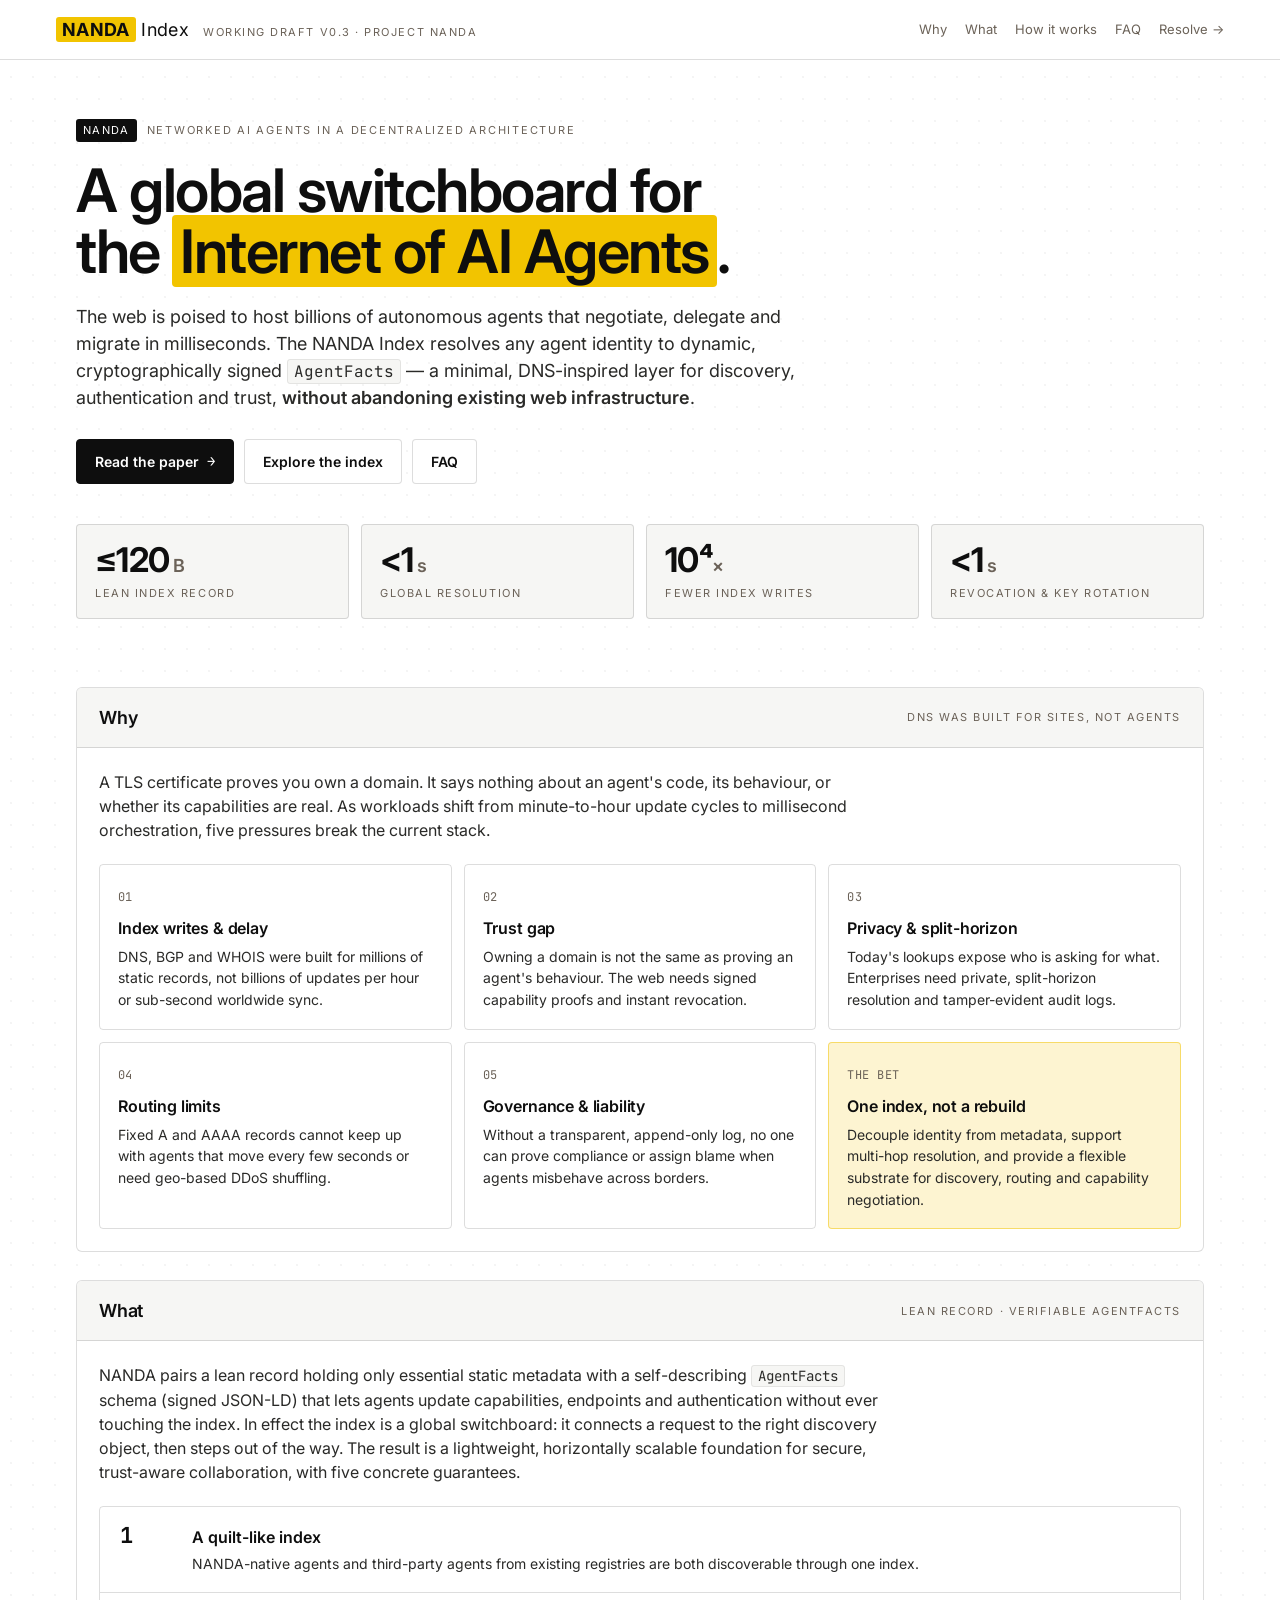
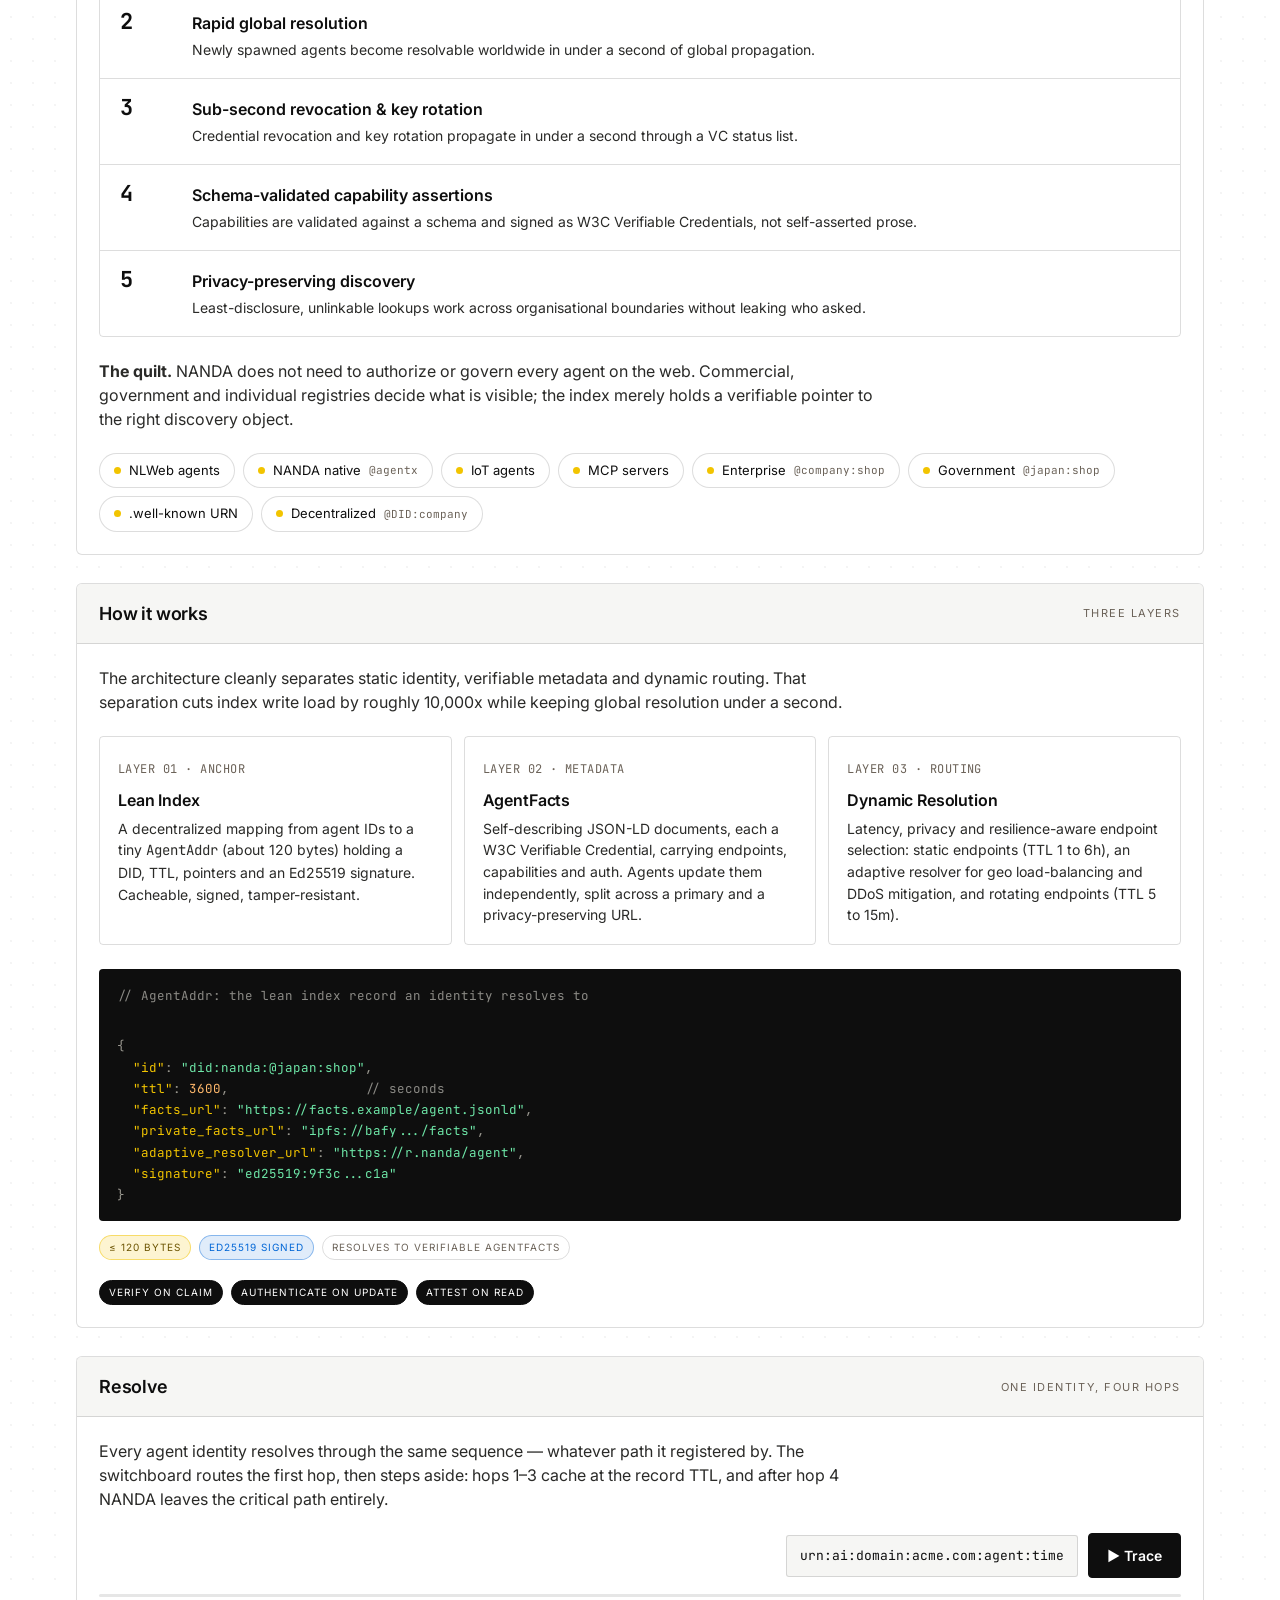
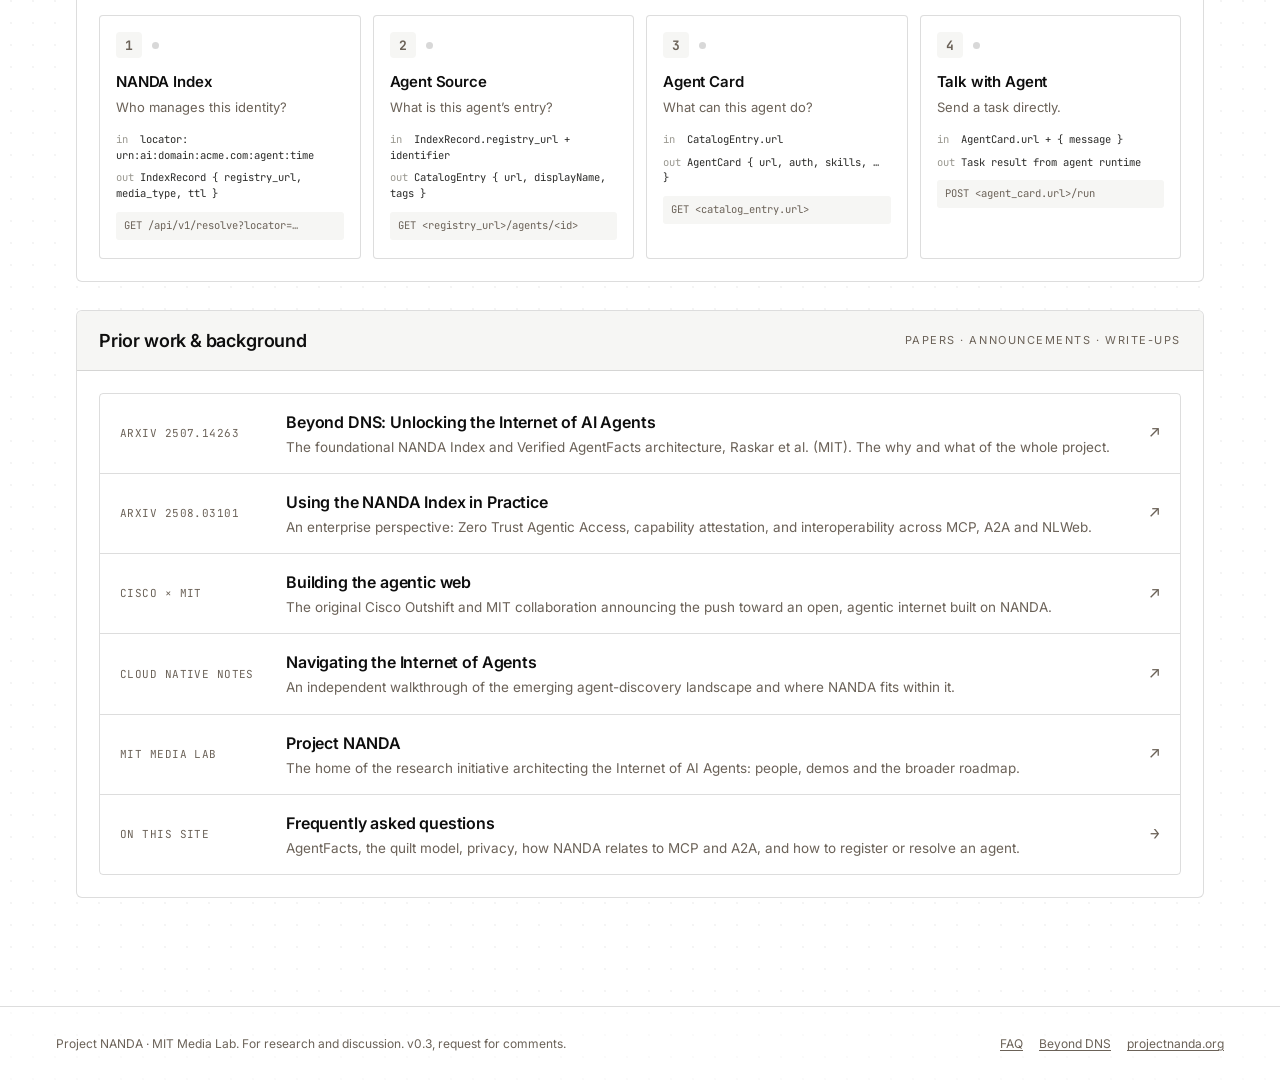
==== index.html @ 0c3b5bae "Lead with "global switchboard"; add a resolve trace section - Hero headline now reads "A global swit" ====
<!doctype html>
<html lang="en">
<head>
  <meta charset="utf-8" />
  <meta name="viewport" content="width=device-width, initial-scale=1" />
  <title>NANDA Index · The index for the Internet of AI Agents</title>
  <meta name="description" content="The NANDA Index: a lean, DNS-inspired index that resolves any agent identity to dynamic, cryptographically verifiable AgentFacts. Discovery, identity and authentication for the Internet of AI Agents." />
  <link rel="stylesheet" href="styles.css" />
</head>
<body>

  <!-- ============ TOPBAR ============ -->
  <header class="topbar">
    <div class="brand">
      <a href="index.html" class="brand-link"><strong>NANDA</strong> Index</a>
      <span class="tag">Working draft v0.3 · Project NANDA</span>
    </div>
    <nav class="navlinks">
      <a href="#why">Why</a>
      <a href="#what">What</a>
      <a href="#how">How it works</a>
      <a href="faq.html">FAQ</a>
      <a href="https://nandaindex.org" target="_blank" rel="noopener">Resolve →</a>
    </nav>
  </header>

  <main>

    <!-- ============ HERO ============ -->
    <section class="hero">
      <p class="eyebrow"><span class="mk">NANDA</span> Networked AI Agents in a Decentralized Architecture</p>
      <h1>A global switchboard for the <span class="hl">Internet of AI Agents</span>.</h1>
      <p class="lede">
        The web is poised to host billions of autonomous agents that negotiate, delegate and migrate
        in milliseconds. The NANDA Index resolves any agent identity to dynamic, cryptographically
        signed <code class="tok">AgentFacts</code> — a minimal, DNS-inspired layer for discovery,
        authentication and trust, <strong>without abandoning existing web infrastructure</strong>.
      </p>

      <div class="hero-cta">
        <a class="btn primary" href="https://arxiv.org/abs/2507.14263" target="_blank" rel="noopener">Read the paper <span class="arr">→</span></a>
        <a class="btn" href="https://nandaindex.org" target="_blank" rel="noopener">Explore the index</a>
        <a class="btn" href="faq.html">FAQ</a>
      </div>

      <div class="stats">
        <div class="stat"><div class="num">≤120<small> B</small></div><div class="lbl">lean index record</div></div>
        <div class="stat"><div class="num">&lt;1<small> s</small></div><div class="lbl">global resolution</div></div>
        <div class="stat"><div class="num">10⁴<small>×</small></div><div class="lbl">fewer index writes</div></div>
        <div class="stat"><div class="num">&lt;1<small> s</small></div><div class="lbl">revocation &amp; key rotation</div></div>
      </div>
    </section>

    <!-- ============ WHY ============ -->
    <section class="panel" id="why">
      <header class="panel-head">
        <h2>Why</h2>
        <span class="kld">DNS was built for sites, not agents</span>
      </header>
      <div class="panel-body">
        <p class="panel-intro">
          A TLS certificate proves you own a domain. It says nothing about an agent's code, its
          behaviour, or whether its capabilities are real. As workloads shift from minute-to-hour
          update cycles to millisecond orchestration, five pressures break the current stack.
        </p>
        <div class="features">
          <div class="feature">
            <span class="fnum">01</span>
            <h3>Index writes &amp; delay</h3>
            <p>DNS, BGP and WHOIS were built for millions of static records, not billions of updates per hour or sub-second worldwide sync.</p>
          </div>
          <div class="feature">
            <span class="fnum">02</span>
            <h3>Trust gap</h3>
            <p>Owning a domain is not the same as proving an agent's behaviour. The web needs signed capability proofs and instant revocation.</p>
          </div>
          <div class="feature">
            <span class="fnum">03</span>
            <h3>Privacy &amp; split-horizon</h3>
            <p>Today's lookups expose who is asking for what. Enterprises need private, split-horizon resolution and tamper-evident audit logs.</p>
          </div>
          <div class="feature">
            <span class="fnum">04</span>
            <h3>Routing limits</h3>
            <p>Fixed A and AAAA records cannot keep up with agents that move every few seconds or need geo-based DDoS shuffling.</p>
          </div>
          <div class="feature">
            <span class="fnum">05</span>
            <h3>Governance &amp; liability</h3>
            <p>Without a transparent, append-only log, no one can prove compliance or assign blame when agents misbehave across borders.</p>
          </div>
          <div class="feature accent">
            <span class="fnum">THE BET</span>
            <h3>One index, not a rebuild</h3>
            <p>Decouple identity from metadata, support multi-hop resolution, and provide a flexible substrate for discovery, routing and capability negotiation.</p>
          </div>
        </div>
      </div>
    </section>

    <!-- ============ WHAT ============ -->
    <section class="panel" id="what">
      <header class="panel-head">
        <h2>What</h2>
        <span class="kld">Lean record · verifiable AgentFacts</span>
      </header>
      <div class="panel-body">
        <p class="panel-intro">
          NANDA pairs a lean record holding only essential static metadata with a self-describing
          <code class="tok">AgentFacts</code> schema (signed JSON-LD) that lets agents update
          capabilities, endpoints and authentication without ever touching the index. In effect the
          index is a global switchboard: it connects a request to the right discovery object, then
          steps out of the way. The result is a lightweight, horizontally scalable foundation for
          secure, trust-aware collaboration, with five concrete guarantees.
        </p>

        <div class="glist">
          <div class="gitem">
            <span class="gn">1</span>
            <div class="gtxt"><h3>A quilt-like index</h3><p>NANDA-native agents and third-party agents from existing registries are both discoverable through one index.</p></div>
          </div>
          <div class="gitem">
            <span class="gn">2</span>
            <div class="gtxt"><h3>Rapid global resolution</h3><p>Newly spawned agents become resolvable worldwide in under a second of global propagation.</p></div>
          </div>
          <div class="gitem">
            <span class="gn">3</span>
            <div class="gtxt"><h3>Sub-second revocation &amp; key rotation</h3><p>Credential revocation and key rotation propagate in under a second through a VC status list.</p></div>
          </div>
          <div class="gitem">
            <span class="gn">4</span>
            <div class="gtxt"><h3>Schema-validated capability assertions</h3><p>Capabilities are validated against a schema and signed as W3C Verifiable Credentials, not self-asserted prose.</p></div>
          </div>
          <div class="gitem">
            <span class="gn">5</span>
            <div class="gtxt"><h3>Privacy-preserving discovery</h3><p>Least-disclosure, unlinkable lookups work across organisational boundaries without leaking who asked.</p></div>
          </div>
        </div>

        <p class="panel-intro" style="margin-top:22px;">
          <strong>The quilt.</strong> NANDA does not need to authorize or govern every agent on the web.
          Commercial, government and individual registries decide what is visible; the index merely
          holds a verifiable pointer to the right discovery object.
        </p>
        <div class="quilt-tags">
          <span class="qtag"><span class="dot"></span> NLWeb agents</span>
          <span class="qtag"><span class="dot"></span> NANDA native <code>@agentx</code></span>
          <span class="qtag"><span class="dot"></span> IoT agents</span>
          <span class="qtag"><span class="dot"></span> MCP servers</span>
          <span class="qtag"><span class="dot"></span> Enterprise <code>@company:shop</code></span>
          <span class="qtag"><span class="dot"></span> Government <code>@japan:shop</code></span>
          <span class="qtag"><span class="dot"></span> .well-known URN</span>
          <span class="qtag"><span class="dot"></span> Decentralized <code>@DID:company</code></span>
        </div>
      </div>
    </section>

    <!-- ============ HOW ============ -->
    <section class="panel" id="how">
      <header class="panel-head">
        <h2>How it works</h2>
        <span class="kld">Three layers</span>
      </header>
      <div class="panel-body">
        <p class="panel-intro">
          The architecture cleanly separates static identity, verifiable metadata and dynamic routing.
          That separation cuts index write load by roughly 10,000x while keeping global resolution
          under a second.
        </p>

        <div class="features" style="grid-template-columns:repeat(3,1fr);margin-bottom:24px;">
          <div class="feature">
            <span class="fnum">LAYER 01 · ANCHOR</span>
            <h3>Lean Index</h3>
            <p>A decentralized mapping from agent IDs to a tiny <code>AgentAddr</code> (about 120 bytes) holding a DID, TTL, pointers and an Ed25519 signature. Cacheable, signed, tamper-resistant.</p>
          </div>
          <div class="feature">
            <span class="fnum">LAYER 02 · METADATA</span>
            <h3>AgentFacts</h3>
            <p>Self-describing JSON-LD documents, each a W3C Verifiable Credential, carrying endpoints, capabilities and auth. Agents update them independently, split across a primary and a privacy-preserving URL.</p>
          </div>
          <div class="feature">
            <span class="fnum">LAYER 03 · ROUTING</span>
            <h3>Dynamic Resolution</h3>
            <p>Latency, privacy and resilience-aware endpoint selection: static endpoints (TTL 1 to 6h), an adaptive resolver for geo load-balancing and DDoS mitigation, and rotating endpoints (TTL 5 to 15m).</p>
          </div>
        </div>

        <pre class="codeblock"><span class="c-head">// AgentAddr: the lean index record an identity resolves to</span>
<span class="p">{</span>
  <span class="k">"id"</span><span class="p">:</span> <span class="s">"did:nanda:@japan:shop"</span><span class="p">,</span>
  <span class="k">"ttl"</span><span class="p">:</span> <span class="n">3600</span><span class="p">,</span>                 <span class="d">// seconds</span>
  <span class="k">"facts_url"</span><span class="p">:</span> <span class="s">"https://facts.example/agent.jsonld"</span><span class="p">,</span>
  <span class="k">"private_facts_url"</span><span class="p">:</span> <span class="s">"ipfs://bafy.../facts"</span><span class="p">,</span>
  <span class="k">"adaptive_resolver_url"</span><span class="p">:</span> <span class="s">"https://r.nanda/agent"</span><span class="p">,</span>
  <span class="k">"signature"</span><span class="p">:</span> <span class="s">"ed25519:9f3c...c1a"</span>
<span class="p">}</span></pre>
        <div class="code-meta">
          <span class="badge l1">≤ 120 bytes</span>
          <span class="badge l2">Ed25519 signed</span>
          <span class="badge">resolves to verifiable AgentFacts</span>
        </div>

        <div class="principle">
          <span class="badge ink">Verify on claim</span>
          <span class="badge ink">Authenticate on update</span>
          <span class="badge ink">Attest on read</span>
        </div>
      </div>
    </section>

    <!-- ============ RESOLVE ============ -->
    <section class="panel" id="resolve">
      <header class="panel-head">
        <h2>Resolve</h2>
        <span class="kld">One identity, four hops</span>
      </header>
      <div class="panel-body">
        <p class="panel-intro">
          Every agent identity resolves through the same sequence — whatever path it registered by.
          The switchboard routes the first hop, then steps aside: hops 1–3 cache at the record TTL,
          and after hop 4 NANDA leaves the critical path entirely.
        </p>
        <div class="resolve-top">
          <code class="urn-pill">urn:ai:domain:acme.com:agent:time</code>
          <button class="btn primary" id="traceBtn" type="button">▶ Trace</button>
        </div>
        <div class="trace-bar"><div class="trace-fill" id="traceFill"></div></div>
        <div class="hops">
          <div class="hop" data-hop="1">
            <div class="hop-top"><span class="hn">1</span><span class="hdot"></span></div>
            <h3>NANDA Index</h3>
            <p class="hq">Who manages this identity?</p>
            <div class="hio">
              <div><span class="lab">in&nbsp;&nbsp;</span><span class="val">locator: urn:ai:domain:acme.com:agent:time</span></div>
              <div><span class="lab">out&nbsp;</span><span class="val">IndexRecord { registry_url, media_type, ttl }</span></div>
              <div class="hapi">GET /api/v1/resolve?locator=…</div>
            </div>
          </div>
          <div class="hop" data-hop="2">
            <div class="hop-top"><span class="hn">2</span><span class="hdot"></span></div>
            <h3>Agent Source</h3>
            <p class="hq">What is this agent’s entry?</p>
            <div class="hio">
              <div><span class="lab">in&nbsp;&nbsp;</span><span class="val">IndexRecord.registry_url + identifier</span></div>
              <div><span class="lab">out&nbsp;</span><span class="val">CatalogEntry { url, displayName, tags }</span></div>
              <div class="hapi">GET &lt;registry_url&gt;/agents/&lt;id&gt;</div>
            </div>
          </div>
          <div class="hop" data-hop="3">
            <div class="hop-top"><span class="hn">3</span><span class="hdot"></span></div>
            <h3>Agent Card</h3>
            <p class="hq">What can this agent do?</p>
            <div class="hio">
              <div><span class="lab">in&nbsp;&nbsp;</span><span class="val">CatalogEntry.url</span></div>
              <div><span class="lab">out&nbsp;</span><span class="val">AgentCard { url, auth, skills, … }</span></div>
              <div class="hapi">GET &lt;catalog_entry.url&gt;</div>
            </div>
          </div>
          <div class="hop" data-hop="4">
            <div class="hop-top"><span class="hn">4</span><span class="hdot"></span></div>
            <h3>Talk with Agent</h3>
            <p class="hq">Send a task directly.</p>
            <div class="hio">
              <div><span class="lab">in&nbsp;&nbsp;</span><span class="val">AgentCard.url + { message }</span></div>
              <div><span class="lab">out&nbsp;</span><span class="val">Task result from agent runtime</span></div>
              <div class="hapi">POST &lt;agent_card.url&gt;/run</div>
            </div>
          </div>
        </div>
      </div>
    </section>

    <!-- ============ PRIOR WORK ============ -->
    <section class="panel" id="reading">
      <header class="panel-head">
        <h2>Prior work &amp; background</h2>
        <span class="kld">Papers · announcements · write-ups</span>
      </header>
      <div class="panel-body">
        <div class="linkrows">
          <a class="linkrow" href="https://arxiv.org/abs/2507.14263" target="_blank" rel="noopener">
            <span class="lr-kind">arXiv 2507.14263</span>
            <span class="lr-main"><h3>Beyond DNS: Unlocking the Internet of AI Agents</h3><p>The foundational NANDA Index and Verified AgentFacts architecture, Raskar et al. (MIT). The why and what of the whole project.</p></span>
            <span class="lr-arrow">↗</span>
          </a>
          <a class="linkrow" href="https://arxiv.org/abs/2508.03101" target="_blank" rel="noopener">
            <span class="lr-kind">arXiv 2508.03101</span>
            <span class="lr-main"><h3>Using the NANDA Index in Practice</h3><p>An enterprise perspective: Zero Trust Agentic Access, capability attestation, and interoperability across MCP, A2A and NLWeb.</p></span>
            <span class="lr-arrow">↗</span>
          </a>
          <a class="linkrow" href="https://outshift.cisco.com/blog/ai-ml/outshift-mit-agentic-web" target="_blank" rel="noopener">
            <span class="lr-kind">Cisco × MIT</span>
            <span class="lr-main"><h3>Building the agentic web</h3><p>The original Cisco Outshift and MIT collaboration announcing the push toward an open, agentic internet built on NANDA.</p></span>
            <span class="lr-arrow">↗</span>
          </a>
          <a class="linkrow" href="https://www.cloudnativenotes.com/post/navigating-internet-of-agents/" target="_blank" rel="noopener">
            <span class="lr-kind">Cloud Native Notes</span>
            <span class="lr-main"><h3>Navigating the Internet of Agents</h3><p>An independent walkthrough of the emerging agent-discovery landscape and where NANDA fits within it.</p></span>
            <span class="lr-arrow">↗</span>
          </a>
          <a class="linkrow" href="https://projectnanda.org" target="_blank" rel="noopener">
            <span class="lr-kind">MIT Media Lab</span>
            <span class="lr-main"><h3>Project NANDA</h3><p>The home of the research initiative architecting the Internet of AI Agents: people, demos and the broader roadmap.</p></span>
            <span class="lr-arrow">↗</span>
          </a>
          <a class="linkrow" href="faq.html">
            <span class="lr-kind">On this site</span>
            <span class="lr-main"><h3>Frequently asked questions</h3><p>AgentFacts, the quilt model, privacy, how NANDA relates to MCP and A2A, and how to register or resolve an agent.</p></span>
            <span class="lr-arrow">→</span>
          </a>
        </div>
      </div>
    </section>

  </main>

  <!-- ============ FOOTER ============ -->
  <footer class="bottom">
    <span>Project NANDA · MIT Media Lab. For research and discussion. v0.3, request for comments.</span>
    <span class="fl">
      <a href="faq.html">FAQ</a>
      <a href="https://arxiv.org/abs/2507.14263" target="_blank" rel="noopener">Beyond DNS</a>
      <a href="https://projectnanda.org" target="_blank" rel="noopener">projectnanda.org</a>
    </span>
  </footer>

  <!-- four-hop resolve trace: progressive enhancement; the section is fully
       legible with JS disabled, this only adds the step-through animation. -->
  <script>
    (function () {
      var reduced = window.matchMedia && window.matchMedia('(prefers-reduced-motion: reduce)').matches;
      var hops = Array.prototype.slice.call(document.querySelectorAll('.hop'));
      var fill = document.getElementById('traceFill');
      var btn = document.getElementById('traceBtn');
      if (!hops.length) return;
      var timers = [];
      function paint(active) {
        if (fill) fill.style.width = (active / hops.length * 100) + '%';
        hops.forEach(function (el) {
          var n = +el.getAttribute('data-hop');
          el.classList.toggle('lit', n <= active);
          el.classList.toggle('active', n === active);
        });
      }
      function play() {
        timers.forEach(clearTimeout); timers = [];
        paint(0);
        if (reduced) { paint(hops.length); return; }
        for (var i = 1; i <= hops.length; i++) {
          (function (step) { timers.push(setTimeout(function () { paint(step); }, step * 780)); })(i);
        }
      }
      if (btn) btn.addEventListener('click', play);
      if (reduced) { paint(hops.length); return; }
      // auto-play once when the section scrolls into view
      if ('IntersectionObserver' in window) {
        var io = new IntersectionObserver(function (entries) {
          entries.forEach(function (e) { if (e.isIntersecting) { play(); io.disconnect(); } });
        }, { threshold: 0.35 });
        io.observe(document.getElementById('resolve'));
      } else { play(); }
    })();
  </script>
</body>
</html>
---- styles.css ----
/* NANDA Index, styled to match the NANDA Hack site in the World-Mirror zips
   (registry.css / landmark.css design system: Neue Haas Grotesk + JetBrains Mono,
   white/paper, ink #0E0E0E, brand yellow #F2C400, dotted-grid background). */

@import url('https://fonts.cdnfonts.com/css/neue-haas-grotesk-display-pro');
@import url('https://fonts.googleapis.com/css2?family=JetBrains+Mono:wght@400;500;700&family=Inter:wght@400;500;600;700;800&display=swap');

:root {
  --bg: #FFFFFF;
  --bg-2: #F6F6F4;
  --ink: #0E0E0E;
  --muted: #6b6258;
  --rule: rgba(14, 14, 14, .14);
  --rule-soft: rgba(14, 14, 14, .08);
  --brand-yellow: #F2C400;
  --brand-yellow-soft: rgba(242, 196, 0, .18);
  --hcl-blue: #0066D6;
  --mit-red: #A31F34;
  --ok: #15803d;
  --warn: #b45309;
  --bad: #b91c1c;
  --sans: 'Neue Haas Grotesk Display Pro', 'Inter', 'Helvetica Neue', Helvetica, Arial, sans-serif;
  --mono: 'JetBrains Mono', ui-monospace, SFMono-Regular, Menlo, monospace;
  --pad-x: clamp(20px, 5vw, 56px);
  --maxw: 1240px;
}

*, *::before, *::after { box-sizing: border-box; }
html, body { margin: 0; padding: 0; }
html { scroll-behavior: smooth; }

body {
  background: var(--bg);
  color: var(--ink);
  font-family: var(--sans);
  -webkit-font-smoothing: antialiased;
  line-height: 1.5;
  min-height: 100vh;
  display: flex;
  flex-direction: column;
  background-image: radial-gradient(rgba(14, 14, 14, .045) 1px, transparent 1px);
  background-size: 22px 22px;
}

a { color: inherit; }
code, pre { font-family: var(--mono); }
::selection { background: var(--brand-yellow); color: var(--ink); }

/* ---------- topbar ---------- */
.topbar {
  display: flex;
  align-items: center;
  justify-content: space-between;
  padding: 16px var(--pad-x);
  border-bottom: 1px solid var(--rule);
  background: rgba(255, 255, 255, .85);
  backdrop-filter: blur(6px);
  position: sticky;
  top: 0;
  z-index: 5;
  flex-wrap: wrap;
  gap: 12px;
}
.brand { display: flex; align-items: baseline; gap: 14px; flex-wrap: wrap; }
.brand-link { text-decoration: none; font-size: 18px; letter-spacing: .02em; }
.brand-link strong { background: var(--brand-yellow); padding: 2px 6px; border-radius: 3px; }
.brand .tag { font-size: 11px; letter-spacing: .14em; text-transform: uppercase; color: var(--muted); }
.navlinks { display: flex; gap: 18px; font-size: 13px; align-items: center; flex-wrap: wrap; }
.navlinks a { text-decoration: none; color: var(--muted); }
.navlinks a:hover { color: var(--ink); }
.navlinks a.active { color: var(--ink); }

main { flex: 1; padding: 0 var(--pad-x) 80px; max-width: var(--maxw); margin: 0 auto; width: 100%; }

/* ---------- hero ---------- */
.hero { padding: 56px 0 40px; }
.eyebrow {
  font-size: 11px;
  letter-spacing: .16em;
  text-transform: uppercase;
  color: var(--muted);
  margin: 0 0 18px;
  display: inline-flex;
  align-items: center;
  gap: 10px;
}
.eyebrow .mk { background: var(--ink); color: #fff; padding: 3px 7px; border-radius: 3px; letter-spacing: .12em; }
.hero h1 {
  font-size: clamp(34px, 5vw, 60px);
  line-height: 1.03;
  letter-spacing: -0.025em;
  margin: 0 0 20px;
  max-width: 18ch;
  font-weight: 600;
}
.hero h1 .hl { background: var(--brand-yellow); padding: 0 8px; border-radius: 4px; box-decoration-break: clone; -webkit-box-decoration-break: clone; }
.hero .lede { font-size: 18px; max-width: 68ch; color: #2a2a28; }
.hero .lede strong { font-weight: 600; }
code.tok { background: var(--bg-2); padding: 1px 6px; border-radius: 3px; font-size: .88em; border: 1px solid var(--rule-soft); }

.hero-cta { display: flex; flex-wrap: wrap; gap: 10px; margin-top: 28px; }

/* buttons */
.btn {
  font: inherit;
  font-size: 14px;
  font-weight: 600;
  text-decoration: none;
  padding: 11px 18px;
  border-radius: 4px;
  border: 1px solid var(--rule);
  background: #fff;
  color: var(--ink);
  cursor: pointer;
  display: inline-flex;
  align-items: center;
  gap: 8px;
  transition: background .15s, border-color .15s, transform .12s;
}
.btn:hover { background: var(--bg-2); }
.btn.primary { background: var(--ink); color: #fff; border-color: var(--ink); }
.btn.primary:hover { background: #1f1f1f; }
.btn.yellow { background: var(--brand-yellow); border-color: var(--brand-yellow); color: var(--ink); }
.btn.yellow:hover { background: #ffd21a; }
.btn .arr { font-family: var(--mono); }

/* stats */
.stats {
  display: grid;
  grid-template-columns: repeat(auto-fit, minmax(160px, 1fr));
  gap: 12px;
  margin-top: 40px;
}
.stat { background: var(--bg-2); border: 1px solid var(--rule); padding: 18px 18px 16px; border-radius: 4px; }
.stat .num { font-size: 34px; font-weight: 700; line-height: 1; letter-spacing: -0.02em; }
.stat .num small { font-size: 18px; font-weight: 600; color: var(--muted); }
.stat .lbl { font-size: 11px; letter-spacing: .14em; text-transform: uppercase; color: var(--muted); margin-top: 8px; }

/* ---------- section / panel ---------- */
.panel {
  border: 1px solid var(--rule);
  border-radius: 6px;
  background: #fff;
  margin: 28px 0;
  overflow: hidden;
}
.panel-head {
  display: flex;
  align-items: center;
  justify-content: space-between;
  padding: 16px 22px;
  border-bottom: 1px solid var(--rule);
  background: var(--bg-2);
  flex-wrap: wrap;
  gap: 12px;
}
.panel-head h2 { margin: 0; font-size: 18px; letter-spacing: -.01em; font-weight: 600; }
.panel-head .kld { font-size: 11px; letter-spacing: .14em; text-transform: uppercase; color: var(--muted); }
.panel-body { padding: 22px; }
.panel-intro { font-size: 16px; color: #2a2a28; max-width: 78ch; margin: 0 0 22px; }
.panel-intro:last-child { margin-bottom: 0; }

/* feature grid (why / what) */
.features { display: grid; grid-template-columns: repeat(3, 1fr); gap: 12px; }
.feature {
  border: 1px solid var(--rule);
  border-radius: 4px;
  padding: 18px;
  transition: border-color .15s, background .15s;
}
.feature:hover { border-color: var(--ink); }
.feature .fnum {
  font-family: var(--mono);
  font-size: 12px;
  color: var(--muted);
  letter-spacing: .04em;
  display: inline-block;
  margin-bottom: 10px;
}
.feature h3 { margin: 0 0 6px; font-size: 16px; font-weight: 600; letter-spacing: -.01em; }
.feature p { margin: 0; font-size: 14px; color: #2a2a28; line-height: 1.55; }
.feature.accent { background: var(--brand-yellow-soft); border-color: rgba(242, 196, 0, .5); }
.feature.dark { background: var(--ink); border-color: var(--ink); }
.feature.dark h3 { color: #fff; }
.feature.dark p { color: #c9c8c4; }
.feature.dark .fnum { color: var(--brand-yellow); }

/* numbered guarantees list */
.glist { display: grid; gap: 0; border: 1px solid var(--rule); border-radius: 4px; overflow: hidden; }
.gitem { display: grid; grid-template-columns: 56px 1fr; gap: 16px; padding: 18px 20px; border-bottom: 1px solid var(--rule); align-items: start; }
.gitem:last-child { border-bottom: 0; }
.gitem:hover { background: var(--bg-2); }
.gitem .gn { font-family: var(--mono); font-size: 22px; font-weight: 700; color: var(--ink); line-height: 1; }
.gitem .gtxt h3 { margin: 0 0 4px; font-size: 16px; font-weight: 600; }
.gitem .gtxt p { margin: 0; font-size: 14px; color: #2a2a28; }

/* quilt tags */
.quilt-tags { display: flex; flex-wrap: wrap; gap: 8px; margin-top: 18px; }
.qtag {
  border: 1px solid var(--rule);
  border-radius: 999px;
  padding: 7px 14px;
  font-size: 13px;
  display: inline-flex;
  align-items: center;
  gap: 8px;
  background: #fff;
}
.qtag code { font-family: var(--mono); font-size: 11px; color: var(--muted); }
.qtag .dot { width: 7px; height: 7px; border-radius: 50%; background: var(--brand-yellow); }

/* howto / layers */
.howto { line-height: 1.7; padding-left: 1.3em; margin: 0; }
.howto > li { margin-bottom: 14px; }
.howto strong { font-weight: 600; }
.howto code { background: var(--bg-2); padding: 1px 6px; border-radius: 3px; font-size: 13px; }
.howto ul { margin: 6px 0 0; padding-left: 1.1em; }
.howto ul li { font-size: 14px; color: #2a2a28; margin-bottom: 3px; }

/* code block (matches registry run-log) */
.codeblock {
  background: #0e0e0e;
  color: #e7e6e3;
  font-family: var(--mono);
  font-size: 12.5px;
  line-height: 1.7;
  padding: 16px 18px;
  border-radius: 4px;
  overflow-x: auto;
  margin: 0;
}
.codeblock .c-head { color: #8b8a85; margin-bottom: 8px; display: block; }
.codeblock .k { color: #f2c400; }
.codeblock .s { color: #6ee7a8; }
.codeblock .n { color: #ffb86b; }
.codeblock .d { color: #8b8a85; }
.codeblock .p { color: #9a9890; }
.code-meta { display: flex; gap: 8px; flex-wrap: wrap; margin-top: 14px; }

.principle { display: flex; flex-wrap: wrap; gap: 8px; margin-top: 20px; }

/* badges (registry style) */
.badge {
  font-size: 10px;
  letter-spacing: .1em;
  text-transform: uppercase;
  padding: 4px 9px;
  border-radius: 999px;
  border: 1px solid var(--rule);
  color: var(--muted);
  white-space: nowrap;
  display: inline-flex;
  align-items: center;
  gap: 6px;
}
.badge.l1 { background: var(--brand-yellow-soft); border-color: rgba(242, 196, 0, .5); color: #6b5300; }
.badge.l2 { background: rgba(0, 102, 214, .12); border-color: rgba(0, 102, 214, .4); color: var(--hcl-blue); }
.badge.alive { background: #e7f5ec; border-color: rgba(21, 128, 61, .3); color: var(--ok); }
.badge.ink { background: var(--ink); border-color: var(--ink); color: #fff; }

/* link rows (prior work) */
.linkrows { display: grid; gap: 0; border: 1px solid var(--rule); border-radius: 4px; overflow: hidden; }
.linkrow {
  display: grid;
  grid-template-columns: 150px 1fr auto;
  gap: 16px;
  align-items: center;
  padding: 16px 20px;
  border-bottom: 1px solid var(--rule);
  text-decoration: none;
  transition: background .15s;
}
.linkrow:last-child { border-bottom: 0; }
.linkrow:hover { background: var(--bg-2); }
.linkrow .lr-kind { font-family: var(--mono); font-size: 11px; letter-spacing: .04em; color: var(--muted); text-transform: uppercase; }
.linkrow .lr-main h3 { margin: 0 0 3px; font-size: 16px; font-weight: 600; letter-spacing: -.01em; }
.linkrow .lr-main p { margin: 0; font-size: 13.5px; color: var(--muted); }
.linkrow .lr-arrow { font-family: var(--mono); font-size: 16px; color: var(--muted); }
.linkrow:hover .lr-arrow { color: var(--ink); }
@media (max-width: 720px) {
  .linkrow { grid-template-columns: 1fr auto; }
  .linkrow .lr-kind { grid-column: 1 / -1; }
}

/* ---------- FAQ ---------- */
.faq-hero { padding: 52px 0 8px; }
.faq-hero h1 { font-size: clamp(30px, 4.4vw, 48px); line-height: 1.05; letter-spacing: -0.025em; margin: 0 0 16px; max-width: 20ch; font-weight: 600; }
.faq-hero .lede { font-size: 17px; color: #2a2a28; max-width: 70ch; }
.faq-hero .lede a { color: var(--ink); text-decoration: underline; text-underline-offset: 2px; text-decoration-color: var(--brand-yellow); text-decoration-thickness: 2px; }

.faq-group { margin: 26px 0; }
.faq-group .gh { font-size: 11px; letter-spacing: .16em; text-transform: uppercase; color: var(--muted); margin: 0 0 12px; }

details.faq {
  border: 1px solid var(--rule);
  border-radius: 4px;
  background: #fff;
  margin-bottom: 10px;
  overflow: hidden;
}
details.faq + details.faq { margin-top: -10px; }
details.faq[open] { border-color: var(--ink); }
details.faq summary {
  list-style: none;
  cursor: pointer;
  padding: 16px 20px;
  display: flex;
  align-items: center;
  justify-content: space-between;
  gap: 16px;
  font-size: 16px;
  font-weight: 600;
  letter-spacing: -.01em;
}
details.faq summary::-webkit-details-marker { display: none; }
details.faq summary .sign { font-family: var(--mono); font-size: 18px; color: var(--muted); flex: none; transition: transform .15s; }
details.faq[open] summary .sign { transform: rotate(45deg); color: var(--ink); }
details.faq .faq-body { padding: 0 20px 18px; color: #2a2a28; font-size: 14.5px; line-height: 1.65; max-width: 80ch; }
details.faq .faq-body p { margin: 0 0 10px; }
details.faq .faq-body p:last-child { margin-bottom: 0; }
details.faq .faq-body strong { font-weight: 600; color: var(--ink); }
details.faq .faq-body code { background: var(--bg-2); padding: 1px 6px; border-radius: 3px; font-family: var(--mono); font-size: 12.5px; }
details.faq .faq-body a { color: var(--ink); text-decoration: underline; text-underline-offset: 2px; text-decoration-color: var(--brand-yellow); text-decoration-thickness: 2px; }

/* ---------- footer ---------- */
.bottom {
  padding: 28px var(--pad-x);
  border-top: 1px solid var(--rule);
  display: flex;
  justify-content: space-between;
  flex-wrap: wrap;
  gap: 12px;
  font-size: 12px;
  color: var(--muted);
  background: rgba(255, 255, 255, .6);
}
.bottom a { color: inherit; text-decoration: underline; text-underline-offset: 2px; }
.bottom .fl { display: flex; gap: 16px; flex-wrap: wrap; }

/* ---------- responsive ---------- */
@media (max-width: 860px) {
  .features { grid-template-columns: 1fr 1fr; }
}
@media (max-width: 600px) {
  .features { grid-template-columns: 1fr; }
  .gitem { grid-template-columns: 40px 1fr; gap: 12px; }
  .navlinks { display: none; }
}
@media (prefers-reduced-motion: reduce) {
  html { scroll-behavior: auto; }
  * { transition: none !important; }
}

/* ---------- resolve: four-hop trace ---------- */
.resolve-top { display: flex; align-items: center; justify-content: flex-end; gap: 10px; flex-wrap: wrap; margin-bottom: 16px; }
.urn-pill { font-family: var(--mono); font-size: 13px; background: var(--bg-2); border: 1px solid var(--rule); padding: 10px 13px; border-radius: 3px; }
.trace-bar { height: 3px; background: rgba(14, 14, 14, .1); border-radius: 2px; overflow: hidden; margin-bottom: 18px; }
.trace-fill { height: 100%; width: 0; background: var(--brand-yellow); transition: width .55s cubic-bezier(.4, 0, .2, 1); }

.hops { display: grid; grid-template-columns: repeat(4, 1fr); gap: 12px; }
.hop { border: 1px solid var(--rule); border-radius: 4px; padding: 16px 16px 18px; background: #fff; transition: border-color .35s, background .35s; }
.hop-top { display: flex; align-items: center; gap: 10px; margin-bottom: 13px; }
.hop .hn { flex: none; width: 26px; height: 26px; border-radius: 4px; background: var(--bg-2); color: var(--muted); display: flex; align-items: center; justify-content: center; font-family: var(--mono); font-size: 13px; font-weight: 700; transition: background .3s, color .3s; }
.hop .hdot { width: 7px; height: 7px; border-radius: 50%; background: rgba(14, 14, 14, .16); transition: background .3s; }
.hop h3 { font-size: 15px; font-weight: 600; letter-spacing: -.01em; margin: 0 0 4px; }
.hop .hq { font-size: 13px; color: var(--muted); margin: 0 0 15px; line-height: 1.45; }
.hop .hio { font-family: var(--mono); font-size: 10.5px; line-height: 1.5; display: flex; flex-direction: column; gap: 7px; }
.hop .hio .lab { color: #9a9890; }
.hop .hio .val { color: #2a2a28; }
.hop .hapi { margin-top: 3px; padding: 6px 8px; border-radius: 3px; background: var(--bg-2); color: #6b6258; }
/* lit / active states added by the trace script (page is fully legible without JS) */
.hop.lit { border-color: rgba(242, 196, 0, .55); }
.hop.lit .hn { background: var(--brand-yellow); color: var(--ink); }
.hop.lit .hdot { background: var(--brand-yellow); }
.hop.lit .hapi { background: var(--brand-yellow-soft); color: var(--ink); }
.hop.active { background: var(--brand-yellow-soft); border-color: var(--brand-yellow); }
.hop.active .hdot { background: var(--ok); animation: pulseDot 1.2s infinite; }
@keyframes pulseDot { 0%, 100% { opacity: 1; transform: scale(1); } 50% { opacity: .4; transform: scale(.82); } }

@media (max-width: 860px) { .hops { grid-template-columns: 1fr 1fr; } }
@media (max-width: 520px) { .hops { grid-template-columns: 1fr; } .resolve-top { justify-content: stretch; } }
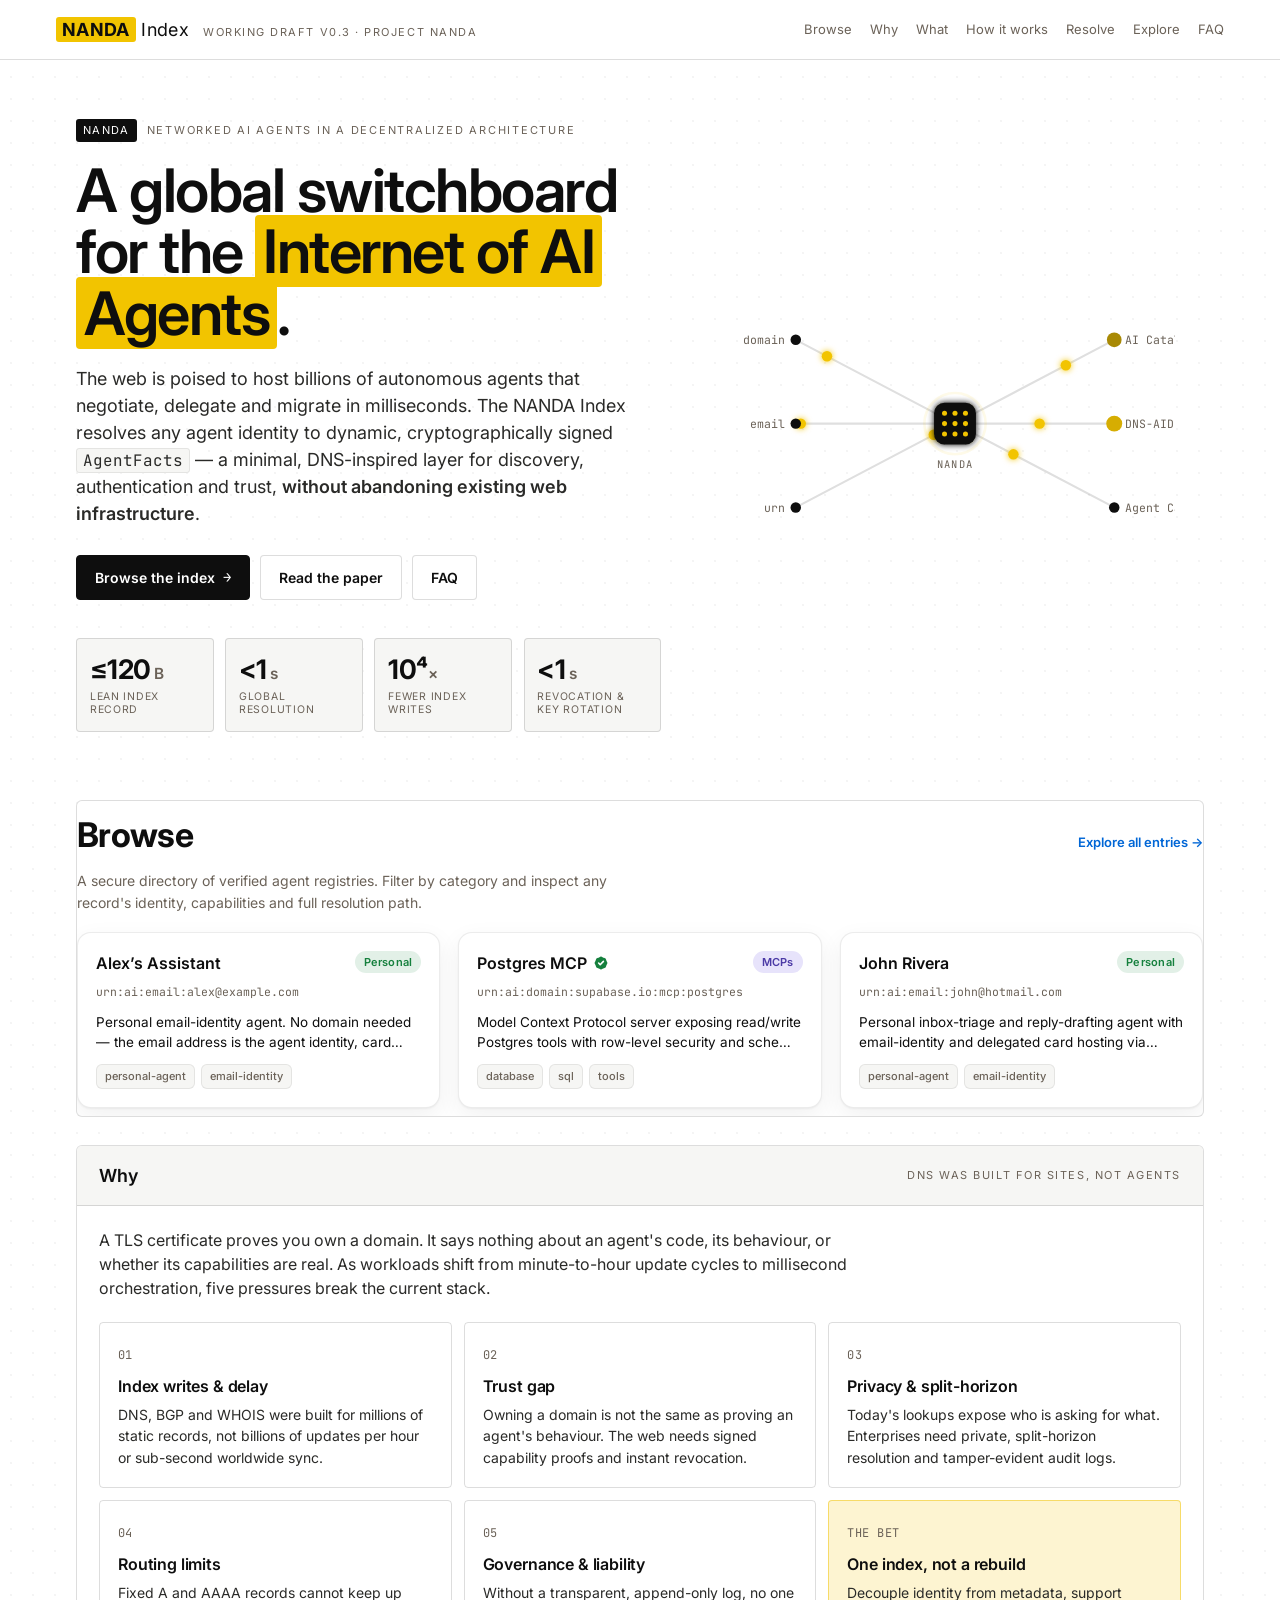
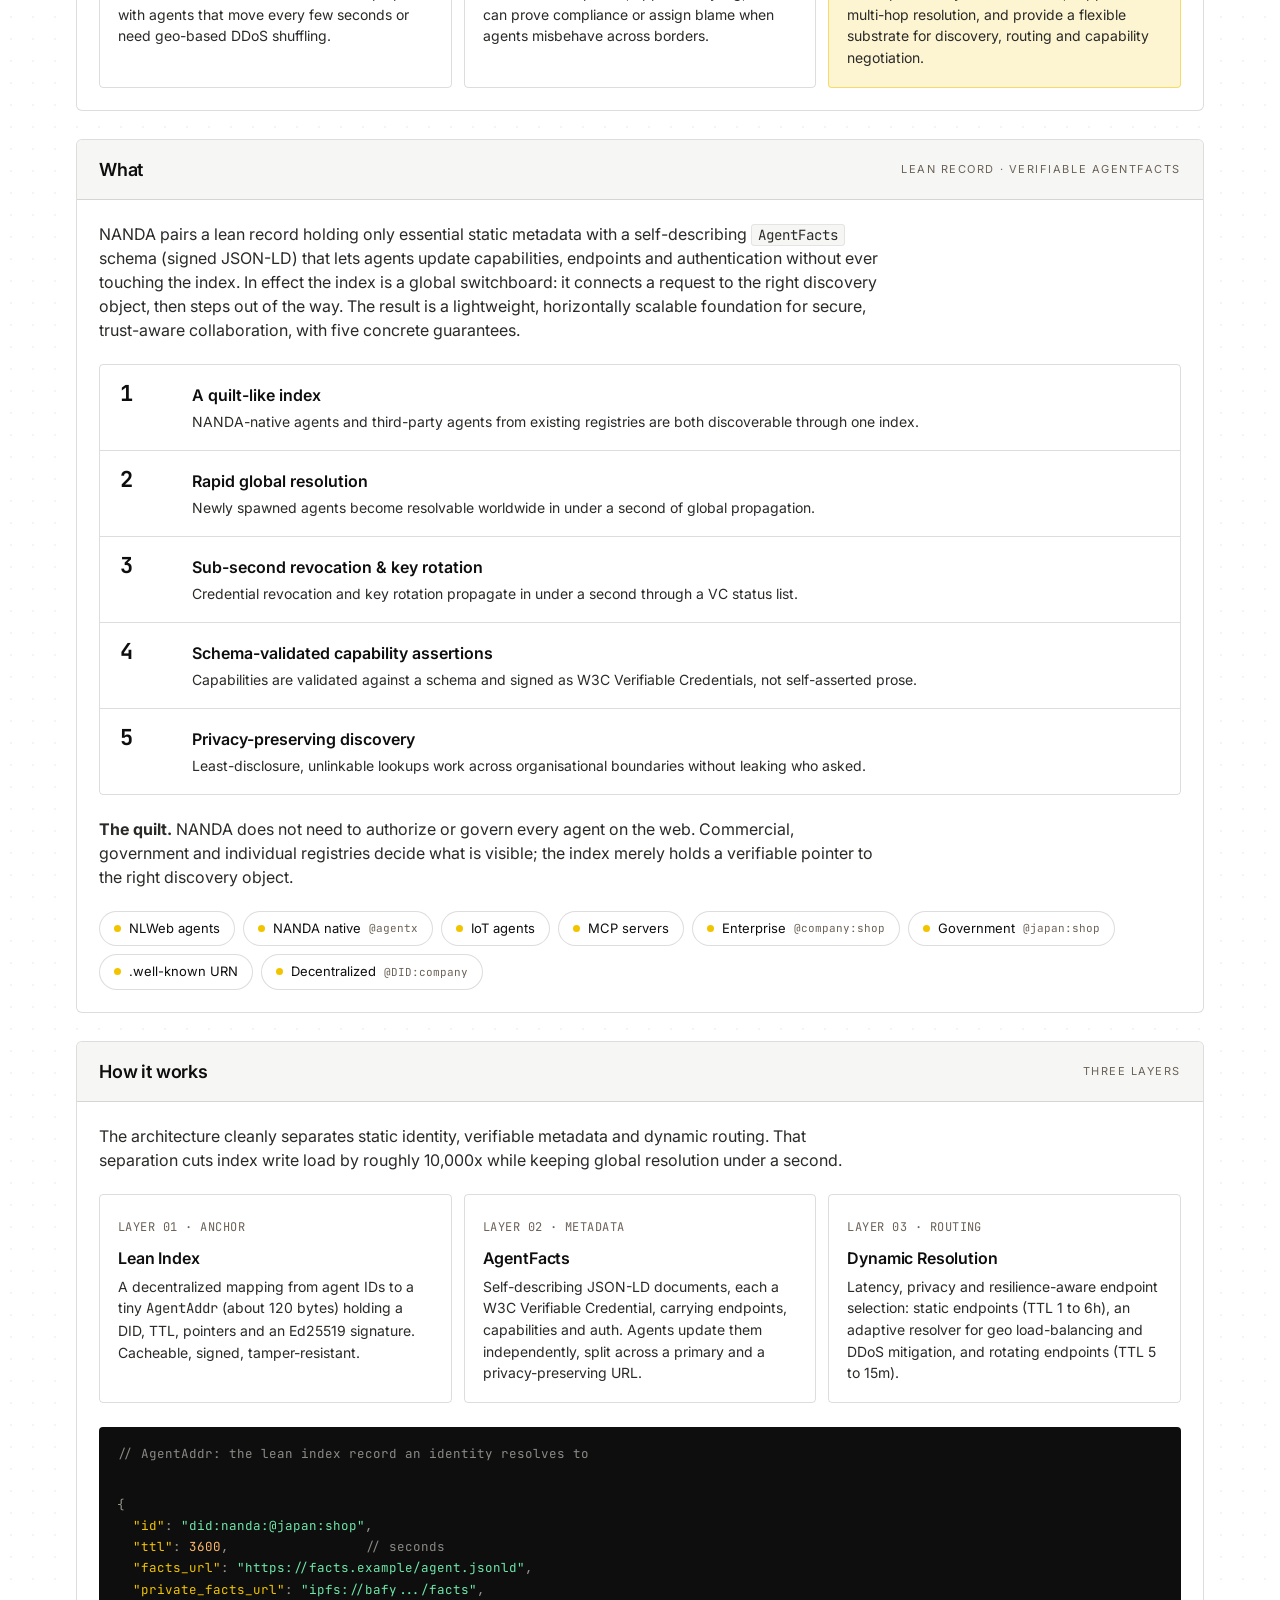
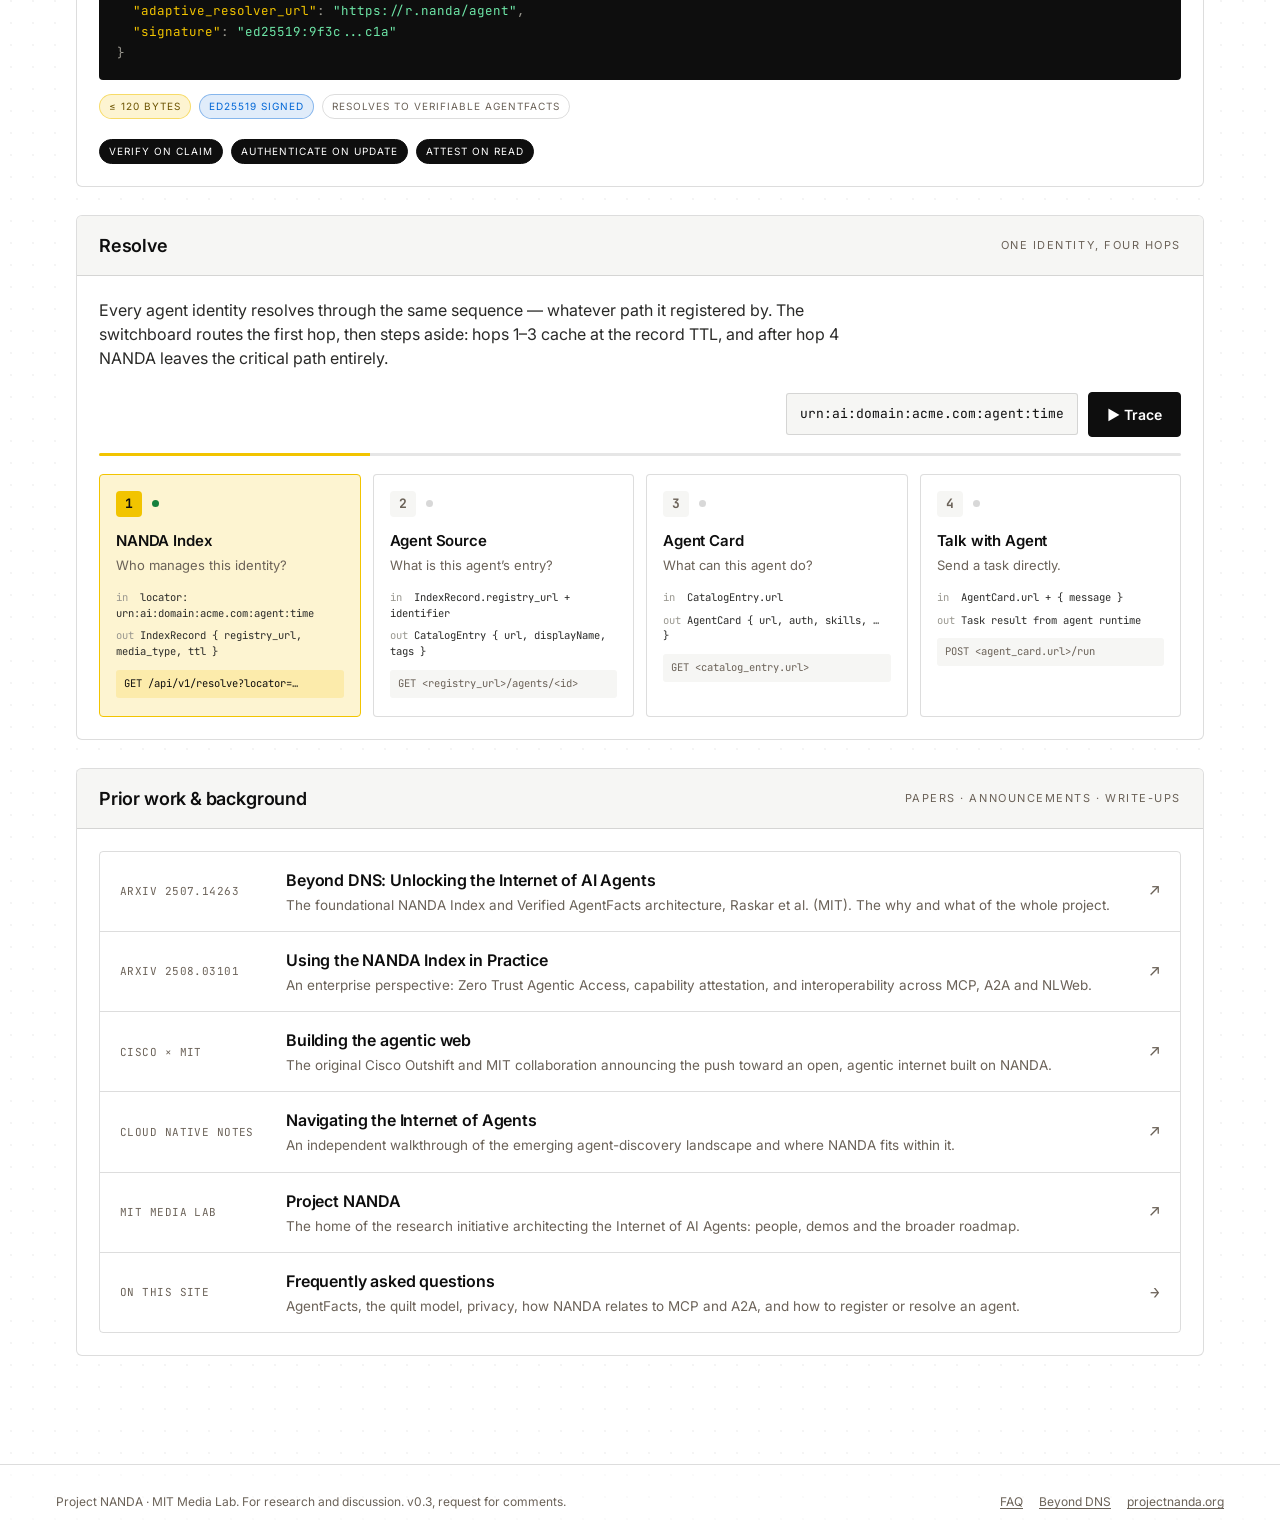
==== commit 7eca0698: "Lead the landing page with a Browse entry point into the catalog Adds a Browse section (preview stri" ====
--- a/index.html
+++ b/index.html
@@ -5,7 +5,7 @@
   <meta name="viewport" content="width=device-width, initial-scale=1" />
   <title>NANDA Index · The index for the Internet of AI Agents</title>
   <meta name="description" content="The NANDA Index: a lean, DNS-inspired index that resolves any agent identity to dynamic, cryptographically verifiable AgentFacts. Discovery, identity and authentication for the Internet of AI Agents." />
-  <link rel="stylesheet" href="styles.css" />
+  <link rel="stylesheet" href="styles.css?v=6" />
 </head>
 <body>
 
@@ -16,39 +16,129 @@
       <span class="tag">Working draft v0.3 · Project NANDA</span>
     </div>
     <nav class="navlinks">
+      <a href="#browse">Browse</a>
       <a href="#why">Why</a>
       <a href="#what">What</a>
       <a href="#how">How it works</a>
+      <a href="#resolve">Resolve</a>
+      <a href="explore.html">Explore</a>
       <a href="faq.html">FAQ</a>
-      <a href="https://nandaindex.org" target="_blank" rel="noopener">Resolve →</a>
     </nav>
   </header>
 
   <main>
 
     <!-- ============ HERO ============ -->
-    <section class="hero">
-      <p class="eyebrow"><span class="mk">NANDA</span> Networked AI Agents in a Decentralized Architecture</p>
-      <h1>A global switchboard for the <span class="hl">Internet of AI Agents</span>.</h1>
-      <p class="lede">
-        The web is poised to host billions of autonomous agents that negotiate, delegate and migrate
-        in milliseconds. The NANDA Index resolves any agent identity to dynamic, cryptographically
-        signed <code class="tok">AgentFacts</code> — a minimal, DNS-inspired layer for discovery,
-        authentication and trust, <strong>without abandoning existing web infrastructure</strong>.
+    <section class="hero hero-2col">
+      <div class="hero-left">
+        <p class="eyebrow"><span class="mk">NANDA</span> Networked AI Agents in a Decentralized Architecture</p>
+        <h1>A global switchboard for the <span class="hl">Internet of AI Agents</span>.</h1>
+        <p class="lede">
+          The web is poised to host billions of autonomous agents that negotiate, delegate and migrate
+          in milliseconds. The NANDA Index resolves any agent identity to dynamic, cryptographically
+          signed <code class="tok">AgentFacts</code> — a minimal, DNS-inspired layer for discovery,
+          authentication and trust, <strong>without abandoning existing web infrastructure</strong>.
+        </p>
+
+        <div class="hero-cta">
+          <a class="btn primary" href="explore.html">Browse the index <span class="arr">→</span></a>
+          <a class="btn" href="https://arxiv.org/abs/2507.14263" target="_blank" rel="noopener">Read the paper</a>
+          <a class="btn" href="faq.html">FAQ</a>
+        </div>
+
+        <div class="stats">
+          <div class="stat"><div class="num">≤120<small> B</small></div><div class="lbl">lean index record</div></div>
+          <div class="stat"><div class="num">&lt;1<small> s</small></div><div class="lbl">global resolution</div></div>
+          <div class="stat"><div class="num">10⁴<small>×</small></div><div class="lbl">fewer index writes</div></div>
+          <div class="stat"><div class="num">&lt;1<small> s</small></div><div class="lbl">revocation &amp; key rotation</div></div>
+        </div>
+      </div>
+
+      <!-- switchboard routing: identities patched through the index to the right discovery object.
+           Pulses use SVG animateMotion (glowing yellow balls) so they animate boldly and run
+           regardless of the OS reduced-motion setting. -->
+      <div class="hero-viz">
+        <svg class="switchboard" xmlns:xlink="http://www.w3.org/1999/xlink" viewBox="0 0 420 320" role="img"
+             aria-label="The NANDA Index patches domain, email and URN identities through to AI Catalog, DNS-AID and Agent Card discovery objects.">
+          <defs>
+            <filter id="swGlow" x="-80%" y="-80%" width="260%" height="260%">
+              <feGaussianBlur stdDeviation="3" result="b"/>
+              <feMerge><feMergeNode in="b"/><feMergeNode in="SourceGraphic"/></feMerge>
+            </filter>
+          </defs>
+
+          <!-- wiring (referenced by the travelling pulses) -->
+          <path id="w1" class="sw-line" d="M58 80 L210 160"/>
+          <path id="w2" class="sw-line" d="M58 160 L210 160"/>
+          <path id="w3" class="sw-line" d="M58 240 L210 160"/>
+          <path id="w4" class="sw-line" d="M210 160 L362 80"/>
+          <path id="w5" class="sw-line" d="M210 160 L362 160"/>
+          <path id="w6" class="sw-line" d="M210 160 L362 240"/>
+
+          <!-- pulsing hub halo -->
+          <circle cx="210" cy="160" r="16" fill="none" stroke="#F2C400" stroke-width="2.5">
+            <animate attributeName="r" values="14;32" dur="2.4s" repeatCount="indefinite"/>
+            <animate attributeName="opacity" values="0.6;0" dur="2.4s" repeatCount="indefinite"/>
+          </circle>
+
+          <!-- travelling pulses: glowing NANDA-yellow balls -->
+          <circle class="sw-ball" r="5" filter="url(#swGlow)"><animateMotion dur="1.7s" begin="0s"    repeatCount="indefinite"><mpath href="#w1" xlink:href="#w1"/></animateMotion></circle>
+          <circle class="sw-ball" r="5" filter="url(#swGlow)"><animateMotion dur="1.7s" begin="0.28s" repeatCount="indefinite"><mpath href="#w2" xlink:href="#w2"/></animateMotion></circle>
+          <circle class="sw-ball" r="5" filter="url(#swGlow)"><animateMotion dur="1.7s" begin="0.56s" repeatCount="indefinite"><mpath href="#w3" xlink:href="#w3"/></animateMotion></circle>
+          <circle class="sw-ball" r="5" filter="url(#swGlow)"><animateMotion dur="1.7s" begin="0.85s" repeatCount="indefinite"><mpath href="#w4" xlink:href="#w4"/></animateMotion></circle>
+          <circle class="sw-ball" r="5" filter="url(#swGlow)"><animateMotion dur="1.7s" begin="1.13s" repeatCount="indefinite"><mpath href="#w5" xlink:href="#w5"/></animateMotion></circle>
+          <circle class="sw-ball" r="5" filter="url(#swGlow)"><animateMotion dur="1.7s" begin="1.41s" repeatCount="indefinite"><mpath href="#w6" xlink:href="#w6"/></animateMotion></circle>
+
+          <!-- glowing index hub (3x3 mark) -->
+          <g class="sw-hub" filter="url(#swGlow)">
+            <rect x="190" y="140" width="40" height="40" rx="10"/>
+            <circle class="cd" cx="200" cy="150" r="2.4"/><circle class="cd" cx="210" cy="150" r="2.4"/><circle class="cd" cx="220" cy="150" r="2.4"/>
+            <circle class="cd" cx="200" cy="160" r="2.4"/><circle class="cd" cx="210" cy="160" r="2.4"/><circle class="cd" cx="220" cy="160" r="2.4"/>
+            <circle class="cd" cx="200" cy="170" r="2.4"/><circle class="cd" cx="210" cy="170" r="2.4"/><circle class="cd" cx="220" cy="170" r="2.4"/>
+          </g>
+
+          <!-- source nodes (identities) -->
+          <circle class="sw-src" cx="58" cy="80" r="5"/>
+          <circle class="sw-src" cx="58" cy="160" r="5"/>
+          <circle class="sw-src" cx="58" cy="240" r="5"/>
+
+          <!-- destination nodes (discovery objects), flash yellow as a call arrives -->
+          <circle class="sw-dst" cx="362" cy="80" r="5">
+            <animate attributeName="fill" values="#0E0E0E;#0E0E0E;#F2C400;#0E0E0E" keyTimes="0;0.4;0.55;1" dur="1.7s" begin="0.85s" repeatCount="indefinite"/>
+            <animate attributeName="r" values="5;5;8;5" keyTimes="0;0.4;0.55;1" dur="1.7s" begin="0.85s" repeatCount="indefinite"/>
+          </circle>
+          <circle class="sw-dst" cx="362" cy="160" r="5">
+            <animate attributeName="fill" values="#0E0E0E;#0E0E0E;#F2C400;#0E0E0E" keyTimes="0;0.4;0.55;1" dur="1.7s" begin="1.13s" repeatCount="indefinite"/>
+            <animate attributeName="r" values="5;5;8;5" keyTimes="0;0.4;0.55;1" dur="1.7s" begin="1.13s" repeatCount="indefinite"/>
+          </circle>
+          <circle class="sw-dst" cx="362" cy="240" r="5">
+            <animate attributeName="fill" values="#0E0E0E;#0E0E0E;#F2C400;#0E0E0E" keyTimes="0;0.4;0.55;1" dur="1.7s" begin="1.41s" repeatCount="indefinite"/>
+            <animate attributeName="r" values="5;5;8;5" keyTimes="0;0.4;0.55;1" dur="1.7s" begin="1.41s" repeatCount="indefinite"/>
+          </circle>
+
+          <!-- labels -->
+          <text class="sw-label" x="48" y="84" text-anchor="end">domain</text>
+          <text class="sw-label" x="48" y="164" text-anchor="end">email</text>
+          <text class="sw-label" x="48" y="244" text-anchor="end">urn</text>
+          <text class="sw-label" x="372" y="84">AI Catalog</text>
+          <text class="sw-label" x="372" y="164">DNS-AID</text>
+          <text class="sw-label" x="372" y="244">Agent Card</text>
+          <text class="sw-hub-cap" x="210" y="202" text-anchor="middle">NANDA</text>
+        </svg>
+      </div>
+    </section>
+
+    <!-- ============ BROWSE ============ -->
+    <section class="panel browse-sec" id="browse">
+      <div class="browse-head">
+        <h2>Browse</h2>
+        <a class="browse-all" href="explore.html">Explore all entries →</a>
+      </div>
+      <p class="browse-intro">
+        A secure directory of verified agent registries. Filter by category and inspect any
+        record's identity, capabilities and full resolution path.
       </p>
-
-      <div class="hero-cta">
-        <a class="btn primary" href="https://arxiv.org/abs/2507.14263" target="_blank" rel="noopener">Read the paper <span class="arr">→</span></a>
-        <a class="btn" href="https://nandaindex.org" target="_blank" rel="noopener">Explore the index</a>
-        <a class="btn" href="faq.html">FAQ</a>
-      </div>
-
-      <div class="stats">
-        <div class="stat"><div class="num">≤120<small> B</small></div><div class="lbl">lean index record</div></div>
-        <div class="stat"><div class="num">&lt;1<small> s</small></div><div class="lbl">global resolution</div></div>
-        <div class="stat"><div class="num">10⁴<small>×</small></div><div class="lbl">fewer index writes</div></div>
-        <div class="stat"><div class="num">&lt;1<small> s</small></div><div class="lbl">revocation &amp; key rotation</div></div>
-      </div>
+      <div class="card-grid" id="browsePreview"></div>
     </section>
 
     <!-- ============ WHY ============ -->
@@ -329,7 +419,8 @@
        legible with JS disabled, this only adds the step-through animation. -->
   <script>
     (function () {
-      var reduced = window.matchMedia && window.matchMedia('(prefers-reduced-motion: reduce)').matches;
+      // The trace is a core showcase, so it always plays (not gated on reduced-motion).
+      var reduced = false;
       var hops = Array.prototype.slice.call(document.querySelectorAll('.hop'));
       var fill = document.getElementById('traceFill');
       var btn = document.getElementById('traceBtn');
@@ -362,5 +453,11 @@
       } else { play(); }
     })();
   </script>
+
+  <!-- catalog engine: powers the Browse preview strip above (init no-ops without a #grid) -->
+  <script src="explore.js"></script>
+  <script>
+    if (window.Explore) window.Explore.renderPreview('#browsePreview', 3);
+  </script>
 </body>
 </html>
--- a/styles.css
+++ b/styles.css
@@ -127,14 +127,17 @@
 /* stats */
 .stats {
   display: grid;
-  grid-template-columns: repeat(auto-fit, minmax(160px, 1fr));
-  gap: 12px;
-  margin-top: 40px;
-}
-.stat { background: var(--bg-2); border: 1px solid var(--rule); padding: 18px 18px 16px; border-radius: 4px; }
-.stat .num { font-size: 34px; font-weight: 700; line-height: 1; letter-spacing: -0.02em; }
-.stat .num small { font-size: 18px; font-weight: 600; color: var(--muted); }
-.stat .lbl { font-size: 11px; letter-spacing: .14em; text-transform: uppercase; color: var(--muted); margin-top: 8px; }
+  grid-template-columns: repeat(4, 1fr);   /* always one row of four */
+  gap: clamp(6px, 0.9vw, 12px);
+  margin-top: clamp(22px, 3vw, 40px);
+}
+.stat { background: var(--bg-2); border: 1px solid var(--rule); padding: clamp(10px, 1.3vw, 18px) clamp(9px, 1vw, 16px) clamp(9px, 1.1vw, 16px); border-radius: 4px; }
+.stat .num { font-size: clamp(19px, 2.1vw, 32px); font-weight: 700; line-height: 1; letter-spacing: -0.02em; white-space: nowrap; }
+.stat .num small { font-size: clamp(11px, 1.2vw, 17px); font-weight: 600; color: var(--muted); }
+.stat .lbl { font-size: clamp(9px, 0.82vw, 11px); letter-spacing: .07em; text-transform: uppercase; color: var(--muted); margin-top: 7px; line-height: 1.3; }
+
+/* phones: too tight for four across — fall back to a 2x2 grid */
+@media (max-width: 520px) { .stats { grid-template-columns: 1fr 1fr; } }
 
 /* ---------- section / panel ---------- */
 .panel {
@@ -143,6 +146,7 @@
   background: #fff;
   margin: 28px 0;
   overflow: hidden;
+  scroll-margin-top: 76px;   /* clear the sticky topbar on in-page anchor jumps */
 }
 .panel-head {
   display: flex;
@@ -379,3 +383,197 @@
 
 @media (max-width: 860px) { .hops { grid-template-columns: 1fr 1fr; } }
 @media (max-width: 520px) { .hops { grid-template-columns: 1fr; } .resolve-top { justify-content: stretch; } }
+
+/* ---------- hero: two-column with switchboard animation ---------- */
+.hero-2col { display: grid; grid-template-columns: 1.08fr 0.92fr; gap: 44px; align-items: center; }
+.hero-2col .hero-left { min-width: 0; }
+.hero-2col .hero h1, .hero-2col h1 { max-width: 20ch; }
+.hero-viz { min-width: 0; display: flex; justify-content: center; }
+.switchboard { width: 100%; max-width: 440px; height: auto; }
+
+.sw-line { fill: none; stroke: rgba(14, 14, 14, .13); stroke-width: 2; }
+.sw-ball { fill: var(--brand-yellow); }
+.sw-hub rect { fill: var(--ink); }
+.sw-hub .cd { fill: var(--brand-yellow); }
+.sw-src { fill: var(--ink); }
+.sw-dst { fill: var(--ink); }
+.sw-label { font-family: var(--mono); font-size: 11px; fill: var(--muted); }
+.sw-hub-cap { font-family: var(--mono); font-size: 10px; letter-spacing: .12em; fill: var(--muted); }
+
+@media (max-width: 900px) {
+  .hero-2col { grid-template-columns: 1fr; gap: 28px; }
+  .hero-viz { order: 2; }
+  .switchboard { max-width: 420px; }
+}
+
+/* ============================================================
+   EXPLORE CATALOG  (explore.html)
+   Reuses the root tokens only; soft tints below are rgba of
+   existing token hexes. Card/panel design ported from the
+   approved design mocks, recolored: brand-yellow = highlight +
+   resolution-trace lit state, hcl-blue = functional accent,
+   ok = verified, warn = pending.
+   ============================================================ */
+:root {
+  --blue-soft: rgba(0, 102, 214, .08);
+  --ok-soft: rgba(21, 128, 61, .12);
+  --warn-soft: rgba(180, 83, 9, .12);
+  --shadow-card: 0 1px 2px rgba(14, 14, 14, .05), 0 8px 24px rgba(14, 14, 14, .06);
+  --shadow-card-hover: 0 2px 4px rgba(14, 14, 14, .06), 0 16px 40px rgba(14, 14, 14, .10);
+}
+
+/* ---------- header + control bar ---------- */
+main.explore { max-width: var(--maxw); margin: 0 auto; width: 100%; padding: 0 var(--pad-x) 80px; }
+.explore-head { padding: 40px 0 22px; }
+.explore-head h1 { font-size: clamp(28px, 4vw, 40px); letter-spacing: -.02em; margin: 6px 0 12px; }
+.explore-head .lede { font-size: 15px; color: var(--muted); max-width: 60ch; line-height: 1.55; }
+
+.explore-bar { display: flex; align-items: center; justify-content: space-between; gap: 16px; flex-wrap: wrap; margin-bottom: 24px; }
+.explore-search { position: relative; display: flex; align-items: center; gap: 9px; flex: 1; min-width: 240px; max-width: 460px; border: 1px solid var(--rule); border-radius: 10px; padding: 9px 13px; background: #fff; }
+.explore-search:focus-within { border-color: var(--hcl-blue); box-shadow: 0 0 0 3px var(--blue-soft); }
+.explore-search svg { width: 16px; height: 16px; color: var(--muted); flex: none; }
+.explore-search input { border: 0; outline: 0; width: 100%; font: inherit; font-size: 14px; color: var(--ink); background: transparent; }
+.explore-sort { display: flex; align-items: center; gap: 8px; font-size: 13px; color: var(--muted); }
+.explore-sort select { font: inherit; font-size: 13px; color: var(--ink); border: 1px solid var(--rule); border-radius: 8px; padding: 8px 10px; background: #fff; cursor: pointer; }
+.explore-sort select:focus-visible { outline: 2px solid var(--hcl-blue); outline-offset: 1px; }
+
+/* ---------- layout: left menu + results ---------- */
+.explore-body { display: flex; align-items: flex-start; gap: 28px; }
+.cat-menu { flex: none; width: 180px; position: sticky; top: 88px; display: flex; flex-direction: column; gap: 2px; }
+.cat-item { display: flex; align-items: center; gap: 8px; text-align: left; font: inherit; font-size: 14px; color: var(--muted); background: none; border: 0; border-left: 3px solid transparent; padding: 8px 12px; border-radius: 0 6px 6px 0; cursor: pointer; transition: color .15s, background .15s; }
+.cat-item:hover { color: var(--ink); background: var(--bg-2); }
+.cat-item.on { color: var(--ink); font-weight: 600; border-left-color: var(--hcl-blue); background: var(--blue-soft); }
+.cat-results { flex: 1; min-width: 0; }
+
+/* ---------- card grid ---------- */
+.card-grid { display: grid; grid-template-columns: repeat(3, 1fr); gap: 18px; }
+.card { background: #fff; border: 1px solid var(--rule-soft); border-radius: 14px; box-shadow: var(--shadow-card); padding: 18px; display: flex; flex-direction: column; gap: 12px; transition: box-shadow .18s ease, border-color .18s ease, transform .18s ease; cursor: pointer; text-align: left; }
+.card:hover { box-shadow: var(--shadow-card-hover); border-color: var(--rule); transform: translateY(-2px); }
+.card:focus-visible { outline: 2px solid var(--hcl-blue); outline-offset: 2px; }
+.card-head { display: flex; align-items: flex-start; justify-content: space-between; gap: 10px; }
+.card .title-line { display: flex; align-items: center; gap: 6px; min-width: 0; }
+.card .title-line h3 { font-size: 16px; font-weight: 600; margin: 0; white-space: nowrap; overflow: hidden; text-overflow: ellipsis; }
+.verified-mark { flex: none; width: 16px; height: 16px; color: var(--ok); }
+.card .identifier { font-family: var(--mono); font-size: 11.5px; color: var(--muted); white-space: nowrap; overflow: hidden; text-overflow: ellipsis; margin-top: -4px; }
+.card .desc { font-size: 13.5px; line-height: 1.5; color: var(--ink); margin: 0; display: -webkit-box; -webkit-line-clamp: 2; -webkit-box-orient: vertical; overflow: hidden; }
+.chips { display: flex; flex-wrap: wrap; gap: 6px; }
+.chip { font-size: 11px; font-weight: 500; padding: 3px 8px; border-radius: 6px; background: var(--bg-2); color: var(--muted); border: 1px solid var(--rule-soft); }
+.meta { display: flex; align-items: center; gap: 8px; flex-wrap: wrap; font-size: 11.5px; color: var(--muted); }
+.meta .dot { color: var(--rule); }
+.vbadge { display: inline-flex; align-items: center; gap: 4px; font-weight: 600; font-size: 11px; padding: 3px 8px; border-radius: 6px; }
+.vbadge.ok { background: var(--ok-soft); color: var(--ok); }
+.vbadge.pending { background: var(--warn-soft); color: var(--warn); }
+.proto { font-family: var(--mono); font-size: 10.5px; font-weight: 600; text-transform: uppercase; letter-spacing: .04em; color: var(--ink); background: var(--brand-yellow-soft); padding: 2px 7px; border-radius: 5px; }
+.divider { height: 1px; background: var(--rule-soft); margin: 2px 0; }
+.actions { display: flex; align-items: center; justify-content: space-between; gap: 8px; }
+.actions .view { display: inline-flex; align-items: center; gap: 5px; font-size: 12.5px; font-weight: 600; color: var(--hcl-blue); text-decoration: none; background: none; border: 0; cursor: pointer; padding: 0; }
+.actions .view:hover { text-decoration: underline; }
+.iconbtn-row { display: flex; gap: 4px; }
+.iconbtn { display: inline-flex; align-items: center; justify-content: center; width: 30px; height: 30px; border: 1px solid var(--rule-soft); border-radius: 8px; background: #fff; color: var(--muted); cursor: pointer; transition: .15s; }
+.iconbtn:hover { border-color: var(--hcl-blue); color: var(--hcl-blue); background: var(--blue-soft); }
+.iconbtn.copied { border-color: var(--ok); color: var(--ok); background: var(--ok-soft); }
+.iconbtn svg { width: 15px; height: 15px; }
+
+/* ---------- category pill tints (top-right of card) ---------- */
+.cat-pill { flex: none; font-size: 11px; font-weight: 600; letter-spacing: .02em; padding: 3px 9px; border-radius: 999px; white-space: nowrap; }
+.cat-pill[data-cat="enterprise"] { background: var(--blue-soft); color: var(--hcl-blue); }
+.cat-pill[data-cat="dns"] { background: var(--bg-2); color: var(--ink); }
+.cat-pill[data-cat="smb"] { background: var(--warn-soft); color: var(--warn); }
+.cat-pill[data-cat="personal"] { background: var(--ok-soft); color: var(--ok); }
+.cat-pill[data-cat="mcp"] { background: #e7e3fb; color: #4b3aa6; }
+.cat-pill[data-cat="skill"] { background: #fde7ef; color: #b4185a; }
+
+/* ---------- pagination ---------- */
+.pager { display: flex; align-items: center; justify-content: center; gap: 6px; margin-top: 28px; }
+.pager button { min-width: 34px; height: 34px; padding: 0 10px; font: inherit; font-size: 13px; border: 1px solid var(--rule); border-radius: 8px; background: #fff; color: var(--ink); cursor: pointer; transition: .15s; }
+.pager button:hover:not(:disabled) { border-color: var(--hcl-blue); color: var(--hcl-blue); }
+.pager button[disabled] { opacity: .4; cursor: not-allowed; }
+.pager button.on { background: var(--hcl-blue); border-color: var(--hcl-blue); color: #fff; }
+.pager .ell { color: var(--muted); padding: 0 2px; }
+.cat-empty { color: var(--muted); font-size: 14px; padding: 40px 0; text-align: center; }
+
+/* ---------- responsive ---------- */
+@media (max-width: 980px) { .card-grid { grid-template-columns: repeat(2, 1fr); } }
+@media (max-width: 680px) {
+  .explore-body { flex-direction: column; }
+  .cat-menu { position: static; width: 100%; flex-direction: row; gap: 6px; overflow-x: auto; padding-bottom: 4px; }
+  .cat-item { flex: none; border-left: 0; border: 1px solid var(--rule); border-radius: 999px; padding: 6px 12px; }
+  .cat-item.on { border-color: var(--hcl-blue); }
+  .card-grid { grid-template-columns: 1fr; }
+}
+
+/* ============================================================
+   EXPLORE — slide-out detail panel + animated resolution trace
+   ============================================================ */
+@keyframes panelIn { from { transform: translateX(100%); } to { transform: translateX(0); } }
+@keyframes scrimIn { from { opacity: 0; } to { opacity: 1; } }
+@keyframes pulseDot { 0%, 100% { opacity: 1; transform: scale(1); } 50% { opacity: .4; transform: scale(.82); } }
+
+.panel-scrim { position: fixed; inset: 0; z-index: 60; background: rgba(14, 14, 14, .34); animation: scrimIn .2s ease; }
+.slide-panel { position: fixed; top: 0; right: 0; bottom: 0; z-index: 61; width: min(520px, 96vw); background: #fff; box-shadow: -24px 0 60px rgba(0, 0, 0, .18); border-left: 1px solid var(--rule); overflow-y: auto; animation: panelIn .3s cubic-bezier(.2, .8, .2, 1); }
+
+.sp-head { position: sticky; top: 0; z-index: 2; display: flex; align-items: flex-start; justify-content: space-between; gap: 14px; padding: 18px 24px; border-bottom: 1px solid var(--rule-soft); background: rgba(255, 255, 255, .92); backdrop-filter: blur(6px); }
+.sp-head .sp-kicker { font-family: var(--mono); font-size: 11px; letter-spacing: .12em; text-transform: uppercase; color: var(--muted); }
+.sp-title { display: flex; align-items: center; gap: 8px; flex-wrap: wrap; }
+.sp-title h2 { font-size: 20px; font-weight: 600; letter-spacing: -.01em; margin: 0; }
+.sp-idn { font-family: var(--mono); font-size: 12px; color: var(--muted); margin-top: 6px; word-break: break-all; }
+.sp-close { flex: none; width: 34px; height: 34px; border: 1px solid var(--rule-soft); border-radius: 9px; background: #fff; color: var(--muted); cursor: pointer; display: flex; align-items: center; justify-content: center; }
+.sp-close:hover { border-color: var(--rule); color: var(--ink); }
+.sp-close svg { width: 16px; height: 16px; }
+
+.sp-body { padding: 22px 24px; display: flex; flex-direction: column; gap: 22px; }
+.sp-domain { font-size: 13px; color: var(--muted); margin: 0 0 10px; }
+.sp-desc { margin: 0; font-size: 14px; line-height: 1.55; color: var(--ink); }
+.sp-label { font-size: 11px; font-weight: 700; letter-spacing: .12em; text-transform: uppercase; color: var(--muted); margin: 0 0 10px; }
+.sp-vrow { display: flex; align-items: center; gap: 8px; flex-wrap: wrap; }
+.sp-agents { display: flex; flex-direction: column; gap: 7px; }
+.sp-agent { display: flex; align-items: center; justify-content: space-between; gap: 10px; padding: 10px 14px; background: #fff; border: 1px solid var(--rule); border-radius: 8px; }
+.sp-agent .an { font-family: var(--mono); font-size: 13px; }
+.sp-agent .al { font-size: 10px; font-weight: 700; letter-spacing: .06em; text-transform: uppercase; color: var(--ok); }
+.sp-caps { display: flex; flex-wrap: wrap; gap: 7px; }
+.sp-cap { font-family: var(--mono); font-size: 11.5px; color: var(--muted); background: #fff; border: 1px solid var(--rule); padding: 5px 10px; border-radius: 999px; }
+dl.sp-meta { margin: 0; display: grid; grid-template-columns: auto 1fr; gap: 9px 16px; font-size: 13px; }
+dl.sp-meta dt { color: var(--muted); font-weight: 600; }
+dl.sp-meta dd { margin: 0; word-break: break-word; }
+dl.sp-meta .mono { font-family: var(--mono); font-size: 12px; }
+dl.sp-meta a { color: var(--hcl-blue); text-decoration: none; }
+dl.sp-meta a:hover { text-decoration: underline; }
+
+.sp-exports { display: flex; gap: 8px; flex-wrap: wrap; }
+.ebtn { display: inline-flex; align-items: center; gap: 7px; font: inherit; font-size: 13px; font-weight: 600; padding: 8px 14px; border-radius: 9px; border: 1px solid var(--rule); background: #fff; color: var(--ink); cursor: pointer; transition: .15s; }
+.ebtn:hover { border-color: var(--hcl-blue); color: var(--hcl-blue); background: var(--blue-soft); }
+.ebtn.primary { background: var(--ink); color: #fff; border-color: var(--ink); }
+.ebtn.primary:hover { background: #000; color: #fff; }
+.ebtn svg { width: 15px; height: 15px; }
+.sp-cta { display: block; text-align: center; }
+
+.sp-json .codeblock { font-family: var(--mono); font-size: 11.5px; line-height: 1.55; color: var(--ink); background: var(--bg-2); border: 1px solid var(--rule-soft); border-radius: 10px; padding: 14px; overflow-x: auto; white-space: pre; margin: 0; }
+.sp-json-head { display: flex; align-items: center; justify-content: space-between; margin-bottom: 8px; }
+.sp-copy { font: inherit; font-size: 11.5px; font-weight: 600; color: var(--hcl-blue); background: none; border: 0; cursor: pointer; padding: 0; }
+
+/* ---------- vertical resolution-path trace (lit = brand yellow, done = green check) ---------- */
+.sp-trace-head { display: flex; align-items: center; justify-content: space-between; margin-bottom: 14px; }
+.sp-trace-head .btn { padding: 6px 12px; font-size: 12px; }
+.pt-row { display: flex; gap: 13px; align-items: flex-start; }
+.pt-rail { display: flex; flex-direction: column; align-items: center; align-self: stretch; }
+.pt-n { flex: none; width: 24px; height: 24px; border-radius: 50%; display: flex; align-items: center; justify-content: center; font-family: var(--mono); font-size: 11.5px; font-weight: 700; background: #fff; border: 1.5px solid rgba(14, 14, 14, .18); color: #9a9890; transition: all .35s; }
+.pt-line { width: 2px; flex: 1; min-height: 26px; margin: 3px 0; border-radius: 2px; background: rgba(14, 14, 14, .12); transition: background .35s; }
+.pt-body { padding-bottom: 16px; min-width: 0; }
+.pt-title { font-size: 13.5px; font-weight: 600; letter-spacing: -.01em; color: #9a9890; transition: color .35s; }
+.pt-q { font-family: var(--mono); font-size: 10.5px; margin-top: 2px; word-break: break-all; color: #b8b6ae; }
+.pt-api { font-family: var(--mono); font-size: 10px; margin-top: 5px; padding: 4px 7px; border-radius: 3px; display: inline-block; background: var(--bg-2); color: #b8b6ae; transition: all .35s; }
+.pt-row.lit .pt-n { background: var(--brand-yellow); color: var(--ink); border-color: var(--brand-yellow); }
+.pt-row.lit .pt-title { color: var(--ink); }
+.pt-row.lit .pt-q { color: var(--muted); }
+.pt-row.lit .pt-api { background: var(--brand-yellow-soft); color: var(--ink); }
+.pt-row.done .pt-n { background: var(--ok); color: #fff; border-color: var(--ok); }
+.pt-row.done .pt-line { background: var(--brand-yellow); }
+
+/* ---------- landing Browse preview strip ---------- */
+.browse-sec { padding: 8px 0 8px; }
+.browse-head { display: flex; align-items: baseline; justify-content: space-between; gap: 16px; flex-wrap: wrap; margin-bottom: 18px; }
+.browse-head h2 { font-size: clamp(24px, 3.4vw, 34px); letter-spacing: -.02em; margin: 0; }
+.browse-head .browse-all { font-size: 13px; font-weight: 600; color: var(--hcl-blue); text-decoration: none; white-space: nowrap; }
+.browse-head .browse-all:hover { text-decoration: underline; }
+.browse-sec .browse-intro { font-size: 14px; color: var(--muted); max-width: 60ch; margin: -8px 0 18px; line-height: 1.55; }
+.card-preview { text-decoration: none; color: inherit; }
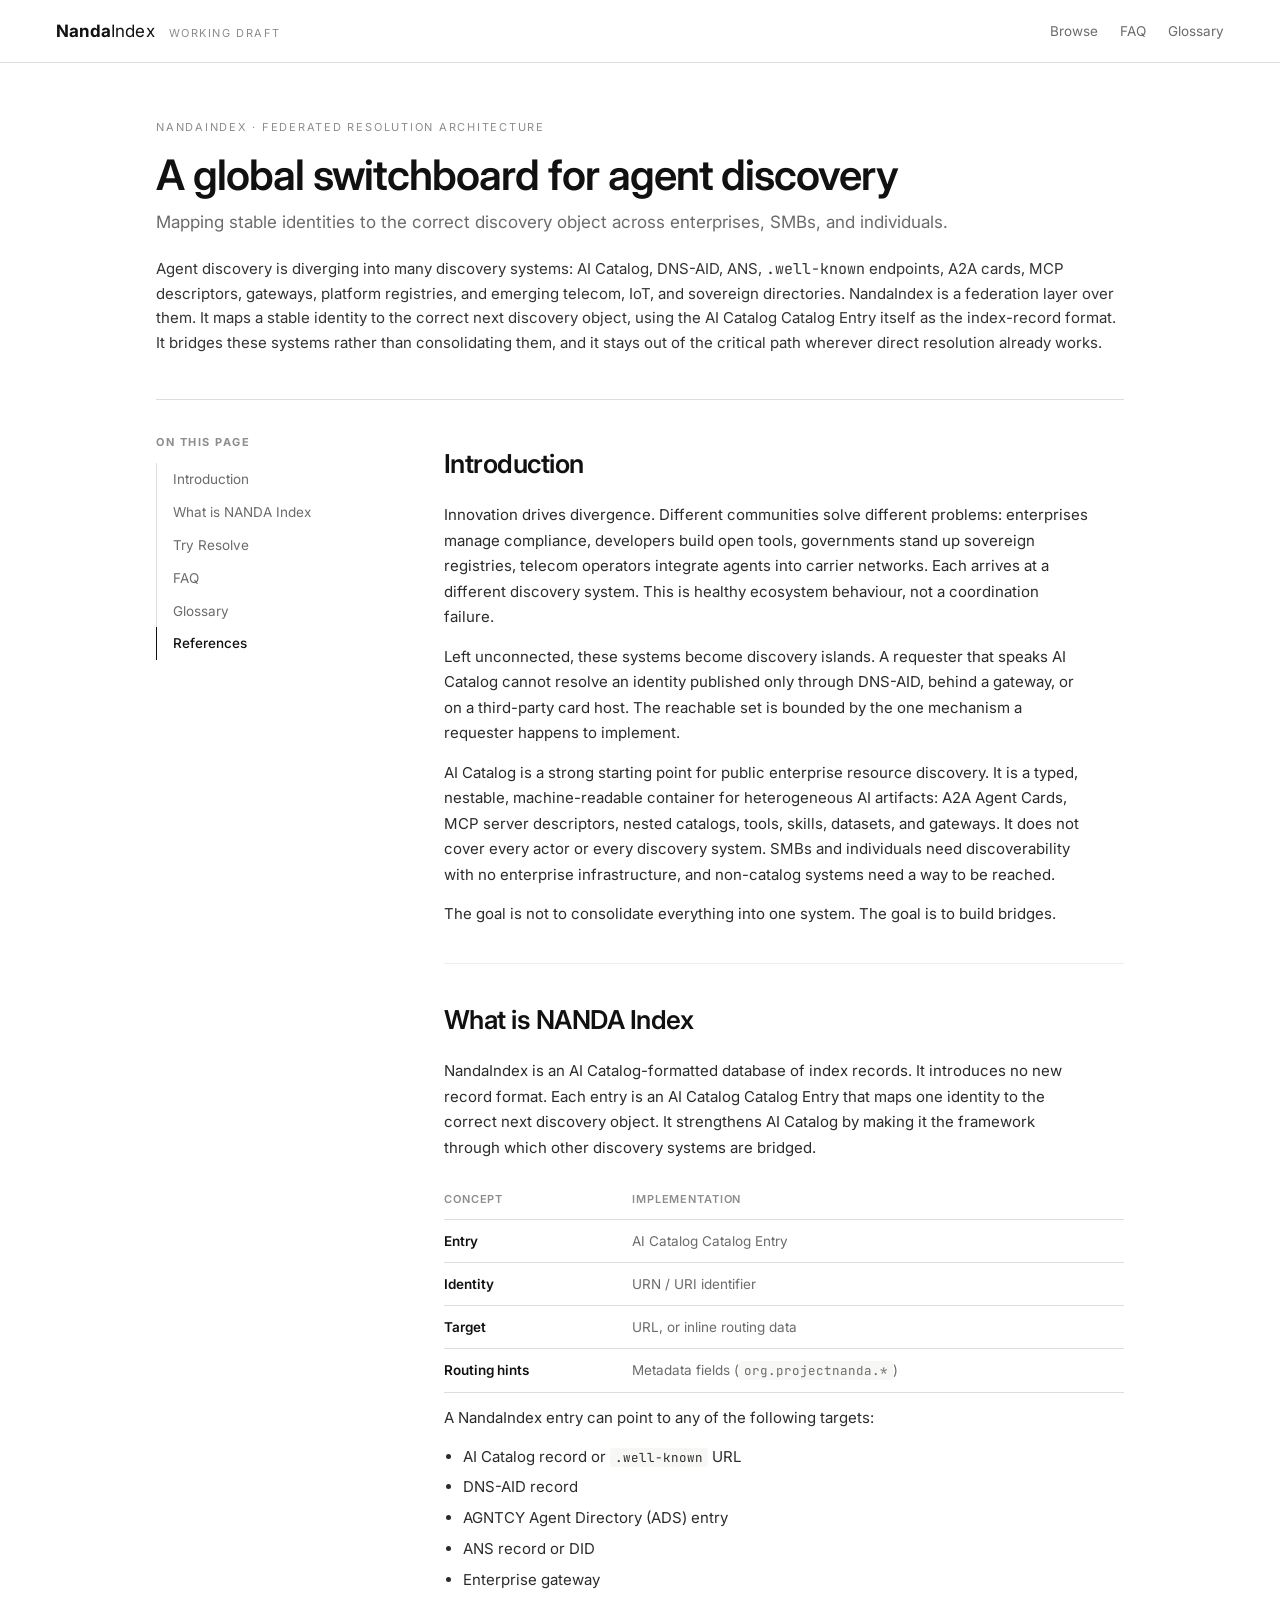
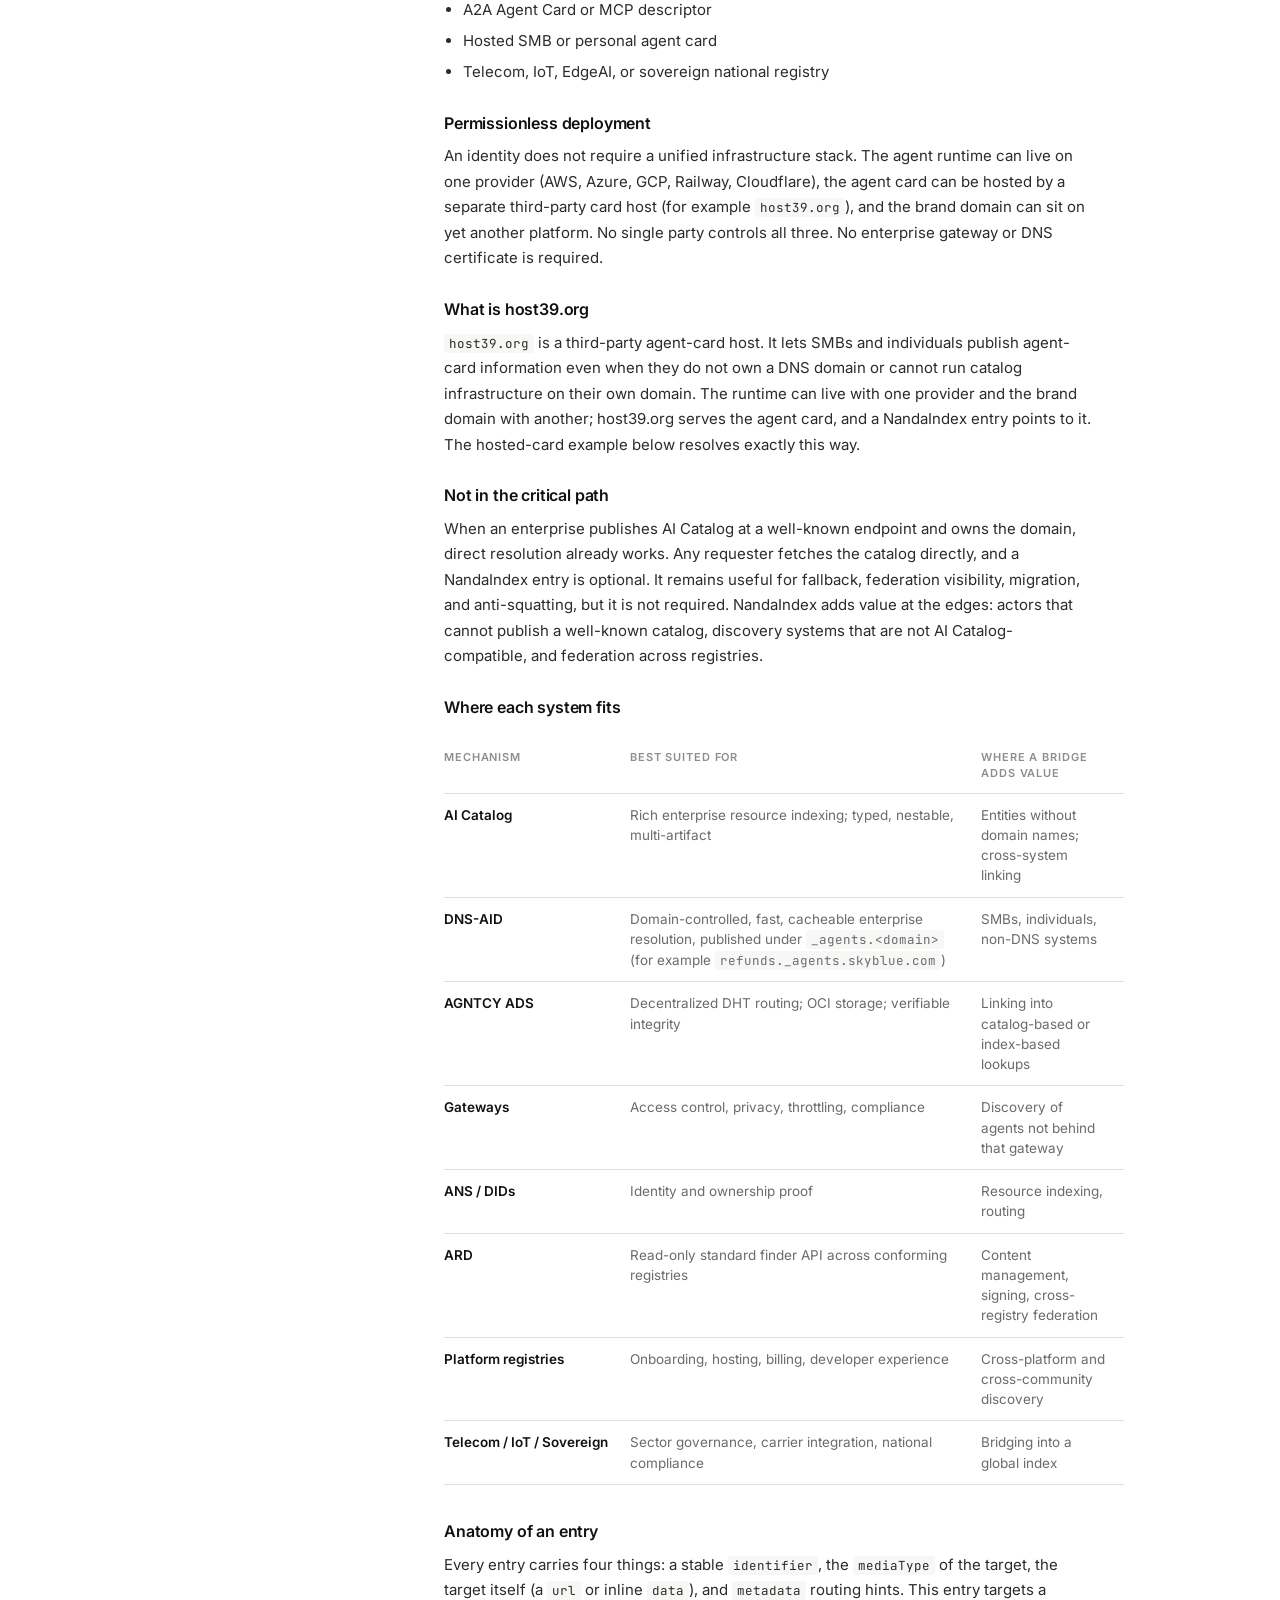
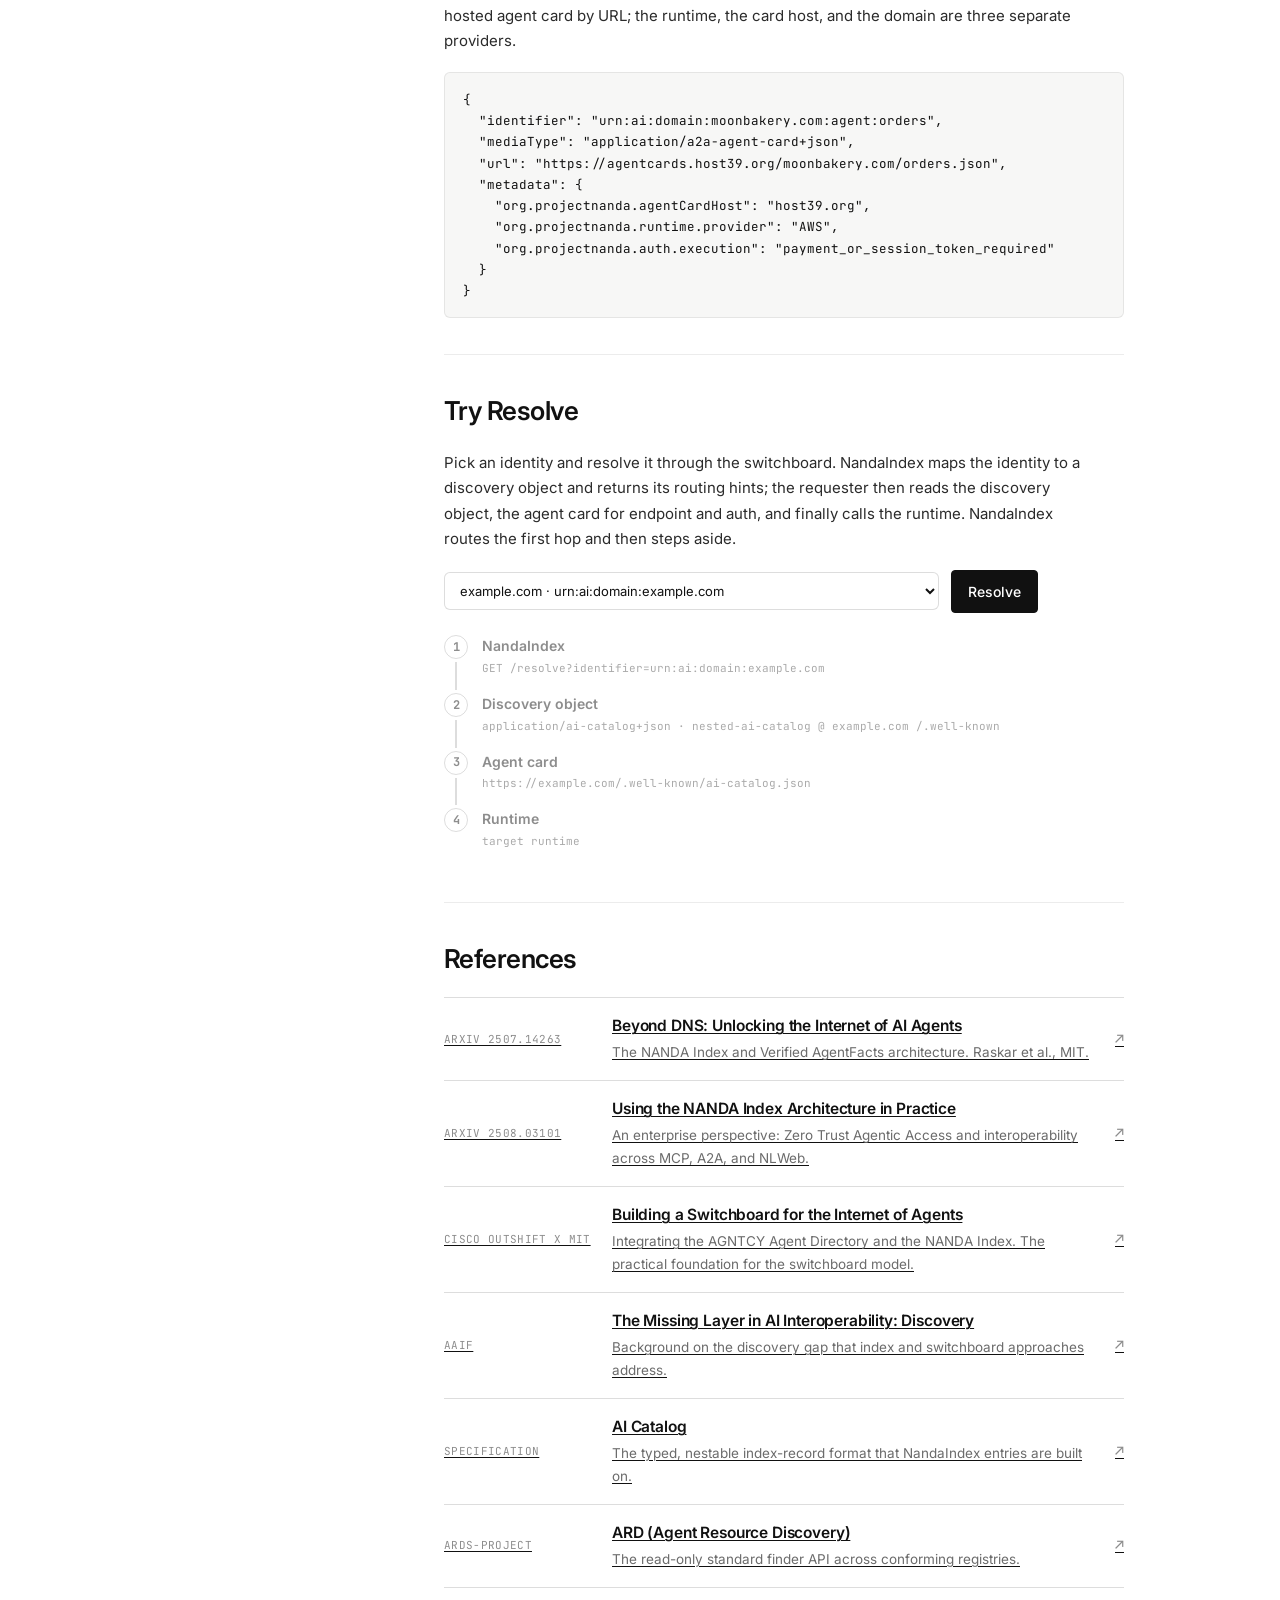
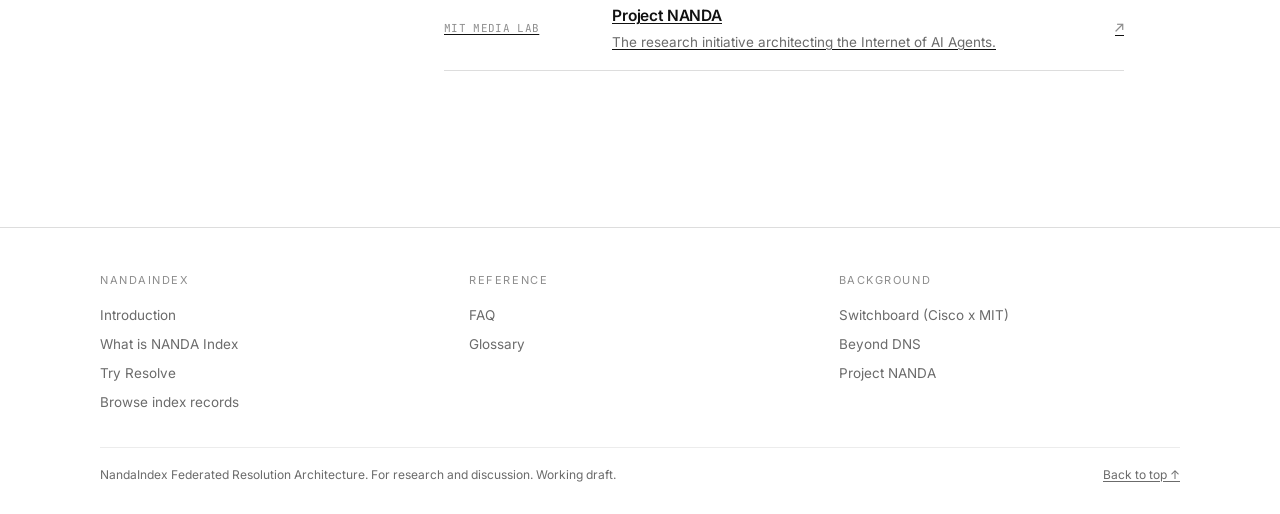
==== commit 5ff2374c: "Replace site with federated-resolution rewrite Add glossary and full paper pages, the host39.org age" ====
--- a/index.html
+++ b/index.html
@@ -3,461 +3,344 @@
 <head>
   <meta charset="utf-8" />
   <meta name="viewport" content="width=device-width, initial-scale=1" />
-  <title>NANDA Index · The index for the Internet of AI Agents</title>
-  <meta name="description" content="The NANDA Index: a lean, DNS-inspired index that resolves any agent identity to dynamic, cryptographically verifiable AgentFacts. Discovery, identity and authentication for the Internet of AI Agents." />
-  <link rel="stylesheet" href="styles.css?v=6" />
+  <title>NandaIndex · A federated resolution layer for agent discovery</title>
+  <meta name="description" content="NandaIndex is a federation layer that maps a stable identity to the correct discovery object, using the AI Catalog entry as its index-record format. It bridges discovery systems rather than consolidating them." />
+  <link rel="stylesheet" href="styles.css?v=4" />
 </head>
 <body>
 
   <!-- ============ TOPBAR ============ -->
   <header class="topbar">
     <div class="brand">
-      <a href="index.html" class="brand-link"><strong>NANDA</strong> Index</a>
-      <span class="tag">Working draft v0.3 · Project NANDA</span>
+      <a href="index.html" class="brand-link"><strong>Nanda</strong>Index</a>
+      <span class="tag">Working draft</span>
     </div>
     <nav class="navlinks">
-      <a href="#browse">Browse</a>
-      <a href="#why">Why</a>
-      <a href="#what">What</a>
-      <a href="#how">How it works</a>
-      <a href="#resolve">Resolve</a>
-      <a href="explore.html">Explore</a>
+      <a href="explore.html">Browse</a>
       <a href="faq.html">FAQ</a>
+      <a href="glossary.html">Glossary</a>
     </nav>
   </header>
 
-  <main>
-
-    <!-- ============ HERO ============ -->
-    <section class="hero hero-2col">
-      <div class="hero-left">
-        <p class="eyebrow"><span class="mk">NANDA</span> Networked AI Agents in a Decentralized Architecture</p>
-        <h1>A global switchboard for the <span class="hl">Internet of AI Agents</span>.</h1>
-        <p class="lede">
-          The web is poised to host billions of autonomous agents that negotiate, delegate and migrate
-          in milliseconds. The NANDA Index resolves any agent identity to dynamic, cryptographically
-          signed <code class="tok">AgentFacts</code> — a minimal, DNS-inspired layer for discovery,
-          authentication and trust, <strong>without abandoning existing web infrastructure</strong>.
-        </p>
-
-        <div class="hero-cta">
-          <a class="btn primary" href="explore.html">Browse the index <span class="arr">→</span></a>
-          <a class="btn" href="https://arxiv.org/abs/2507.14263" target="_blank" rel="noopener">Read the paper</a>
-          <a class="btn" href="faq.html">FAQ</a>
-        </div>
-
-        <div class="stats">
-          <div class="stat"><div class="num">≤120<small> B</small></div><div class="lbl">lean index record</div></div>
-          <div class="stat"><div class="num">&lt;1<small> s</small></div><div class="lbl">global resolution</div></div>
-          <div class="stat"><div class="num">10⁴<small>×</small></div><div class="lbl">fewer index writes</div></div>
-          <div class="stat"><div class="num">&lt;1<small> s</small></div><div class="lbl">revocation &amp; key rotation</div></div>
-        </div>
+  <div class="doc-wrap">
+
+    <!-- ============ TITLE ============ -->
+    <header class="doc-hero">
+      <p class="eyebrow">NandaIndex · Federated Resolution Architecture</p>
+      <h1>A global switchboard for agent discovery</h1>
+      <p class="subtitle">Mapping stable identities to the correct discovery object across enterprises, SMBs, and individuals.</p>
+      <p class="abstract">
+        Agent discovery is diverging into many discovery systems: AI Catalog, DNS-AID, ANS,
+        <code>.well-known</code> endpoints, A2A cards, MCP descriptors, gateways, platform registries,
+        and emerging telecom, IoT, and sovereign directories. NandaIndex is a federation layer over
+        them. It maps a stable identity to the correct next discovery object, using the AI Catalog
+        Catalog Entry itself as the index-record format. It bridges these systems rather than
+        consolidating them, and it stays out of the critical path wherever direct resolution already
+        works.
+      </p>
+    </header>
+
+    <div class="doc-layout">
+
+      <!-- ============ SECTION INDEX ============ -->
+      <aside class="docnav" aria-label="Contents">
+        <p class="docnav-title">On this page</p>
+        <ol>
+          <li><a href="#intro">Introduction</a></li>
+          <li><a href="#what">What is NANDA Index</a></li>
+          <li><a href="#resolve">Try Resolve</a></li>
+          <li><a href="faq.html">FAQ</a></li>
+          <li><a href="glossary.html">Glossary</a></li>
+          <li><a href="#references">References</a></li>
+        </ol>
+      </aside>
+
+      <!-- ============ DOCUMENT BODY ============ -->
+      <article class="doc">
+
+        <section id="intro">
+          <h2>Introduction</h2>
+          <p>
+            Innovation drives divergence. Different communities solve different problems: enterprises
+            manage compliance, developers build open tools, governments stand up sovereign registries,
+            telecom operators integrate agents into carrier networks. Each arrives at a different
+            discovery system. This is healthy ecosystem behaviour, not a coordination failure.
+          </p>
+          <p>
+            Left unconnected, these systems become discovery islands. A requester that speaks AI Catalog
+            cannot resolve an identity published only through DNS-AID, behind a gateway, or on a
+            third-party card host. The reachable set is bounded by the one mechanism a requester happens
+            to implement.
+          </p>
+          <p>
+            AI Catalog is a strong starting point for public enterprise resource discovery. It is a
+            typed, nestable, machine-readable container for heterogeneous AI artifacts: A2A Agent Cards,
+            MCP server descriptors, nested catalogs, tools, skills, datasets, and gateways. It does not
+            cover every actor or every discovery system. SMBs and individuals need discoverability with
+            no enterprise infrastructure, and non-catalog systems need a way to be reached.
+          </p>
+          <p>The goal is not to consolidate everything into one system. The goal is to build bridges.</p>
+        </section>
+
+        <section id="what">
+          <h2>What is NANDA Index</h2>
+          <p>
+            NandaIndex is an AI Catalog-formatted database of index records. It introduces no new record
+            format. Each entry is an AI Catalog Catalog Entry that maps one identity to the correct next
+            discovery object. It strengthens AI Catalog by making it the framework through which other
+            discovery systems are bridged.
+          </p>
+          <div class="table-scroll">
+            <table class="spec-table">
+              <thead><tr><th>Concept</th><th>Implementation</th></tr></thead>
+              <tbody>
+                <tr><th>Entry</th><td>AI Catalog Catalog Entry</td></tr>
+                <tr><th>Identity</th><td>URN / URI identifier</td></tr>
+                <tr><th>Target</th><td>URL, or inline routing data</td></tr>
+                <tr><th>Routing hints</th><td>Metadata fields (<code>org.projectnanda.*</code>)</td></tr>
+              </tbody>
+            </table>
+          </div>
+          <p>A NandaIndex entry can point to any of the following targets:</p>
+          <ul>
+            <li>AI Catalog record or <code>.well-known</code> URL</li>
+            <li>DNS-AID record</li>
+            <li>AGNTCY Agent Directory (ADS) entry</li>
+            <li>ANS record or DID</li>
+            <li>Enterprise gateway</li>
+            <li>A2A Agent Card or MCP descriptor</li>
+            <li>Hosted SMB or personal agent card</li>
+            <li>Telecom, IoT, EdgeAI, or sovereign national registry</li>
+          </ul>
+
+          <h3>Permissionless deployment</h3>
+          <p>
+            An identity does not require a unified infrastructure stack. The agent runtime can live on
+            one provider (AWS, Azure, GCP, Railway, Cloudflare), the agent card can be hosted by a
+            separate third-party card host (for example <code>host39.org</code>), and the brand domain
+            can sit on yet another platform. No single party controls all three. No enterprise gateway or
+            DNS certificate is required.
+          </p>
+
+          <h3>What is host39.org</h3>
+          <p>
+            <code>host39.org</code> is a third-party agent-card host. It lets SMBs and individuals
+            publish agent-card information even when they do not own a DNS domain or cannot run catalog
+            infrastructure on their own domain. The runtime can live with one provider and the brand
+            domain with another; host39.org serves the agent card, and a NandaIndex entry points to it.
+            The hosted-card example below resolves exactly this way.
+          </p>
+
+          <h3>Not in the critical path</h3>
+          <p>
+            When an enterprise publishes AI Catalog at a well-known endpoint and owns the domain, direct
+            resolution already works. Any requester fetches the catalog directly, and a NandaIndex entry
+            is optional. It remains useful for fallback, federation visibility, migration, and
+            anti-squatting, but it is not required. NandaIndex adds value at the edges: actors that
+            cannot publish a well-known catalog, discovery systems that are not AI Catalog-compatible,
+            and federation across registries.
+          </p>
+
+          <h3>Where each system fits</h3>
+          <div class="table-scroll">
+            <table class="spec-table">
+              <thead>
+                <tr><th>Mechanism</th><th>Best suited for</th><th>Where a bridge adds value</th></tr>
+              </thead>
+              <tbody>
+                <tr><th>AI Catalog</th><td>Rich enterprise resource indexing; typed, nestable, multi-artifact</td><td>Entities without domain names; cross-system linking</td></tr>
+                <tr><th>DNS-AID</th><td>Domain-controlled, fast, cacheable enterprise resolution, published under <code>_agents.&lt;domain&gt;</code> (for example <code>refunds._agents.skyblue.com</code>)</td><td>SMBs, individuals, non-DNS systems</td></tr>
+                <tr><th>AGNTCY ADS</th><td>Decentralized DHT routing; OCI storage; verifiable integrity</td><td>Linking into catalog-based or index-based lookups</td></tr>
+                <tr><th>Gateways</th><td>Access control, privacy, throttling, compliance</td><td>Discovery of agents not behind that gateway</td></tr>
+                <tr><th>ANS / DIDs</th><td>Identity and ownership proof</td><td>Resource indexing, routing</td></tr>
+                <tr><th>ARD</th><td>Read-only standard finder API across conforming registries</td><td>Content management, signing, cross-registry federation</td></tr>
+                <tr><th>Platform registries</th><td>Onboarding, hosting, billing, developer experience</td><td>Cross-platform and cross-community discovery</td></tr>
+                <tr><th>Telecom / IoT / Sovereign</th><td>Sector governance, carrier integration, national compliance</td><td>Bridging into a global index</td></tr>
+              </tbody>
+            </table>
+          </div>
+
+          <h3>Anatomy of an entry</h3>
+          <p>
+            Every entry carries four things: a stable <code>identifier</code>, the <code>mediaType</code>
+            of the target, the target itself (a <code>url</code> or inline <code>data</code>), and
+            <code>metadata</code> routing hints. This entry targets a hosted agent card by URL; the
+            runtime, the card host, and the domain are three separate providers.
+          </p>
+          <pre class="codeblock">{
+  "identifier": "urn:ai:domain:moonbakery.com:agent:orders",
+  "mediaType": "application/a2a-agent-card+json",
+  "url": "https://agentcards.host39.org/moonbakery.com/orders.json",
+  "metadata": {
+    "org.projectnanda.agentCardHost": "host39.org",
+    "org.projectnanda.runtime.provider": "AWS",
+    "org.projectnanda.auth.execution": "payment_or_session_token_required"
+  }
+}</pre>
+        </section>
+
+        <section id="resolve">
+          <h2>Try Resolve</h2>
+          <p>
+            Pick an identity and resolve it through the switchboard. NandaIndex maps the identity to a
+            discovery object and returns its routing hints; the requester then reads the discovery
+            object, the agent card for endpoint and auth, and finally calls the runtime. NandaIndex
+            routes the first hop and then steps aside.
+          </p>
+          <div class="rsv-controls">
+            <select class="rsv-select" id="rsvSelect" aria-label="Choose an identity to resolve"></select>
+            <button class="btn primary" id="rsvBtn" type="button">Resolve</button>
+          </div>
+          <ol class="rsv-trace" id="rsvTrace"></ol>
+        </section>
+
+        <section id="references">
+          <h2>References</h2>
+          <div class="linkrows">
+            <a class="linkrow" href="https://arxiv.org/abs/2507.14263" target="_blank" rel="noopener">
+              <span class="lr-kind">arXiv 2507.14263</span>
+              <span class="lr-main"><h3>Beyond DNS: Unlocking the Internet of AI Agents</h3><p>The NANDA Index and Verified AgentFacts architecture. Raskar et al., MIT.</p></span>
+              <span class="lr-arrow">↗</span>
+            </a>
+            <a class="linkrow" href="https://arxiv.org/abs/2508.03101" target="_blank" rel="noopener">
+              <span class="lr-kind">arXiv 2508.03101</span>
+              <span class="lr-main"><h3>Using the NANDA Index Architecture in Practice</h3><p>An enterprise perspective: Zero Trust Agentic Access and interoperability across MCP, A2A, and NLWeb.</p></span>
+              <span class="lr-arrow">↗</span>
+            </a>
+            <a class="linkrow" href="https://outshift.cisco.com/blog/ai-ml/outshift-mit-agentic-web" target="_blank" rel="noopener">
+              <span class="lr-kind">Cisco Outshift x MIT</span>
+              <span class="lr-main"><h3>Building a Switchboard for the Internet of Agents</h3><p>Integrating the AGNTCY Agent Directory and the NANDA Index. The practical foundation for the switchboard model.</p></span>
+              <span class="lr-arrow">↗</span>
+            </a>
+            <a class="linkrow" href="https://aaif.io/blog/the-missing-layer-in-ai-interoperability-discovery/" target="_blank" rel="noopener">
+              <span class="lr-kind">AAIF</span>
+              <span class="lr-main"><h3>The Missing Layer in AI Interoperability: Discovery</h3><p>Background on the discovery gap that index and switchboard approaches address.</p></span>
+              <span class="lr-arrow">↗</span>
+            </a>
+            <a class="linkrow" href="https://agent-card.github.io/ai-catalog/" target="_blank" rel="noopener">
+              <span class="lr-kind">Specification</span>
+              <span class="lr-main"><h3>AI Catalog</h3><p>The typed, nestable index-record format that NandaIndex entries are built on.</p></span>
+              <span class="lr-arrow">↗</span>
+            </a>
+            <a class="linkrow" href="https://github.com/ards-project/docs" target="_blank" rel="noopener">
+              <span class="lr-kind">ards-project</span>
+              <span class="lr-main"><h3>ARD (Agent Resource Discovery)</h3><p>The read-only standard finder API across conforming registries.</p></span>
+              <span class="lr-arrow">↗</span>
+            </a>
+            <a class="linkrow" href="https://projectnanda.org" target="_blank" rel="noopener">
+              <span class="lr-kind">MIT Media Lab</span>
+              <span class="lr-main"><h3>Project NANDA</h3><p>The research initiative architecting the Internet of AI Agents.</p></span>
+              <span class="lr-arrow">↗</span>
+            </a>
+          </div>
+        </section>
+
+      </article>
+    </div>
+  </div>
+
+  <!-- ============ FOOTER ============ -->
+  <footer class="site-footer">
+    <div class="foot-cols">
+      <div class="foot-col">
+        <p class="foot-h">NandaIndex</p>
+        <a href="index.html#intro">Introduction</a>
+        <a href="index.html#what">What is NANDA Index</a>
+        <a href="index.html#resolve">Try Resolve</a>
+        <a href="explore.html">Browse index records</a>
       </div>
-
-      <!-- switchboard routing: identities patched through the index to the right discovery object.
-           Pulses use SVG animateMotion (glowing yellow balls) so they animate boldly and run
-           regardless of the OS reduced-motion setting. -->
-      <div class="hero-viz">
-        <svg class="switchboard" xmlns:xlink="http://www.w3.org/1999/xlink" viewBox="0 0 420 320" role="img"
-             aria-label="The NANDA Index patches domain, email and URN identities through to AI Catalog, DNS-AID and Agent Card discovery objects.">
-          <defs>
-            <filter id="swGlow" x="-80%" y="-80%" width="260%" height="260%">
-              <feGaussianBlur stdDeviation="3" result="b"/>
-              <feMerge><feMergeNode in="b"/><feMergeNode in="SourceGraphic"/></feMerge>
-            </filter>
-          </defs>
-
-          <!-- wiring (referenced by the travelling pulses) -->
-          <path id="w1" class="sw-line" d="M58 80 L210 160"/>
-          <path id="w2" class="sw-line" d="M58 160 L210 160"/>
-          <path id="w3" class="sw-line" d="M58 240 L210 160"/>
-          <path id="w4" class="sw-line" d="M210 160 L362 80"/>
-          <path id="w5" class="sw-line" d="M210 160 L362 160"/>
-          <path id="w6" class="sw-line" d="M210 160 L362 240"/>
-
-          <!-- pulsing hub halo -->
-          <circle cx="210" cy="160" r="16" fill="none" stroke="#F2C400" stroke-width="2.5">
-            <animate attributeName="r" values="14;32" dur="2.4s" repeatCount="indefinite"/>
-            <animate attributeName="opacity" values="0.6;0" dur="2.4s" repeatCount="indefinite"/>
-          </circle>
-
-          <!-- travelling pulses: glowing NANDA-yellow balls -->
-          <circle class="sw-ball" r="5" filter="url(#swGlow)"><animateMotion dur="1.7s" begin="0s"    repeatCount="indefinite"><mpath href="#w1" xlink:href="#w1"/></animateMotion></circle>
-          <circle class="sw-ball" r="5" filter="url(#swGlow)"><animateMotion dur="1.7s" begin="0.28s" repeatCount="indefinite"><mpath href="#w2" xlink:href="#w2"/></animateMotion></circle>
-          <circle class="sw-ball" r="5" filter="url(#swGlow)"><animateMotion dur="1.7s" begin="0.56s" repeatCount="indefinite"><mpath href="#w3" xlink:href="#w3"/></animateMotion></circle>
-          <circle class="sw-ball" r="5" filter="url(#swGlow)"><animateMotion dur="1.7s" begin="0.85s" repeatCount="indefinite"><mpath href="#w4" xlink:href="#w4"/></animateMotion></circle>
-          <circle class="sw-ball" r="5" filter="url(#swGlow)"><animateMotion dur="1.7s" begin="1.13s" repeatCount="indefinite"><mpath href="#w5" xlink:href="#w5"/></animateMotion></circle>
-          <circle class="sw-ball" r="5" filter="url(#swGlow)"><animateMotion dur="1.7s" begin="1.41s" repeatCount="indefinite"><mpath href="#w6" xlink:href="#w6"/></animateMotion></circle>
-
-          <!-- glowing index hub (3x3 mark) -->
-          <g class="sw-hub" filter="url(#swGlow)">
-            <rect x="190" y="140" width="40" height="40" rx="10"/>
-            <circle class="cd" cx="200" cy="150" r="2.4"/><circle class="cd" cx="210" cy="150" r="2.4"/><circle class="cd" cx="220" cy="150" r="2.4"/>
-            <circle class="cd" cx="200" cy="160" r="2.4"/><circle class="cd" cx="210" cy="160" r="2.4"/><circle class="cd" cx="220" cy="160" r="2.4"/>
-            <circle class="cd" cx="200" cy="170" r="2.4"/><circle class="cd" cx="210" cy="170" r="2.4"/><circle class="cd" cx="220" cy="170" r="2.4"/>
-          </g>
-
-          <!-- source nodes (identities) -->
-          <circle class="sw-src" cx="58" cy="80" r="5"/>
-          <circle class="sw-src" cx="58" cy="160" r="5"/>
-          <circle class="sw-src" cx="58" cy="240" r="5"/>
-
-          <!-- destination nodes (discovery objects), flash yellow as a call arrives -->
-          <circle class="sw-dst" cx="362" cy="80" r="5">
-            <animate attributeName="fill" values="#0E0E0E;#0E0E0E;#F2C400;#0E0E0E" keyTimes="0;0.4;0.55;1" dur="1.7s" begin="0.85s" repeatCount="indefinite"/>
-            <animate attributeName="r" values="5;5;8;5" keyTimes="0;0.4;0.55;1" dur="1.7s" begin="0.85s" repeatCount="indefinite"/>
-          </circle>
-          <circle class="sw-dst" cx="362" cy="160" r="5">
-            <animate attributeName="fill" values="#0E0E0E;#0E0E0E;#F2C400;#0E0E0E" keyTimes="0;0.4;0.55;1" dur="1.7s" begin="1.13s" repeatCount="indefinite"/>
-            <animate attributeName="r" values="5;5;8;5" keyTimes="0;0.4;0.55;1" dur="1.7s" begin="1.13s" repeatCount="indefinite"/>
-          </circle>
-          <circle class="sw-dst" cx="362" cy="240" r="5">
-            <animate attributeName="fill" values="#0E0E0E;#0E0E0E;#F2C400;#0E0E0E" keyTimes="0;0.4;0.55;1" dur="1.7s" begin="1.41s" repeatCount="indefinite"/>
-            <animate attributeName="r" values="5;5;8;5" keyTimes="0;0.4;0.55;1" dur="1.7s" begin="1.41s" repeatCount="indefinite"/>
-          </circle>
-
-          <!-- labels -->
-          <text class="sw-label" x="48" y="84" text-anchor="end">domain</text>
-          <text class="sw-label" x="48" y="164" text-anchor="end">email</text>
-          <text class="sw-label" x="48" y="244" text-anchor="end">urn</text>
-          <text class="sw-label" x="372" y="84">AI Catalog</text>
-          <text class="sw-label" x="372" y="164">DNS-AID</text>
-          <text class="sw-label" x="372" y="244">Agent Card</text>
-          <text class="sw-hub-cap" x="210" y="202" text-anchor="middle">NANDA</text>
-        </svg>
+      <div class="foot-col">
+        <p class="foot-h">Reference</p>
+        <a href="faq.html">FAQ</a>
+        <a href="glossary.html">Glossary</a>
       </div>
-    </section>
-
-    <!-- ============ BROWSE ============ -->
-    <section class="panel browse-sec" id="browse">
-      <div class="browse-head">
-        <h2>Browse</h2>
-        <a class="browse-all" href="explore.html">Explore all entries →</a>
+      <div class="foot-col">
+        <p class="foot-h">Background</p>
+        <a href="https://outshift.cisco.com/blog/ai-ml/outshift-mit-agentic-web" target="_blank" rel="noopener">Switchboard (Cisco x MIT)</a>
+        <a href="https://arxiv.org/abs/2507.14263" target="_blank" rel="noopener">Beyond DNS</a>
+        <a href="https://projectnanda.org" target="_blank" rel="noopener">Project NANDA</a>
       </div>
-      <p class="browse-intro">
-        A secure directory of verified agent registries. Filter by category and inspect any
-        record's identity, capabilities and full resolution path.
-      </p>
-      <div class="card-grid" id="browsePreview"></div>
-    </section>
-
-    <!-- ============ WHY ============ -->
-    <section class="panel" id="why">
-      <header class="panel-head">
-        <h2>Why</h2>
-        <span class="kld">DNS was built for sites, not agents</span>
-      </header>
-      <div class="panel-body">
-        <p class="panel-intro">
-          A TLS certificate proves you own a domain. It says nothing about an agent's code, its
-          behaviour, or whether its capabilities are real. As workloads shift from minute-to-hour
-          update cycles to millisecond orchestration, five pressures break the current stack.
-        </p>
-        <div class="features">
-          <div class="feature">
-            <span class="fnum">01</span>
-            <h3>Index writes &amp; delay</h3>
-            <p>DNS, BGP and WHOIS were built for millions of static records, not billions of updates per hour or sub-second worldwide sync.</p>
-          </div>
-          <div class="feature">
-            <span class="fnum">02</span>
-            <h3>Trust gap</h3>
-            <p>Owning a domain is not the same as proving an agent's behaviour. The web needs signed capability proofs and instant revocation.</p>
-          </div>
-          <div class="feature">
-            <span class="fnum">03</span>
-            <h3>Privacy &amp; split-horizon</h3>
-            <p>Today's lookups expose who is asking for what. Enterprises need private, split-horizon resolution and tamper-evident audit logs.</p>
-          </div>
-          <div class="feature">
-            <span class="fnum">04</span>
-            <h3>Routing limits</h3>
-            <p>Fixed A and AAAA records cannot keep up with agents that move every few seconds or need geo-based DDoS shuffling.</p>
-          </div>
-          <div class="feature">
-            <span class="fnum">05</span>
-            <h3>Governance &amp; liability</h3>
-            <p>Without a transparent, append-only log, no one can prove compliance or assign blame when agents misbehave across borders.</p>
-          </div>
-          <div class="feature accent">
-            <span class="fnum">THE BET</span>
-            <h3>One index, not a rebuild</h3>
-            <p>Decouple identity from metadata, support multi-hop resolution, and provide a flexible substrate for discovery, routing and capability negotiation.</p>
-          </div>
-        </div>
-      </div>
-    </section>
-
-    <!-- ============ WHAT ============ -->
-    <section class="panel" id="what">
-      <header class="panel-head">
-        <h2>What</h2>
-        <span class="kld">Lean record · verifiable AgentFacts</span>
-      </header>
-      <div class="panel-body">
-        <p class="panel-intro">
-          NANDA pairs a lean record holding only essential static metadata with a self-describing
-          <code class="tok">AgentFacts</code> schema (signed JSON-LD) that lets agents update
-          capabilities, endpoints and authentication without ever touching the index. In effect the
-          index is a global switchboard: it connects a request to the right discovery object, then
-          steps out of the way. The result is a lightweight, horizontally scalable foundation for
-          secure, trust-aware collaboration, with five concrete guarantees.
-        </p>
-
-        <div class="glist">
-          <div class="gitem">
-            <span class="gn">1</span>
-            <div class="gtxt"><h3>A quilt-like index</h3><p>NANDA-native agents and third-party agents from existing registries are both discoverable through one index.</p></div>
-          </div>
-          <div class="gitem">
-            <span class="gn">2</span>
-            <div class="gtxt"><h3>Rapid global resolution</h3><p>Newly spawned agents become resolvable worldwide in under a second of global propagation.</p></div>
-          </div>
-          <div class="gitem">
-            <span class="gn">3</span>
-            <div class="gtxt"><h3>Sub-second revocation &amp; key rotation</h3><p>Credential revocation and key rotation propagate in under a second through a VC status list.</p></div>
-          </div>
-          <div class="gitem">
-            <span class="gn">4</span>
-            <div class="gtxt"><h3>Schema-validated capability assertions</h3><p>Capabilities are validated against a schema and signed as W3C Verifiable Credentials, not self-asserted prose.</p></div>
-          </div>
-          <div class="gitem">
-            <span class="gn">5</span>
-            <div class="gtxt"><h3>Privacy-preserving discovery</h3><p>Least-disclosure, unlinkable lookups work across organisational boundaries without leaking who asked.</p></div>
-          </div>
-        </div>
-
-        <p class="panel-intro" style="margin-top:22px;">
-          <strong>The quilt.</strong> NANDA does not need to authorize or govern every agent on the web.
-          Commercial, government and individual registries decide what is visible; the index merely
-          holds a verifiable pointer to the right discovery object.
-        </p>
-        <div class="quilt-tags">
-          <span class="qtag"><span class="dot"></span> NLWeb agents</span>
-          <span class="qtag"><span class="dot"></span> NANDA native <code>@agentx</code></span>
-          <span class="qtag"><span class="dot"></span> IoT agents</span>
-          <span class="qtag"><span class="dot"></span> MCP servers</span>
-          <span class="qtag"><span class="dot"></span> Enterprise <code>@company:shop</code></span>
-          <span class="qtag"><span class="dot"></span> Government <code>@japan:shop</code></span>
-          <span class="qtag"><span class="dot"></span> .well-known URN</span>
-          <span class="qtag"><span class="dot"></span> Decentralized <code>@DID:company</code></span>
-        </div>
-      </div>
-    </section>
-
-    <!-- ============ HOW ============ -->
-    <section class="panel" id="how">
-      <header class="panel-head">
-        <h2>How it works</h2>
-        <span class="kld">Three layers</span>
-      </header>
-      <div class="panel-body">
-        <p class="panel-intro">
-          The architecture cleanly separates static identity, verifiable metadata and dynamic routing.
-          That separation cuts index write load by roughly 10,000x while keeping global resolution
-          under a second.
-        </p>
-
-        <div class="features" style="grid-template-columns:repeat(3,1fr);margin-bottom:24px;">
-          <div class="feature">
-            <span class="fnum">LAYER 01 · ANCHOR</span>
-            <h3>Lean Index</h3>
-            <p>A decentralized mapping from agent IDs to a tiny <code>AgentAddr</code> (about 120 bytes) holding a DID, TTL, pointers and an Ed25519 signature. Cacheable, signed, tamper-resistant.</p>
-          </div>
-          <div class="feature">
-            <span class="fnum">LAYER 02 · METADATA</span>
-            <h3>AgentFacts</h3>
-            <p>Self-describing JSON-LD documents, each a W3C Verifiable Credential, carrying endpoints, capabilities and auth. Agents update them independently, split across a primary and a privacy-preserving URL.</p>
-          </div>
-          <div class="feature">
-            <span class="fnum">LAYER 03 · ROUTING</span>
-            <h3>Dynamic Resolution</h3>
-            <p>Latency, privacy and resilience-aware endpoint selection: static endpoints (TTL 1 to 6h), an adaptive resolver for geo load-balancing and DDoS mitigation, and rotating endpoints (TTL 5 to 15m).</p>
-          </div>
-        </div>
-
-        <pre class="codeblock"><span class="c-head">// AgentAddr: the lean index record an identity resolves to</span>
-<span class="p">{</span>
-  <span class="k">"id"</span><span class="p">:</span> <span class="s">"did:nanda:@japan:shop"</span><span class="p">,</span>
-  <span class="k">"ttl"</span><span class="p">:</span> <span class="n">3600</span><span class="p">,</span>                 <span class="d">// seconds</span>
-  <span class="k">"facts_url"</span><span class="p">:</span> <span class="s">"https://facts.example/agent.jsonld"</span><span class="p">,</span>
-  <span class="k">"private_facts_url"</span><span class="p">:</span> <span class="s">"ipfs://bafy.../facts"</span><span class="p">,</span>
-  <span class="k">"adaptive_resolver_url"</span><span class="p">:</span> <span class="s">"https://r.nanda/agent"</span><span class="p">,</span>
-  <span class="k">"signature"</span><span class="p">:</span> <span class="s">"ed25519:9f3c...c1a"</span>
-<span class="p">}</span></pre>
-        <div class="code-meta">
-          <span class="badge l1">≤ 120 bytes</span>
-          <span class="badge l2">Ed25519 signed</span>
-          <span class="badge">resolves to verifiable AgentFacts</span>
-        </div>
-
-        <div class="principle">
-          <span class="badge ink">Verify on claim</span>
-          <span class="badge ink">Authenticate on update</span>
-          <span class="badge ink">Attest on read</span>
-        </div>
-      </div>
-    </section>
-
-    <!-- ============ RESOLVE ============ -->
-    <section class="panel" id="resolve">
-      <header class="panel-head">
-        <h2>Resolve</h2>
-        <span class="kld">One identity, four hops</span>
-      </header>
-      <div class="panel-body">
-        <p class="panel-intro">
-          Every agent identity resolves through the same sequence — whatever path it registered by.
-          The switchboard routes the first hop, then steps aside: hops 1–3 cache at the record TTL,
-          and after hop 4 NANDA leaves the critical path entirely.
-        </p>
-        <div class="resolve-top">
-          <code class="urn-pill">urn:ai:domain:acme.com:agent:time</code>
-          <button class="btn primary" id="traceBtn" type="button">▶ Trace</button>
-        </div>
-        <div class="trace-bar"><div class="trace-fill" id="traceFill"></div></div>
-        <div class="hops">
-          <div class="hop" data-hop="1">
-            <div class="hop-top"><span class="hn">1</span><span class="hdot"></span></div>
-            <h3>NANDA Index</h3>
-            <p class="hq">Who manages this identity?</p>
-            <div class="hio">
-              <div><span class="lab">in&nbsp;&nbsp;</span><span class="val">locator: urn:ai:domain:acme.com:agent:time</span></div>
-              <div><span class="lab">out&nbsp;</span><span class="val">IndexRecord { registry_url, media_type, ttl }</span></div>
-              <div class="hapi">GET /api/v1/resolve?locator=…</div>
-            </div>
-          </div>
-          <div class="hop" data-hop="2">
-            <div class="hop-top"><span class="hn">2</span><span class="hdot"></span></div>
-            <h3>Agent Source</h3>
-            <p class="hq">What is this agent’s entry?</p>
-            <div class="hio">
-              <div><span class="lab">in&nbsp;&nbsp;</span><span class="val">IndexRecord.registry_url + identifier</span></div>
-              <div><span class="lab">out&nbsp;</span><span class="val">CatalogEntry { url, displayName, tags }</span></div>
-              <div class="hapi">GET &lt;registry_url&gt;/agents/&lt;id&gt;</div>
-            </div>
-          </div>
-          <div class="hop" data-hop="3">
-            <div class="hop-top"><span class="hn">3</span><span class="hdot"></span></div>
-            <h3>Agent Card</h3>
-            <p class="hq">What can this agent do?</p>
-            <div class="hio">
-              <div><span class="lab">in&nbsp;&nbsp;</span><span class="val">CatalogEntry.url</span></div>
-              <div><span class="lab">out&nbsp;</span><span class="val">AgentCard { url, auth, skills, … }</span></div>
-              <div class="hapi">GET &lt;catalog_entry.url&gt;</div>
-            </div>
-          </div>
-          <div class="hop" data-hop="4">
-            <div class="hop-top"><span class="hn">4</span><span class="hdot"></span></div>
-            <h3>Talk with Agent</h3>
-            <p class="hq">Send a task directly.</p>
-            <div class="hio">
-              <div><span class="lab">in&nbsp;&nbsp;</span><span class="val">AgentCard.url + { message }</span></div>
-              <div><span class="lab">out&nbsp;</span><span class="val">Task result from agent runtime</span></div>
-              <div class="hapi">POST &lt;agent_card.url&gt;/run</div>
-            </div>
-          </div>
-        </div>
-      </div>
-    </section>
-
-    <!-- ============ PRIOR WORK ============ -->
-    <section class="panel" id="reading">
-      <header class="panel-head">
-        <h2>Prior work &amp; background</h2>
-        <span class="kld">Papers · announcements · write-ups</span>
-      </header>
-      <div class="panel-body">
-        <div class="linkrows">
-          <a class="linkrow" href="https://arxiv.org/abs/2507.14263" target="_blank" rel="noopener">
-            <span class="lr-kind">arXiv 2507.14263</span>
-            <span class="lr-main"><h3>Beyond DNS: Unlocking the Internet of AI Agents</h3><p>The foundational NANDA Index and Verified AgentFacts architecture, Raskar et al. (MIT). The why and what of the whole project.</p></span>
-            <span class="lr-arrow">↗</span>
-          </a>
-          <a class="linkrow" href="https://arxiv.org/abs/2508.03101" target="_blank" rel="noopener">
-            <span class="lr-kind">arXiv 2508.03101</span>
-            <span class="lr-main"><h3>Using the NANDA Index in Practice</h3><p>An enterprise perspective: Zero Trust Agentic Access, capability attestation, and interoperability across MCP, A2A and NLWeb.</p></span>
-            <span class="lr-arrow">↗</span>
-          </a>
-          <a class="linkrow" href="https://outshift.cisco.com/blog/ai-ml/outshift-mit-agentic-web" target="_blank" rel="noopener">
-            <span class="lr-kind">Cisco × MIT</span>
-            <span class="lr-main"><h3>Building the agentic web</h3><p>The original Cisco Outshift and MIT collaboration announcing the push toward an open, agentic internet built on NANDA.</p></span>
-            <span class="lr-arrow">↗</span>
-          </a>
-          <a class="linkrow" href="https://www.cloudnativenotes.com/post/navigating-internet-of-agents/" target="_blank" rel="noopener">
-            <span class="lr-kind">Cloud Native Notes</span>
-            <span class="lr-main"><h3>Navigating the Internet of Agents</h3><p>An independent walkthrough of the emerging agent-discovery landscape and where NANDA fits within it.</p></span>
-            <span class="lr-arrow">↗</span>
-          </a>
-          <a class="linkrow" href="https://projectnanda.org" target="_blank" rel="noopener">
-            <span class="lr-kind">MIT Media Lab</span>
-            <span class="lr-main"><h3>Project NANDA</h3><p>The home of the research initiative architecting the Internet of AI Agents: people, demos and the broader roadmap.</p></span>
-            <span class="lr-arrow">↗</span>
-          </a>
-          <a class="linkrow" href="faq.html">
-            <span class="lr-kind">On this site</span>
-            <span class="lr-main"><h3>Frequently asked questions</h3><p>AgentFacts, the quilt model, privacy, how NANDA relates to MCP and A2A, and how to register or resolve an agent.</p></span>
-            <span class="lr-arrow">→</span>
-          </a>
-        </div>
-      </div>
-    </section>
-
-  </main>
-
-  <!-- ============ FOOTER ============ -->
-  <footer class="bottom">
-    <span>Project NANDA · MIT Media Lab. For research and discussion. v0.3, request for comments.</span>
-    <span class="fl">
-      <a href="faq.html">FAQ</a>
-      <a href="https://arxiv.org/abs/2507.14263" target="_blank" rel="noopener">Beyond DNS</a>
-      <a href="https://projectnanda.org" target="_blank" rel="noopener">projectnanda.org</a>
-    </span>
+    </div>
+    <div class="foot-base">
+      <span>NandaIndex Federated Resolution Architecture. For research and discussion. Working draft.</span>
+      <a href="#" class="foot-top">Back to top ↑</a>
+    </div>
   </footer>
 
-  <!-- four-hop resolve trace: progressive enhancement; the section is fully
-       legible with JS disabled, this only adds the step-through animation. -->
+  <!-- catalog engine provides DATA + HOPS for the Try Resolve widget (init no-ops without a #grid) -->
+  <script src="explore.js"></script>
   <script>
+    // section-highlight in the contents rail
     (function () {
-      // The trace is a core showcase, so it always plays (not gated on reduced-motion).
-      var reduced = false;
-      var hops = Array.prototype.slice.call(document.querySelectorAll('.hop'));
-      var fill = document.getElementById('traceFill');
-      var btn = document.getElementById('traceBtn');
-      if (!hops.length) return;
-      var timers = [];
-      function paint(active) {
-        if (fill) fill.style.width = (active / hops.length * 100) + '%';
-        hops.forEach(function (el) {
-          var n = +el.getAttribute('data-hop');
-          el.classList.toggle('lit', n <= active);
-          el.classList.toggle('active', n === active);
+      var links = Array.prototype.slice.call(document.querySelectorAll('.docnav a'));
+      var map = {};
+      links.forEach(function (a) {
+        var h = a.getAttribute('href');
+        if (h && h.charAt(0) === '#') map[h.slice(1)] = a;
+      });
+      var secs = Array.prototype.slice.call(document.querySelectorAll('.doc section'));
+      if (!('IntersectionObserver' in window) || !secs.length) return;
+      var io = new IntersectionObserver(function (entries) {
+        entries.forEach(function (e) {
+          if (!e.isIntersecting) return;
+          links.forEach(function (a) { a.classList.remove('current'); });
+          var cur = map[e.target.id];
+          if (cur) cur.classList.add('current');
+        });
+      }, { rootMargin: '-20% 0px -70% 0px' });
+      secs.forEach(function (s) { io.observe(s); });
+    })();
+
+    // interactive Try Resolve trace, driven by the index records
+    (function () {
+      if (!window.Explore || !window.Explore.DATA) return;
+      var DATA = window.Explore.DATA;
+      var sel = document.getElementById('rsvSelect');
+      var btn = document.getElementById('rsvBtn');
+      var trace = document.getElementById('rsvTrace');
+      if (!sel || !btn || !trace) return;
+
+      function esc(x) {
+        return String(x).replace(/[&<>"]/g, function (c) {
+          return { '&': '&amp;', '<': '&lt;', '>': '&gt;', '"': '&quot;' }[c];
         });
       }
+      DATA.forEach(function (r, i) {
+        var o = document.createElement('option');
+        o.value = i; o.textContent = r.name + '  ·  ' + r.identity;
+        sel.appendChild(o);
+      });
+      function steps(r) {
+        var role = (r.meta && r.meta['org.projectnanda.resolutionRole']) || (r.caps && r.caps[0]) || '';
+        var target = r.url ? r.url : (r.data ? JSON.stringify(r.data) : r.host);
+        return [
+          { t: 'NandaIndex', io: 'GET /resolve?identifier=' + r.identity },
+          { t: 'Discovery object', io: r.mediaType + (role ? '  ·  ' + role : '') + '  @  ' + r.host },
+          { t: 'Agent card', io: target },
+          { t: 'Runtime', io: (r.region && r.region !== 'n/a') ? r.region + ' runtime' : 'target runtime' },
+        ];
+      }
+      function render(r) {
+        var s = steps(r);
+        trace.innerHTML = s.map(function (h, i) {
+          var last = i === s.length - 1;
+          return '<li class="rsv-row" data-i="' + i + '"><div class="rsv-rail"><span class="rsv-n">' +
+            (i + 1) + '</span>' + (last ? '' : '<span class="rsv-line"></span>') + '</div>' +
+            '<div class="rsv-body"><div class="rsv-title">' + esc(h.t) + '</div>' +
+            '<div class="rsv-io">' + esc(h.io) + '</div></div></li>';
+        }).join('');
+      }
+      var timers = [];
       function play() {
         timers.forEach(clearTimeout); timers = [];
-        paint(0);
-        if (reduced) { paint(hops.length); return; }
-        for (var i = 1; i <= hops.length; i++) {
-          (function (step) { timers.push(setTimeout(function () { paint(step); }, step * 780)); })(i);
-        }
+        var rows = Array.prototype.slice.call(trace.querySelectorAll('.rsv-row'));
+        rows.forEach(function (el) { el.classList.remove('lit'); });
+        rows.forEach(function (el, i) { timers.push(setTimeout(function () { el.classList.add('lit'); }, i * 420)); });
       }
-      if (btn) btn.addEventListener('click', play);
-      if (reduced) { paint(hops.length); return; }
-      // auto-play once when the section scrolls into view
-      if ('IntersectionObserver' in window) {
-        var io = new IntersectionObserver(function (entries) {
-          entries.forEach(function (e) { if (e.isIntersecting) { play(); io.disconnect(); } });
-        }, { threshold: 0.35 });
-        io.observe(document.getElementById('resolve'));
-      } else { play(); }
+      sel.addEventListener('change', function () { render(DATA[+sel.value || 0]); play(); });
+      btn.addEventListener('click', play);
+      render(DATA[0]);
     })();
-  </script>
-
-  <!-- catalog engine: powers the Browse preview strip above (init no-ops without a #grid) -->
-  <script src="explore.js"></script>
-  <script>
-    if (window.Explore) window.Explore.renderPreview('#browsePreview', 3);
   </script>
 </body>
 </html>
--- a/styles.css
+++ b/styles.css
@@ -1,28 +1,22 @@
-/* NANDA Index, styled to match the NANDA Hack site in the World-Mirror zips
-   (registry.css / landmark.css design system: Neue Haas Grotesk + JetBrains Mono,
-   white/paper, ink #0E0E0E, brand yellow #F2C400, dotted-grid background). */
-
-@import url('https://fonts.cdnfonts.com/css/neue-haas-grotesk-display-pro');
-@import url('https://fonts.googleapis.com/css2?family=JetBrains+Mono:wght@400;500;700&family=Inter:wght@400;500;600;700;800&display=swap');
+/* NANDA Index, minimal monochrome theme.
+   A quiet, specification-style sheet: white ground, ink text, two greys, thin
+   rules, no colour. Self-contained (does not load styles.css) and styles every
+   class that explore.js emits, so the catalog works decolored, unchanged. */
+
+@import url('https://fonts.googleapis.com/css2?family=JetBrains+Mono:wght@400;500;700&family=Inter:wght@400;500;600;700&display=swap');
 
 :root {
-  --bg: #FFFFFF;
-  --bg-2: #F6F6F4;
-  --ink: #0E0E0E;
-  --muted: #6b6258;
-  --rule: rgba(14, 14, 14, .14);
-  --rule-soft: rgba(14, 14, 14, .08);
-  --brand-yellow: #F2C400;
-  --brand-yellow-soft: rgba(242, 196, 0, .18);
-  --hcl-blue: #0066D6;
-  --mit-red: #A31F34;
-  --ok: #15803d;
-  --warn: #b45309;
-  --bad: #b91c1c;
-  --sans: 'Neue Haas Grotesk Display Pro', 'Inter', 'Helvetica Neue', Helvetica, Arial, sans-serif;
+  --bg: #ffffff;
+  --ink: #111111;
+  --muted: #6b6b6b;
+  --faint: #8d8d8d;
+  --rule: rgba(17, 17, 17, .14);
+  --rule-soft: rgba(17, 17, 17, .08);
+  --wash: #f7f7f6;
+  --sans: 'Inter', 'Helvetica Neue', Helvetica, Arial, sans-serif;
   --mono: 'JetBrains Mono', ui-monospace, SFMono-Regular, Menlo, monospace;
   --pad-x: clamp(20px, 5vw, 56px);
-  --maxw: 1240px;
+  --maxw: 1080px;
 }
 
 *, *::before, *::after { box-sizing: border-box; }
@@ -34,26 +28,24 @@
   color: var(--ink);
   font-family: var(--sans);
   -webkit-font-smoothing: antialiased;
-  line-height: 1.5;
+  line-height: 1.55;
   min-height: 100vh;
   display: flex;
   flex-direction: column;
-  background-image: radial-gradient(rgba(14, 14, 14, .045) 1px, transparent 1px);
-  background-size: 22px 22px;
 }
 
 a { color: inherit; }
 code, pre { font-family: var(--mono); }
-::selection { background: var(--brand-yellow); color: var(--ink); }
+::selection { background: var(--ink); color: #fff; }
 
 /* ---------- topbar ---------- */
 .topbar {
   display: flex;
   align-items: center;
   justify-content: space-between;
-  padding: 16px var(--pad-x);
+  padding: 18px var(--pad-x);
   border-bottom: 1px solid var(--rule);
-  background: rgba(255, 255, 255, .85);
+  background: rgba(255, 255, 255, .9);
   backdrop-filter: blur(6px);
   position: sticky;
   top: 0;
@@ -62,51 +54,45 @@
   gap: 12px;
 }
 .brand { display: flex; align-items: baseline; gap: 14px; flex-wrap: wrap; }
-.brand-link { text-decoration: none; font-size: 18px; letter-spacing: .02em; }
-.brand-link strong { background: var(--brand-yellow); padding: 2px 6px; border-radius: 3px; }
-.brand .tag { font-size: 11px; letter-spacing: .14em; text-transform: uppercase; color: var(--muted); }
-.navlinks { display: flex; gap: 18px; font-size: 13px; align-items: center; flex-wrap: wrap; }
+.brand-link { text-decoration: none; font-size: 17px; letter-spacing: .01em; }
+.brand-link strong { font-weight: 700; }
+.brand .tag { font-size: 11px; letter-spacing: .14em; text-transform: uppercase; color: var(--faint); }
+.navlinks { display: flex; gap: 22px; font-size: 13.5px; align-items: center; flex-wrap: wrap; }
 .navlinks a { text-decoration: none; color: var(--muted); }
 .navlinks a:hover { color: var(--ink); }
 .navlinks a.active { color: var(--ink); }
 
-main { flex: 1; padding: 0 var(--pad-x) 80px; max-width: var(--maxw); margin: 0 auto; width: 100%; }
-
-/* ---------- hero ---------- */
-.hero { padding: 56px 0 40px; }
+main { flex: 1; padding: 0 var(--pad-x) 96px; max-width: var(--maxw); margin: 0 auto; width: 100%; }
+
+/* ---------- hero (landing) ---------- */
+.hero { padding: 72px 0 40px; max-width: 60ch; }
 .eyebrow {
   font-size: 11px;
   letter-spacing: .16em;
   text-transform: uppercase;
-  color: var(--muted);
-  margin: 0 0 18px;
-  display: inline-flex;
-  align-items: center;
-  gap: 10px;
-}
-.eyebrow .mk { background: var(--ink); color: #fff; padding: 3px 7px; border-radius: 3px; letter-spacing: .12em; }
+  color: var(--faint);
+  margin: 0 0 20px;
+}
 .hero h1 {
-  font-size: clamp(34px, 5vw, 60px);
-  line-height: 1.03;
+  font-size: clamp(32px, 4.6vw, 52px);
+  line-height: 1.08;
   letter-spacing: -0.025em;
-  margin: 0 0 20px;
-  max-width: 18ch;
+  margin: 0 0 22px;
   font-weight: 600;
 }
-.hero h1 .hl { background: var(--brand-yellow); padding: 0 8px; border-radius: 4px; box-decoration-break: clone; -webkit-box-decoration-break: clone; }
-.hero .lede { font-size: 18px; max-width: 68ch; color: #2a2a28; }
+.hero .lede { font-size: 17px; color: #333; }
 .hero .lede strong { font-weight: 600; }
-code.tok { background: var(--bg-2); padding: 1px 6px; border-radius: 3px; font-size: .88em; border: 1px solid var(--rule-soft); }
-
-.hero-cta { display: flex; flex-wrap: wrap; gap: 10px; margin-top: 28px; }
-
-/* buttons */
+code.tok { background: var(--wash); padding: 1px 6px; border-radius: 3px; font-size: .88em; border: 1px solid var(--rule-soft); }
+
+.hero-cta { display: flex; flex-wrap: wrap; gap: 18px; margin-top: 30px; align-items: center; }
+
+/* text-first links; one outlined button max */
 .btn {
   font: inherit;
   font-size: 14px;
-  font-weight: 600;
+  font-weight: 500;
   text-decoration: none;
-  padding: 11px 18px;
+  padding: 10px 16px;
   border-radius: 4px;
   border: 1px solid var(--rule);
   background: #fff;
@@ -115,220 +101,82 @@
   display: inline-flex;
   align-items: center;
   gap: 8px;
-  transition: background .15s, border-color .15s, transform .12s;
-}
-.btn:hover { background: var(--bg-2); }
+  transition: background .15s, border-color .15s;
+}
+.btn:hover { background: var(--wash); border-color: var(--ink); }
 .btn.primary { background: var(--ink); color: #fff; border-color: var(--ink); }
-.btn.primary:hover { background: #1f1f1f; }
-.btn.yellow { background: var(--brand-yellow); border-color: var(--brand-yellow); color: var(--ink); }
-.btn.yellow:hover { background: #ffd21a; }
+.btn.primary:hover { background: #2a2a2a; }
 .btn .arr { font-family: var(--mono); }
-
-/* stats */
-.stats {
+.textlink { font-size: 14px; font-weight: 500; text-decoration: underline; text-underline-offset: 3px; text-decoration-thickness: 1px; }
+.textlink .arr { font-family: var(--mono); text-decoration: none; display: inline-block; margin-left: 4px; }
+
+/* ---------- generic section ---------- */
+.section { padding: 40px 0; border-top: 1px solid var(--rule-soft); scroll-margin-top: 80px; }
+.section > .sec-label { font-size: 11px; letter-spacing: .16em; text-transform: uppercase; color: var(--faint); margin: 0 0 16px; }
+.section h2 { font-size: clamp(22px, 3vw, 30px); letter-spacing: -.02em; font-weight: 600; margin: 0 0 16px; }
+.section .lead { font-size: 16px; color: #333; max-width: 70ch; margin: 0 0 8px; }
+.section-head { display: flex; align-items: baseline; justify-content: space-between; gap: 16px; flex-wrap: wrap; margin-bottom: 20px; }
+.section-head h2 { margin: 0; }
+
+/* definition rows: "what it is" / layers / "what it is not" */
+.defs { border-top: 1px solid var(--rule); margin-top: 8px; }
+.def { display: grid; grid-template-columns: 200px 1fr; gap: 24px; padding: 20px 0; border-bottom: 1px solid var(--rule); }
+.def .dt { font-size: 13px; font-family: var(--mono); letter-spacing: .02em; color: var(--faint); text-transform: uppercase; }
+.def h3 { margin: 0 0 6px; font-size: 16px; font-weight: 600; }
+.def p { margin: 0; font-size: 14.5px; color: #333; line-height: 1.6; }
+.def p code { font-family: var(--mono); font-size: 12.5px; background: var(--wash); padding: 1px 5px; border-radius: 3px; }
+@media (max-width: 640px) { .def { grid-template-columns: 1fr; gap: 6px; } }
+
+/* prior work / link rows */
+.linkrows { border-top: 1px solid var(--rule); }
+.linkrow {
   display: grid;
-  grid-template-columns: repeat(4, 1fr);   /* always one row of four */
-  gap: clamp(6px, 0.9vw, 12px);
-  margin-top: clamp(22px, 3vw, 40px);
-}
-.stat { background: var(--bg-2); border: 1px solid var(--rule); padding: clamp(10px, 1.3vw, 18px) clamp(9px, 1vw, 16px) clamp(9px, 1.1vw, 16px); border-radius: 4px; }
-.stat .num { font-size: clamp(19px, 2.1vw, 32px); font-weight: 700; line-height: 1; letter-spacing: -0.02em; white-space: nowrap; }
-.stat .num small { font-size: clamp(11px, 1.2vw, 17px); font-weight: 600; color: var(--muted); }
-.stat .lbl { font-size: clamp(9px, 0.82vw, 11px); letter-spacing: .07em; text-transform: uppercase; color: var(--muted); margin-top: 7px; line-height: 1.3; }
-
-/* phones: too tight for four across — fall back to a 2x2 grid */
-@media (max-width: 520px) { .stats { grid-template-columns: 1fr 1fr; } }
-
-/* ---------- section / panel ---------- */
-.panel {
-  border: 1px solid var(--rule);
-  border-radius: 6px;
-  background: #fff;
-  margin: 28px 0;
-  overflow: hidden;
-  scroll-margin-top: 76px;   /* clear the sticky topbar on in-page anchor jumps */
-}
-.panel-head {
-  display: flex;
+  grid-template-columns: 150px 1fr auto;
+  gap: 18px;
   align-items: center;
-  justify-content: space-between;
-  padding: 16px 22px;
+  padding: 16px 0;
   border-bottom: 1px solid var(--rule);
-  background: var(--bg-2);
-  flex-wrap: wrap;
-  gap: 12px;
-}
-.panel-head h2 { margin: 0; font-size: 18px; letter-spacing: -.01em; font-weight: 600; }
-.panel-head .kld { font-size: 11px; letter-spacing: .14em; text-transform: uppercase; color: var(--muted); }
-.panel-body { padding: 22px; }
-.panel-intro { font-size: 16px; color: #2a2a28; max-width: 78ch; margin: 0 0 22px; }
-.panel-intro:last-child { margin-bottom: 0; }
-
-/* feature grid (why / what) */
-.features { display: grid; grid-template-columns: repeat(3, 1fr); gap: 12px; }
-.feature {
-  border: 1px solid var(--rule);
-  border-radius: 4px;
-  padding: 18px;
-  transition: border-color .15s, background .15s;
-}
-.feature:hover { border-color: var(--ink); }
-.feature .fnum {
-  font-family: var(--mono);
-  font-size: 12px;
-  color: var(--muted);
-  letter-spacing: .04em;
-  display: inline-block;
-  margin-bottom: 10px;
-}
-.feature h3 { margin: 0 0 6px; font-size: 16px; font-weight: 600; letter-spacing: -.01em; }
-.feature p { margin: 0; font-size: 14px; color: #2a2a28; line-height: 1.55; }
-.feature.accent { background: var(--brand-yellow-soft); border-color: rgba(242, 196, 0, .5); }
-.feature.dark { background: var(--ink); border-color: var(--ink); }
-.feature.dark h3 { color: #fff; }
-.feature.dark p { color: #c9c8c4; }
-.feature.dark .fnum { color: var(--brand-yellow); }
-
-/* numbered guarantees list */
-.glist { display: grid; gap: 0; border: 1px solid var(--rule); border-radius: 4px; overflow: hidden; }
-.gitem { display: grid; grid-template-columns: 56px 1fr; gap: 16px; padding: 18px 20px; border-bottom: 1px solid var(--rule); align-items: start; }
-.gitem:last-child { border-bottom: 0; }
-.gitem:hover { background: var(--bg-2); }
-.gitem .gn { font-family: var(--mono); font-size: 22px; font-weight: 700; color: var(--ink); line-height: 1; }
-.gitem .gtxt h3 { margin: 0 0 4px; font-size: 16px; font-weight: 600; }
-.gitem .gtxt p { margin: 0; font-size: 14px; color: #2a2a28; }
-
-/* quilt tags */
-.quilt-tags { display: flex; flex-wrap: wrap; gap: 8px; margin-top: 18px; }
-.qtag {
-  border: 1px solid var(--rule);
-  border-radius: 999px;
-  padding: 7px 14px;
-  font-size: 13px;
-  display: inline-flex;
-  align-items: center;
-  gap: 8px;
-  background: #fff;
-}
-.qtag code { font-family: var(--mono); font-size: 11px; color: var(--muted); }
-.qtag .dot { width: 7px; height: 7px; border-radius: 50%; background: var(--brand-yellow); }
-
-/* howto / layers */
-.howto { line-height: 1.7; padding-left: 1.3em; margin: 0; }
-.howto > li { margin-bottom: 14px; }
-.howto strong { font-weight: 600; }
-.howto code { background: var(--bg-2); padding: 1px 6px; border-radius: 3px; font-size: 13px; }
-.howto ul { margin: 6px 0 0; padding-left: 1.1em; }
-.howto ul li { font-size: 14px; color: #2a2a28; margin-bottom: 3px; }
-
-/* code block (matches registry run-log) */
+  text-decoration: none;
+}
+.linkrow:hover { background: var(--wash); }
+.linkrow .lr-kind { font-family: var(--mono); font-size: 11px; letter-spacing: .03em; color: var(--faint); text-transform: uppercase; }
+.linkrow .lr-main h3 { margin: 0 0 3px; font-size: 15.5px; font-weight: 600; }
+.linkrow .lr-main p { margin: 0; font-size: 13.5px; color: var(--muted); }
+.linkrow .lr-arrow { font-family: var(--mono); font-size: 15px; color: var(--faint); }
+.linkrow:hover .lr-arrow { color: var(--ink); }
+@media (max-width: 720px) {
+  .linkrow { grid-template-columns: 1fr auto; }
+  .linkrow .lr-kind { grid-column: 1 / -1; }
+}
+
+/* code block (kept ink-on-wash, no syntax colour) */
 .codeblock {
-  background: #0e0e0e;
-  color: #e7e6e3;
+  background: var(--wash);
+  color: var(--ink);
   font-family: var(--mono);
   font-size: 12.5px;
   line-height: 1.7;
   padding: 16px 18px;
-  border-radius: 4px;
+  border: 1px solid var(--rule-soft);
+  border-radius: 6px;
   overflow-x: auto;
-  margin: 0;
-}
-.codeblock .c-head { color: #8b8a85; margin-bottom: 8px; display: block; }
-.codeblock .k { color: #f2c400; }
-.codeblock .s { color: #6ee7a8; }
-.codeblock .n { color: #ffb86b; }
-.codeblock .d { color: #8b8a85; }
-.codeblock .p { color: #9a9890; }
-.code-meta { display: flex; gap: 8px; flex-wrap: wrap; margin-top: 14px; }
-
-.principle { display: flex; flex-wrap: wrap; gap: 8px; margin-top: 20px; }
-
-/* badges (registry style) */
-.badge {
-  font-size: 10px;
-  letter-spacing: .1em;
-  text-transform: uppercase;
-  padding: 4px 9px;
-  border-radius: 999px;
-  border: 1px solid var(--rule);
-  color: var(--muted);
-  white-space: nowrap;
-  display: inline-flex;
-  align-items: center;
-  gap: 6px;
-}
-.badge.l1 { background: var(--brand-yellow-soft); border-color: rgba(242, 196, 0, .5); color: #6b5300; }
-.badge.l2 { background: rgba(0, 102, 214, .12); border-color: rgba(0, 102, 214, .4); color: var(--hcl-blue); }
-.badge.alive { background: #e7f5ec; border-color: rgba(21, 128, 61, .3); color: var(--ok); }
-.badge.ink { background: var(--ink); border-color: var(--ink); color: #fff; }
-
-/* link rows (prior work) */
-.linkrows { display: grid; gap: 0; border: 1px solid var(--rule); border-radius: 4px; overflow: hidden; }
-.linkrow {
-  display: grid;
-  grid-template-columns: 150px 1fr auto;
-  gap: 16px;
-  align-items: center;
-  padding: 16px 20px;
-  border-bottom: 1px solid var(--rule);
-  text-decoration: none;
-  transition: background .15s;
-}
-.linkrow:last-child { border-bottom: 0; }
-.linkrow:hover { background: var(--bg-2); }
-.linkrow .lr-kind { font-family: var(--mono); font-size: 11px; letter-spacing: .04em; color: var(--muted); text-transform: uppercase; }
-.linkrow .lr-main h3 { margin: 0 0 3px; font-size: 16px; font-weight: 600; letter-spacing: -.01em; }
-.linkrow .lr-main p { margin: 0; font-size: 13.5px; color: var(--muted); }
-.linkrow .lr-arrow { font-family: var(--mono); font-size: 16px; color: var(--muted); }
-.linkrow:hover .lr-arrow { color: var(--ink); }
-@media (max-width: 720px) {
-  .linkrow { grid-template-columns: 1fr auto; }
-  .linkrow .lr-kind { grid-column: 1 / -1; }
-}
-
-/* ---------- FAQ ---------- */
-.faq-hero { padding: 52px 0 8px; }
-.faq-hero h1 { font-size: clamp(30px, 4.4vw, 48px); line-height: 1.05; letter-spacing: -0.025em; margin: 0 0 16px; max-width: 20ch; font-weight: 600; }
-.faq-hero .lede { font-size: 17px; color: #2a2a28; max-width: 70ch; }
-.faq-hero .lede a { color: var(--ink); text-decoration: underline; text-underline-offset: 2px; text-decoration-color: var(--brand-yellow); text-decoration-thickness: 2px; }
-
-.faq-group { margin: 26px 0; }
-.faq-group .gh { font-size: 11px; letter-spacing: .16em; text-transform: uppercase; color: var(--muted); margin: 0 0 12px; }
-
-details.faq {
-  border: 1px solid var(--rule);
-  border-radius: 4px;
-  background: #fff;
-  margin-bottom: 10px;
-  overflow: hidden;
-}
-details.faq + details.faq { margin-top: -10px; }
-details.faq[open] { border-color: var(--ink); }
-details.faq summary {
-  list-style: none;
-  cursor: pointer;
-  padding: 16px 20px;
-  display: flex;
-  align-items: center;
-  justify-content: space-between;
-  gap: 16px;
-  font-size: 16px;
-  font-weight: 600;
-  letter-spacing: -.01em;
-}
-details.faq summary::-webkit-details-marker { display: none; }
-details.faq summary .sign { font-family: var(--mono); font-size: 18px; color: var(--muted); flex: none; transition: transform .15s; }
-details.faq[open] summary .sign { transform: rotate(45deg); color: var(--ink); }
-details.faq .faq-body { padding: 0 20px 18px; color: #2a2a28; font-size: 14.5px; line-height: 1.65; max-width: 80ch; }
-details.faq .faq-body p { margin: 0 0 10px; }
-details.faq .faq-body p:last-child { margin-bottom: 0; }
-details.faq .faq-body strong { font-weight: 600; color: var(--ink); }
-details.faq .faq-body code { background: var(--bg-2); padding: 1px 6px; border-radius: 3px; font-family: var(--mono); font-size: 12.5px; }
-details.faq .faq-body a { color: var(--ink); text-decoration: underline; text-underline-offset: 2px; text-decoration-color: var(--brand-yellow); text-decoration-thickness: 2px; }
+  margin: 18px 0 0;
+}
+.codeblock .c-head { color: var(--faint); margin-bottom: 8px; display: block; }
+.codeblock .k, .codeblock .s, .codeblock .n, .codeblock .d, .codeblock .p { color: inherit; }
+.codeblock .d, .codeblock .c-head { color: var(--faint); }
+
+/* ---------- browse preview (landing) ---------- */
+.browse-sec { padding: 40px 0; border-top: 1px solid var(--rule-soft); }
+.browse-head { display: flex; align-items: baseline; justify-content: space-between; gap: 16px; flex-wrap: wrap; margin-bottom: 10px; }
+.browse-head h2 { font-size: clamp(22px, 3vw, 30px); letter-spacing: -.02em; margin: 0; font-weight: 600; }
+.browse-head .browse-all { font-size: 13.5px; font-weight: 500; text-decoration: underline; text-underline-offset: 3px; white-space: nowrap; }
+.browse-sec .browse-intro { font-size: 14.5px; color: var(--muted); max-width: 64ch; margin: 0 0 22px; }
+.card-preview { text-decoration: none; color: inherit; }
 
 /* ---------- footer ---------- */
 .bottom {
-  padding: 28px var(--pad-x);
+  padding: 30px var(--pad-x);
   border-top: 1px solid var(--rule);
   display: flex;
   justify-content: space-between;
@@ -336,244 +184,306 @@
   gap: 12px;
   font-size: 12px;
   color: var(--muted);
-  background: rgba(255, 255, 255, .6);
 }
 .bottom a { color: inherit; text-decoration: underline; text-underline-offset: 2px; }
-.bottom .fl { display: flex; gap: 16px; flex-wrap: wrap; }
-
-/* ---------- responsive ---------- */
-@media (max-width: 860px) {
-  .features { grid-template-columns: 1fr 1fr; }
-}
-@media (max-width: 600px) {
-  .features { grid-template-columns: 1fr; }
-  .gitem { grid-template-columns: 40px 1fr; gap: 12px; }
-  .navlinks { display: none; }
-}
+.bottom .fl { display: flex; gap: 18px; flex-wrap: wrap; }
+
+/* ---------- shared multi-column footer ---------- */
+.site-footer { border-top: 1px solid var(--rule); padding: 44px var(--pad-x) 30px; margin-top: 24px; }
+.foot-cols { max-width: var(--maxw); margin: 0 auto; display: grid; grid-template-columns: repeat(3, 1fr); gap: 28px; }
+.foot-col .foot-h { font-size: 11px; letter-spacing: .14em; text-transform: uppercase; color: var(--faint); margin: 0 0 12px; }
+.foot-col a { display: block; text-decoration: none; color: var(--muted); font-size: 13.5px; padding: 4px 0; }
+.foot-col a:hover { color: var(--ink); text-decoration: underline; text-underline-offset: 2px; }
+.foot-base { max-width: var(--maxw); margin: 30px auto 0; padding-top: 18px; border-top: 1px solid var(--rule-soft); display: flex; justify-content: space-between; gap: 12px; flex-wrap: wrap; font-size: 12px; color: var(--muted); }
+.foot-base a { color: inherit; text-decoration: underline; text-underline-offset: 2px; white-space: nowrap; }
+@media (max-width: 640px) { .foot-cols { grid-template-columns: 1fr 1fr; } }
+
+/* ---------- FAQ accordion ---------- */
+.faq-group { margin: 0 0 30px; }
+.faq-group .faq-gh { font-size: 11px; letter-spacing: .14em; text-transform: uppercase; color: var(--faint); margin: 0 0 8px; }
+details.faq { border-bottom: 1px solid var(--rule); }
+details.faq summary { list-style: none; cursor: pointer; padding: 15px 0; display: flex; justify-content: space-between; gap: 16px; align-items: flex-start; font-size: 15px; font-weight: 600; color: var(--ink); }
+details.faq summary::-webkit-details-marker { display: none; }
+details.faq summary .q-sign { font-family: var(--mono); color: var(--faint); flex: none; transition: transform .15s; }
+details.faq[open] summary .q-sign { transform: rotate(45deg); color: var(--ink); }
+details.faq .faq-a { padding: 0 0 18px; max-width: 74ch; }
+details.faq .faq-a p { font-size: 14px; line-height: 1.7; color: #2b2b2b; margin: 0 0 10px; }
+details.faq .faq-a p:last-child { margin: 0; }
+details.faq .faq-a code { font-family: var(--mono); font-size: 12.5px; background: var(--wash); padding: 1px 5px; border-radius: 3px; }
+
+/* ---------- glossary ---------- */
+.gloss { border-top: 1px solid var(--rule); }
+.gloss-row { display: grid; grid-template-columns: 210px 1fr; gap: 24px; padding: 15px 0; border-bottom: 1px solid var(--rule-soft); }
+.gloss-term { font-family: var(--mono); font-size: 13px; color: var(--ink); font-weight: 500; line-height: 1.5; }
+.gloss-def { font-size: 14px; color: #2b2b2b; line-height: 1.6; }
+.gloss-def code { font-family: var(--mono); font-size: 12px; background: var(--wash); padding: 1px 4px; border-radius: 3px; }
+@media (max-width: 640px) { .gloss-row { grid-template-columns: 1fr; gap: 4px; } }
+
+/* ---------- contact ---------- */
+.contact-rows { border-top: 1px solid var(--rule); }
+.contact-row { display: grid; grid-template-columns: 170px 1fr; gap: 24px; padding: 18px 0; border-bottom: 1px solid var(--rule-soft); }
+.contact-row .c-k { font-size: 12px; font-family: var(--mono); color: var(--faint); text-transform: uppercase; letter-spacing: .04em; }
+.contact-row .c-v { font-size: 14.5px; color: #2b2b2b; line-height: 1.6; }
+.contact-row .c-v a { color: var(--ink); text-decoration: underline; text-underline-offset: 2px; word-break: break-word; }
+@media (max-width: 640px) { .contact-row { grid-template-columns: 1fr; gap: 4px; } }
+
+@media (max-width: 600px) { .navlinks { display: none; } }
 @media (prefers-reduced-motion: reduce) {
   html { scroll-behavior: auto; }
   * { transition: none !important; }
 }
 
-/* ---------- resolve: four-hop trace ---------- */
-.resolve-top { display: flex; align-items: center; justify-content: flex-end; gap: 10px; flex-wrap: wrap; margin-bottom: 16px; }
-.urn-pill { font-family: var(--mono); font-size: 13px; background: var(--bg-2); border: 1px solid var(--rule); padding: 10px 13px; border-radius: 3px; }
-.trace-bar { height: 3px; background: rgba(14, 14, 14, .1); border-radius: 2px; overflow: hidden; margin-bottom: 18px; }
-.trace-fill { height: 100%; width: 0; background: var(--brand-yellow); transition: width .55s cubic-bezier(.4, 0, .2, 1); }
-
-.hops { display: grid; grid-template-columns: repeat(4, 1fr); gap: 12px; }
-.hop { border: 1px solid var(--rule); border-radius: 4px; padding: 16px 16px 18px; background: #fff; transition: border-color .35s, background .35s; }
-.hop-top { display: flex; align-items: center; gap: 10px; margin-bottom: 13px; }
-.hop .hn { flex: none; width: 26px; height: 26px; border-radius: 4px; background: var(--bg-2); color: var(--muted); display: flex; align-items: center; justify-content: center; font-family: var(--mono); font-size: 13px; font-weight: 700; transition: background .3s, color .3s; }
-.hop .hdot { width: 7px; height: 7px; border-radius: 50%; background: rgba(14, 14, 14, .16); transition: background .3s; }
-.hop h3 { font-size: 15px; font-weight: 600; letter-spacing: -.01em; margin: 0 0 4px; }
-.hop .hq { font-size: 13px; color: var(--muted); margin: 0 0 15px; line-height: 1.45; }
-.hop .hio { font-family: var(--mono); font-size: 10.5px; line-height: 1.5; display: flex; flex-direction: column; gap: 7px; }
-.hop .hio .lab { color: #9a9890; }
-.hop .hio .val { color: #2a2a28; }
-.hop .hapi { margin-top: 3px; padding: 6px 8px; border-radius: 3px; background: var(--bg-2); color: #6b6258; }
-/* lit / active states added by the trace script (page is fully legible without JS) */
-.hop.lit { border-color: rgba(242, 196, 0, .55); }
-.hop.lit .hn { background: var(--brand-yellow); color: var(--ink); }
-.hop.lit .hdot { background: var(--brand-yellow); }
-.hop.lit .hapi { background: var(--brand-yellow-soft); color: var(--ink); }
-.hop.active { background: var(--brand-yellow-soft); border-color: var(--brand-yellow); }
-.hop.active .hdot { background: var(--ok); animation: pulseDot 1.2s infinite; }
-@keyframes pulseDot { 0%, 100% { opacity: 1; transform: scale(1); } 50% { opacity: .4; transform: scale(.82); } }
-
-@media (max-width: 860px) { .hops { grid-template-columns: 1fr 1fr; } }
-@media (max-width: 520px) { .hops { grid-template-columns: 1fr; } .resolve-top { justify-content: stretch; } }
-
-/* ---------- hero: two-column with switchboard animation ---------- */
-.hero-2col { display: grid; grid-template-columns: 1.08fr 0.92fr; gap: 44px; align-items: center; }
-.hero-2col .hero-left { min-width: 0; }
-.hero-2col .hero h1, .hero-2col h1 { max-width: 20ch; }
-.hero-viz { min-width: 0; display: flex; justify-content: center; }
-.switchboard { width: 100%; max-width: 440px; height: auto; }
-
-.sw-line { fill: none; stroke: rgba(14, 14, 14, .13); stroke-width: 2; }
-.sw-ball { fill: var(--brand-yellow); }
-.sw-hub rect { fill: var(--ink); }
-.sw-hub .cd { fill: var(--brand-yellow); }
-.sw-src { fill: var(--ink); }
-.sw-dst { fill: var(--ink); }
-.sw-label { font-family: var(--mono); font-size: 11px; fill: var(--muted); }
-.sw-hub-cap { font-family: var(--mono); font-size: 10px; letter-spacing: .12em; fill: var(--muted); }
-
-@media (max-width: 900px) {
-  .hero-2col { grid-template-columns: 1fr; gap: 28px; }
-  .hero-viz { order: 2; }
-  .switchboard { max-width: 420px; }
-}
-
 /* ============================================================
-   EXPLORE CATALOG  (explore.html)
-   Reuses the root tokens only; soft tints below are rgba of
-   existing token hexes. Card/panel design ported from the
-   approved design mocks, recolored: brand-yellow = highlight +
-   resolution-trace lit state, hcl-blue = functional accent,
-   ok = verified, warn = pending.
+   DOCUMENT LAYOUT (index.html), two-column spec, like the
+   reference: sticky section index on the left, prose on the right.
    ============================================================ */
-:root {
-  --blue-soft: rgba(0, 102, 214, .08);
-  --ok-soft: rgba(21, 128, 61, .12);
-  --warn-soft: rgba(180, 83, 9, .12);
-  --shadow-card: 0 1px 2px rgba(14, 14, 14, .05), 0 8px 24px rgba(14, 14, 14, .06);
-  --shadow-card-hover: 0 2px 4px rgba(14, 14, 14, .06), 0 16px 40px rgba(14, 14, 14, .10);
-}
-
-/* ---------- header + control bar ---------- */
-main.explore { max-width: var(--maxw); margin: 0 auto; width: 100%; padding: 0 var(--pad-x) 80px; }
-.explore-head { padding: 40px 0 22px; }
-.explore-head h1 { font-size: clamp(28px, 4vw, 40px); letter-spacing: -.02em; margin: 6px 0 12px; }
-.explore-head .lede { font-size: 15px; color: var(--muted); max-width: 60ch; line-height: 1.55; }
-
-.explore-bar { display: flex; align-items: center; justify-content: space-between; gap: 16px; flex-wrap: wrap; margin-bottom: 24px; }
-.explore-search { position: relative; display: flex; align-items: center; gap: 9px; flex: 1; min-width: 240px; max-width: 460px; border: 1px solid var(--rule); border-radius: 10px; padding: 9px 13px; background: #fff; }
-.explore-search:focus-within { border-color: var(--hcl-blue); box-shadow: 0 0 0 3px var(--blue-soft); }
-.explore-search svg { width: 16px; height: 16px; color: var(--muted); flex: none; }
+.doc-wrap { max-width: var(--maxw); margin: 0 auto; width: 100%; padding: 0 var(--pad-x) 96px; }
+
+.doc-hero { padding: 56px 0 28px; border-bottom: 1px solid var(--rule); }
+.doc-hero .eyebrow { margin-bottom: 16px; }
+.doc-hero h1 { font-size: clamp(28px, 4vw, 42px); line-height: 1.1; letter-spacing: -0.025em; margin: 0 0 10px; font-weight: 600; }
+.doc-hero .subtitle { font-size: 17px; color: var(--muted); margin: 0 0 22px; }
+.doc-hero .abstract { font-size: 15px; color: #333; line-height: 1.65; }
+.doc-hero .abstract .al { font-weight: 600; color: var(--ink); }
+
+.doc-layout { display: grid; grid-template-columns: 232px 1fr; gap: 56px; align-items: start; padding-top: 8px; }
+
+.docnav { position: sticky; top: 90px; align-self: start; }
+.docnav .docnav-title { font-size: 11px; font-weight: 700; letter-spacing: .14em; text-transform: uppercase; color: var(--faint); margin: 26px 0 12px; }
+.docnav ol { list-style: none; margin: 0; padding: 0; border-left: 1px solid var(--rule); }
+.docnav li { margin: 0; }
+.docnav a { display: block; text-decoration: none; color: var(--muted); font-size: 13.5px; line-height: 1.4; padding: 7px 0 7px 16px; margin-left: -1px; border-left: 1px solid transparent; }
+.docnav a:hover { color: var(--ink); border-left-color: var(--rule); }
+.docnav a.current { color: var(--ink); border-left-color: var(--ink); font-weight: 500; }
+
+.doc { min-width: 0; max-width: 74ch; }
+.doc section { padding: 36px 0; border-bottom: 1px solid var(--rule-soft); scroll-margin-top: 84px; }
+.doc section:last-child { border-bottom: 0; }
+.doc h2 { font-size: clamp(20px, 2.6vw, 26px); letter-spacing: -.02em; font-weight: 600; margin: 0 0 18px; }
+.doc h2 .secno { color: var(--faint); font-variant-numeric: tabular-nums; margin-right: 12px; font-weight: 600; }
+.doc h3 { font-size: 16px; font-weight: 600; margin: 26px 0 8px; letter-spacing: -.01em; }
+.doc p { font-size: 15px; line-height: 1.7; color: #2b2b2b; margin: 0 0 14px; max-width: 72ch; }
+.doc p:last-child { margin-bottom: 0; }
+.doc strong { font-weight: 600; color: var(--ink); }
+.doc a { color: var(--ink); text-decoration: underline; text-underline-offset: 2px; text-decoration-thickness: 1px; word-break: break-word; }
+.doc code { font-family: var(--mono); font-size: 12.5px; background: var(--wash); padding: 1px 5px; border-radius: 3px; }
+.doc ul { margin: 0 0 14px; padding-left: 1.2em; }
+.doc ul li { font-size: 15px; line-height: 1.65; color: #2b2b2b; margin-bottom: 6px; }
+.doc .note { border-left: 2px solid var(--ink); padding: 4px 0 4px 16px; margin: 18px 0; color: #2b2b2b; }
+.doc .figcap { font-size: 13px; color: var(--faint); font-style: italic; margin: 8px 0 0; }
+.doc .placeholder { border: 1px dashed var(--rule); border-radius: 6px; padding: 16px 18px; color: var(--muted); font-size: 13.5px; margin: 18px 0; }
+
+/* resolution hop list (How section) */
+.hop-list { list-style: none; margin: 18px 0; padding: 0; border-top: 1px solid var(--rule-soft); }
+.hop-list li { display: flex; gap: 14px; align-items: flex-start; padding: 14px 0; border-bottom: 1px solid var(--rule-soft); }
+.hop-list .hl-n { flex: none; width: 24px; height: 24px; border-radius: 50%; border: 1.5px solid var(--rule); display: inline-flex; align-items: center; justify-content: center; font-family: var(--mono); font-size: 12px; font-weight: 700; color: var(--ink); }
+.hop-list li > div { min-width: 0; }
+.hop-list strong { display: block; font-size: 14.5px; font-weight: 600; color: var(--ink); }
+.hop-list .hl-api { font-family: var(--mono); font-size: 11.5px; color: var(--muted); display: inline-block; margin: 4px 0; background: var(--wash); border: 1px solid var(--rule-soft); padding: 1px 7px; border-radius: 4px; }
+.hop-list p { margin: 2px 0 0; font-size: 13.5px; color: #444; line-height: 1.55; }
+
+/* interactive Try Resolve trace */
+.rsv-controls { display: flex; gap: 12px; margin: 18px 0 4px; flex-wrap: wrap; align-items: center; }
+.rsv-select { font: inherit; font-size: 13px; border: 1px solid var(--rule); border-radius: 6px; padding: 9px 11px; background: #fff; color: var(--ink); min-width: 300px; max-width: 100%; cursor: pointer; }
+.rsv-select:focus-visible { outline: 2px solid var(--ink); outline-offset: 1px; }
+.rsv-trace { list-style: none; margin: 22px 0 0; padding: 0; }
+.rsv-row { display: flex; gap: 14px; align-items: flex-start; }
+.rsv-rail { display: flex; flex-direction: column; align-items: center; align-self: stretch; }
+.rsv-n { flex: none; width: 24px; height: 24px; border-radius: 50%; border: 1.5px solid var(--rule); display: inline-flex; align-items: center; justify-content: center; font-family: var(--mono); font-size: 12px; font-weight: 700; color: var(--faint); transition: all .3s; }
+.rsv-line { width: 2px; flex: 1; min-height: 20px; margin: 3px 0; background: var(--rule); transition: background .3s; }
+.rsv-body { padding-bottom: 16px; min-width: 0; }
+.rsv-title { font-size: 14px; font-weight: 600; color: var(--faint); transition: color .3s; }
+.rsv-io { font-family: var(--mono); font-size: 11px; color: #aaa; margin-top: 3px; word-break: break-all; transition: color .3s; }
+.rsv-row.lit .rsv-n { background: var(--ink); color: #fff; border-color: var(--ink); }
+.rsv-row.lit .rsv-title { color: var(--ink); }
+.rsv-row.lit .rsv-io { color: var(--muted); }
+.rsv-row.lit .rsv-line { background: var(--ink); }
+
+.doc .example { margin: 22px 0; }
+.doc .example .ex-head { font-family: var(--mono); font-size: 12px; color: var(--muted); margin: 0 0 6px; }
+.doc .resolution { font-family: var(--mono); font-size: 12.5px; color: #2b2b2b; background: var(--wash); border: 1px solid var(--rule-soft); border-radius: 6px; padding: 12px 14px; margin: 14px 0 0; line-height: 1.6; }
+.doc .resolution .rl { color: var(--faint); text-transform: uppercase; letter-spacing: .08em; font-size: 10.5px; }
+
+/* spec table */
+.spec-table { width: 100%; border-collapse: collapse; margin: 6px 0 8px; font-size: 13.5px; }
+.spec-table th, .spec-table td { text-align: left; vertical-align: top; padding: 11px 14px 11px 0; border-bottom: 1px solid var(--rule); line-height: 1.5; }
+.spec-table thead th { font-size: 11px; letter-spacing: .08em; text-transform: uppercase; color: var(--faint); font-weight: 600; border-bottom: 1px solid var(--rule); }
+.spec-table tbody th { font-weight: 600; color: var(--ink); white-space: nowrap; padding-right: 22px; }
+.spec-table td { color: var(--muted); }
+.doc .table-scroll { overflow-x: auto; margin: 12px 0 4px; }
+
+.doc .refs { list-style: none; margin: 0; padding: 0; counter-reset: ref; }
+.doc .refs li { counter-increment: ref; position: relative; padding: 10px 0 10px 34px; border-bottom: 1px solid var(--rule-soft); font-size: 13.5px; color: var(--muted); line-height: 1.55; }
+.doc .refs li::before { content: "[" counter(ref) "]"; position: absolute; left: 0; top: 10px; font-family: var(--mono); font-size: 12px; color: var(--faint); }
+.doc .refs a { color: var(--ink); }
+
+@media (max-width: 820px) {
+  .doc-layout { grid-template-columns: 1fr; gap: 0; }
+  .docnav { display: none; }
+  .doc { max-width: none; }
+}
+
+/* ============================================================
+   EXPLORE CATALOG (explore.html), monochrome
+   ============================================================ */
+main.explore { max-width: var(--maxw); margin: 0 auto; width: 100%; padding: 0 var(--pad-x) 96px; }
+.explore-head { padding: 56px 0 26px; }
+.explore-head .eyebrow { margin-bottom: 12px; }
+.explore-head h1 { font-size: clamp(28px, 4vw, 40px); letter-spacing: -.02em; margin: 0 0 12px; font-weight: 600; }
+.explore-head .lede { font-size: 15.5px; color: var(--muted); max-width: 62ch; line-height: 1.6; }
+
+.explore-bar { display: flex; align-items: center; justify-content: space-between; gap: 16px; flex-wrap: wrap; margin-bottom: 26px; }
+.explore-search { position: relative; display: flex; align-items: center; gap: 9px; flex: 1; min-width: 240px; max-width: 460px; border: 1px solid var(--rule); border-radius: 6px; padding: 9px 13px; background: #fff; }
+.explore-search:focus-within { border-color: var(--ink); }
+.explore-search svg { width: 16px; height: 16px; color: var(--faint); flex: none; }
 .explore-search input { border: 0; outline: 0; width: 100%; font: inherit; font-size: 14px; color: var(--ink); background: transparent; }
 .explore-sort { display: flex; align-items: center; gap: 8px; font-size: 13px; color: var(--muted); }
-.explore-sort select { font: inherit; font-size: 13px; color: var(--ink); border: 1px solid var(--rule); border-radius: 8px; padding: 8px 10px; background: #fff; cursor: pointer; }
-.explore-sort select:focus-visible { outline: 2px solid var(--hcl-blue); outline-offset: 1px; }
-
-/* ---------- layout: left menu + results ---------- */
-.explore-body { display: flex; align-items: flex-start; gap: 28px; }
-.cat-menu { flex: none; width: 180px; position: sticky; top: 88px; display: flex; flex-direction: column; gap: 2px; }
-.cat-item { display: flex; align-items: center; gap: 8px; text-align: left; font: inherit; font-size: 14px; color: var(--muted); background: none; border: 0; border-left: 3px solid transparent; padding: 8px 12px; border-radius: 0 6px 6px 0; cursor: pointer; transition: color .15s, background .15s; }
-.cat-item:hover { color: var(--ink); background: var(--bg-2); }
-.cat-item.on { color: var(--ink); font-weight: 600; border-left-color: var(--hcl-blue); background: var(--blue-soft); }
+.explore-sort select { font: inherit; font-size: 13px; color: var(--ink); border: 1px solid var(--rule); border-radius: 6px; padding: 8px 10px; background: #fff; cursor: pointer; }
+.explore-sort select:focus-visible { outline: 2px solid var(--ink); outline-offset: 1px; }
+
+/* layout: left filter rail + results */
+.explore-body { display: flex; align-items: flex-start; gap: 32px; }
+.cat-menu { flex: none; width: 216px; position: sticky; top: 90px; display: flex; flex-direction: column; gap: 1px; }
+.cat-title { font-size: 11px; font-weight: 700; letter-spacing: .12em; text-transform: uppercase; color: var(--faint); margin: 0 0 12px 2px; }
+.cat-check { display: flex; align-items: flex-start; gap: 9px; padding: 8px 6px; cursor: pointer; border-radius: 5px; }
+.cat-check:hover { background: var(--wash); }
+.cat-check input { width: 15px; height: 15px; accent-color: var(--ink); cursor: pointer; margin: 2px 0 0; flex: none; }
+.cc-main { display: flex; flex-direction: column; gap: 1px; min-width: 0; flex: 1; }
+.cc-label { font-size: 13.5px; color: var(--ink); line-height: 1.3; }
+.cc-sub { font-family: var(--mono); font-size: 10px; color: var(--faint); white-space: nowrap; overflow: hidden; text-overflow: ellipsis; }
+.cc-count { font-family: var(--mono); font-size: 11px; color: var(--faint); flex: none; margin-top: 1px; }
+.cat-clear { margin: 14px 0 0 6px; font: inherit; font-size: 12.5px; font-weight: 500; color: var(--ink); background: none; border: 0; cursor: pointer; padding: 0; text-decoration: underline; text-underline-offset: 3px; }
 .cat-results { flex: 1; min-width: 0; }
 
-/* ---------- card grid ---------- */
-.card-grid { display: grid; grid-template-columns: repeat(3, 1fr); gap: 18px; }
-.card { background: #fff; border: 1px solid var(--rule-soft); border-radius: 14px; box-shadow: var(--shadow-card); padding: 18px; display: flex; flex-direction: column; gap: 12px; transition: box-shadow .18s ease, border-color .18s ease, transform .18s ease; cursor: pointer; text-align: left; }
-.card:hover { box-shadow: var(--shadow-card-hover); border-color: var(--rule); transform: translateY(-2px); }
-.card:focus-visible { outline: 2px solid var(--hcl-blue); outline-offset: 2px; }
+/* ---------- card grid (outline cards, decolored v0.1) ---------- */
+.card-grid { display: grid; grid-template-columns: repeat(3, 1fr); gap: 16px; }
+.card {
+  background: #fff;
+  border: 1px solid var(--rule);
+  border-radius: 10px;
+  padding: 18px;
+  display: flex;
+  flex-direction: column;
+  gap: 11px;
+  transition: border-color .15s ease, background .15s ease;
+  cursor: pointer;
+  text-align: left;
+}
+.card:hover { border-color: var(--ink); }
+.card:focus-visible { outline: 2px solid var(--ink); outline-offset: 2px; }
 .card-head { display: flex; align-items: flex-start; justify-content: space-between; gap: 10px; }
 .card .title-line { display: flex; align-items: center; gap: 6px; min-width: 0; }
-.card .title-line h3 { font-size: 16px; font-weight: 600; margin: 0; white-space: nowrap; overflow: hidden; text-overflow: ellipsis; }
-.verified-mark { flex: none; width: 16px; height: 16px; color: var(--ok); }
-.card .identifier { font-family: var(--mono); font-size: 11.5px; color: var(--muted); white-space: nowrap; overflow: hidden; text-overflow: ellipsis; margin-top: -4px; }
-.card .desc { font-size: 13.5px; line-height: 1.5; color: var(--ink); margin: 0; display: -webkit-box; -webkit-line-clamp: 2; -webkit-box-orient: vertical; overflow: hidden; }
+.card .title-line h3 { font-size: 15.5px; font-weight: 600; margin: 0; white-space: nowrap; overflow: hidden; text-overflow: ellipsis; }
+.verified-mark { flex: none; width: 15px; height: 15px; color: var(--muted); }
+.card .identifier { font-family: var(--mono); font-size: 11.5px; color: var(--muted); white-space: nowrap; overflow: hidden; text-overflow: ellipsis; margin-top: -2px; }
+.card .desc { font-size: 13.5px; line-height: 1.55; color: #333; margin: 0; display: -webkit-box; -webkit-line-clamp: 2; -webkit-box-orient: vertical; overflow: hidden; }
+
+/* chips, meta, all greyscale */
 .chips { display: flex; flex-wrap: wrap; gap: 6px; }
-.chip { font-size: 11px; font-weight: 500; padding: 3px 8px; border-radius: 6px; background: var(--bg-2); color: var(--muted); border: 1px solid var(--rule-soft); }
+.chip { font-size: 11px; font-weight: 500; padding: 2px 8px; border-radius: 4px; background: var(--wash); color: var(--muted); border: 1px solid var(--rule-soft); }
 .meta { display: flex; align-items: center; gap: 8px; flex-wrap: wrap; font-size: 11.5px; color: var(--muted); }
 .meta .dot { color: var(--rule); }
-.vbadge { display: inline-flex; align-items: center; gap: 4px; font-weight: 600; font-size: 11px; padding: 3px 8px; border-radius: 6px; }
-.vbadge.ok { background: var(--ok-soft); color: var(--ok); }
-.vbadge.pending { background: var(--warn-soft); color: var(--warn); }
-.proto { font-family: var(--mono); font-size: 10.5px; font-weight: 600; text-transform: uppercase; letter-spacing: .04em; color: var(--ink); background: var(--brand-yellow-soft); padding: 2px 7px; border-radius: 5px; }
+.vbadge { display: inline-flex; align-items: center; gap: 4px; font-weight: 500; font-size: 11px; color: var(--muted); }
+.vbadge.ok { color: var(--ink); }
+.vbadge.pending { color: var(--faint); }
+.proto { font-family: var(--mono); font-size: 10px; font-weight: 600; text-transform: uppercase; letter-spacing: .04em; color: var(--ink); border: 1px solid var(--rule); padding: 1px 6px; border-radius: 4px; }
 .divider { height: 1px; background: var(--rule-soft); margin: 2px 0; }
 .actions { display: flex; align-items: center; justify-content: space-between; gap: 8px; }
-.actions .view { display: inline-flex; align-items: center; gap: 5px; font-size: 12.5px; font-weight: 600; color: var(--hcl-blue); text-decoration: none; background: none; border: 0; cursor: pointer; padding: 0; }
-.actions .view:hover { text-decoration: underline; }
+.actions .view { display: inline-flex; align-items: center; gap: 5px; font-size: 12.5px; font-weight: 500; color: var(--ink); text-decoration: underline; text-underline-offset: 3px; background: none; border: 0; cursor: pointer; padding: 0; }
 .iconbtn-row { display: flex; gap: 4px; }
-.iconbtn { display: inline-flex; align-items: center; justify-content: center; width: 30px; height: 30px; border: 1px solid var(--rule-soft); border-radius: 8px; background: #fff; color: var(--muted); cursor: pointer; transition: .15s; }
-.iconbtn:hover { border-color: var(--hcl-blue); color: var(--hcl-blue); background: var(--blue-soft); }
-.iconbtn.copied { border-color: var(--ok); color: var(--ok); background: var(--ok-soft); }
+.iconbtn { display: inline-flex; align-items: center; justify-content: center; width: 30px; height: 30px; border: 1px solid var(--rule-soft); border-radius: 6px; background: #fff; color: var(--muted); cursor: pointer; transition: .15s; }
+.iconbtn:hover { border-color: var(--ink); color: var(--ink); }
+.iconbtn.copied { border-color: var(--ink); color: var(--ink); }
 .iconbtn svg { width: 15px; height: 15px; }
 
-/* ---------- category pill tints (top-right of card) ---------- */
-.cat-pill { flex: none; font-size: 11px; font-weight: 600; letter-spacing: .02em; padding: 3px 9px; border-radius: 999px; white-space: nowrap; }
-.cat-pill[data-cat="enterprise"] { background: var(--blue-soft); color: var(--hcl-blue); }
-.cat-pill[data-cat="dns"] { background: var(--bg-2); color: var(--ink); }
-.cat-pill[data-cat="smb"] { background: var(--warn-soft); color: var(--warn); }
-.cat-pill[data-cat="personal"] { background: var(--ok-soft); color: var(--ok); }
-.cat-pill[data-cat="mcp"] { background: #e7e3fb; color: #4b3aa6; }
-.cat-pill[data-cat="skill"] { background: #fde7ef; color: #b4185a; }
-
-/* ---------- pagination ---------- */
-.pager { display: flex; align-items: center; justify-content: center; gap: 6px; margin-top: 28px; }
-.pager button { min-width: 34px; height: 34px; padding: 0 10px; font: inherit; font-size: 13px; border: 1px solid var(--rule); border-radius: 8px; background: #fff; color: var(--ink); cursor: pointer; transition: .15s; }
-.pager button:hover:not(:disabled) { border-color: var(--hcl-blue); color: var(--hcl-blue); }
+/* category tag (outlined, was a coloured pill) */
+.cat-pill { flex: none; font-size: 10.5px; font-weight: 600; letter-spacing: .03em; text-transform: uppercase; padding: 2px 8px; border-radius: 999px; white-space: nowrap; border: 1px solid var(--rule); color: var(--muted); background: #fff; }
+.cat-pill[data-cat] { background: #fff; color: var(--muted); }
+
+/* pagination */
+.pager { display: flex; align-items: center; justify-content: center; gap: 6px; margin-top: 32px; }
+.pager button { min-width: 34px; height: 34px; padding: 0 10px; font: inherit; font-size: 13px; border: 1px solid var(--rule); border-radius: 6px; background: #fff; color: var(--ink); cursor: pointer; transition: .15s; }
+.pager button:hover:not(:disabled) { border-color: var(--ink); }
 .pager button[disabled] { opacity: .4; cursor: not-allowed; }
-.pager button.on { background: var(--hcl-blue); border-color: var(--hcl-blue); color: #fff; }
-.pager .ell { color: var(--muted); padding: 0 2px; }
-.cat-empty { color: var(--muted); font-size: 14px; padding: 40px 0; text-align: center; }
-
-/* ---------- responsive ---------- */
+.pager button.on { background: var(--ink); border-color: var(--ink); color: #fff; }
+.pager .ell { color: var(--faint); padding: 0 2px; }
+.cat-empty { color: var(--muted); font-size: 14px; padding: 48px 0; text-align: center; }
+
 @media (max-width: 980px) { .card-grid { grid-template-columns: repeat(2, 1fr); } }
 @media (max-width: 680px) {
   .explore-body { flex-direction: column; }
-  .cat-menu { position: static; width: 100%; flex-direction: row; gap: 6px; overflow-x: auto; padding-bottom: 4px; }
-  .cat-item { flex: none; border-left: 0; border: 1px solid var(--rule); border-radius: 999px; padding: 6px 12px; }
-  .cat-item.on { border-color: var(--hcl-blue); }
+  .cat-menu { position: static; width: 100%; }
+  .cat-title { width: 100%; margin: 0 0 6px; }
+  .cat-clear { margin: 12px 0 0 6px; }
   .card-grid { grid-template-columns: 1fr; }
 }
 
 /* ============================================================
-   EXPLORE — slide-out detail panel + animated resolution trace
+   Slide-out detail panel + vertical resolution trace, monochrome
    ============================================================ */
 @keyframes panelIn { from { transform: translateX(100%); } to { transform: translateX(0); } }
 @keyframes scrimIn { from { opacity: 0; } to { opacity: 1; } }
-@keyframes pulseDot { 0%, 100% { opacity: 1; transform: scale(1); } 50% { opacity: .4; transform: scale(.82); } }
-
-.panel-scrim { position: fixed; inset: 0; z-index: 60; background: rgba(14, 14, 14, .34); animation: scrimIn .2s ease; }
-.slide-panel { position: fixed; top: 0; right: 0; bottom: 0; z-index: 61; width: min(520px, 96vw); background: #fff; box-shadow: -24px 0 60px rgba(0, 0, 0, .18); border-left: 1px solid var(--rule); overflow-y: auto; animation: panelIn .3s cubic-bezier(.2, .8, .2, 1); }
-
-.sp-head { position: sticky; top: 0; z-index: 2; display: flex; align-items: flex-start; justify-content: space-between; gap: 14px; padding: 18px 24px; border-bottom: 1px solid var(--rule-soft); background: rgba(255, 255, 255, .92); backdrop-filter: blur(6px); }
-.sp-head .sp-kicker { font-family: var(--mono); font-size: 11px; letter-spacing: .12em; text-transform: uppercase; color: var(--muted); }
-.sp-title { display: flex; align-items: center; gap: 8px; flex-wrap: wrap; }
-.sp-title h2 { font-size: 20px; font-weight: 600; letter-spacing: -.01em; margin: 0; }
+
+.panel-scrim { position: fixed; inset: 0; z-index: 60; background: rgba(17, 17, 17, .38); animation: scrimIn .2s ease; }
+.slide-panel { position: fixed; top: 0; right: 0; bottom: 0; z-index: 61; width: min(520px, 96vw); background: #fff; box-shadow: -24px 0 60px rgba(0, 0, 0, .14); border-left: 1px solid var(--rule); overflow-y: auto; animation: panelIn .3s cubic-bezier(.2, .8, .2, 1); }
+
+.sp-head { position: sticky; top: 0; z-index: 2; display: flex; align-items: flex-start; justify-content: space-between; gap: 14px; padding: 18px 24px; border-bottom: 1px solid var(--rule-soft); background: rgba(255, 255, 255, .94); backdrop-filter: blur(6px); }
+.sp-head .sp-kicker { font-family: var(--mono); font-size: 11px; letter-spacing: .12em; text-transform: uppercase; color: var(--faint); }
+.sp-title { display: flex; align-items: center; gap: 8px; flex-wrap: wrap; margin-top: 4px; }
+.sp-title h2 { font-size: 19px; font-weight: 600; letter-spacing: -.01em; margin: 0; }
 .sp-idn { font-family: var(--mono); font-size: 12px; color: var(--muted); margin-top: 6px; word-break: break-all; }
-.sp-close { flex: none; width: 34px; height: 34px; border: 1px solid var(--rule-soft); border-radius: 9px; background: #fff; color: var(--muted); cursor: pointer; display: flex; align-items: center; justify-content: center; }
-.sp-close:hover { border-color: var(--rule); color: var(--ink); }
+.sp-close { flex: none; width: 34px; height: 34px; border: 1px solid var(--rule-soft); border-radius: 6px; background: #fff; color: var(--muted); cursor: pointer; display: flex; align-items: center; justify-content: center; }
+.sp-close:hover { border-color: var(--ink); color: var(--ink); }
 .sp-close svg { width: 16px; height: 16px; }
 
-.sp-body { padding: 22px 24px; display: flex; flex-direction: column; gap: 22px; }
+.sp-body { padding: 22px 24px; display: flex; flex-direction: column; gap: 24px; }
 .sp-domain { font-size: 13px; color: var(--muted); margin: 0 0 10px; }
-.sp-desc { margin: 0; font-size: 14px; line-height: 1.55; color: var(--ink); }
-.sp-label { font-size: 11px; font-weight: 700; letter-spacing: .12em; text-transform: uppercase; color: var(--muted); margin: 0 0 10px; }
-.sp-vrow { display: flex; align-items: center; gap: 8px; flex-wrap: wrap; }
+.sp-desc { margin: 0; font-size: 14px; line-height: 1.6; color: var(--ink); }
+.sp-label { font-size: 11px; font-weight: 700; letter-spacing: .12em; text-transform: uppercase; color: var(--faint); margin: 0 0 10px; }
+.sp-vrow { display: flex; align-items: center; gap: 14px; flex-wrap: wrap; }
 .sp-agents { display: flex; flex-direction: column; gap: 7px; }
-.sp-agent { display: flex; align-items: center; justify-content: space-between; gap: 10px; padding: 10px 14px; background: #fff; border: 1px solid var(--rule); border-radius: 8px; }
+.sp-agent { display: flex; align-items: center; justify-content: space-between; gap: 10px; padding: 10px 14px; background: #fff; border: 1px solid var(--rule); border-radius: 6px; }
 .sp-agent .an { font-family: var(--mono); font-size: 13px; }
-.sp-agent .al { font-size: 10px; font-weight: 700; letter-spacing: .06em; text-transform: uppercase; color: var(--ok); }
+.sp-agent .al { font-family: var(--mono); font-size: 11px; color: var(--faint); white-space: nowrap; }
 .sp-caps { display: flex; flex-wrap: wrap; gap: 7px; }
 .sp-cap { font-family: var(--mono); font-size: 11.5px; color: var(--muted); background: #fff; border: 1px solid var(--rule); padding: 5px 10px; border-radius: 999px; }
 dl.sp-meta { margin: 0; display: grid; grid-template-columns: auto 1fr; gap: 9px 16px; font-size: 13px; }
 dl.sp-meta dt { color: var(--muted); font-weight: 600; }
 dl.sp-meta dd { margin: 0; word-break: break-word; }
 dl.sp-meta .mono { font-family: var(--mono); font-size: 12px; }
-dl.sp-meta a { color: var(--hcl-blue); text-decoration: none; }
-dl.sp-meta a:hover { text-decoration: underline; }
+dl.sp-meta a { color: var(--ink); text-decoration: underline; }
 
 .sp-exports { display: flex; gap: 8px; flex-wrap: wrap; }
-.ebtn { display: inline-flex; align-items: center; gap: 7px; font: inherit; font-size: 13px; font-weight: 600; padding: 8px 14px; border-radius: 9px; border: 1px solid var(--rule); background: #fff; color: var(--ink); cursor: pointer; transition: .15s; }
-.ebtn:hover { border-color: var(--hcl-blue); color: var(--hcl-blue); background: var(--blue-soft); }
+.ebtn { display: inline-flex; align-items: center; gap: 7px; font: inherit; font-size: 13px; font-weight: 500; padding: 8px 14px; border-radius: 6px; border: 1px solid var(--rule); background: #fff; color: var(--ink); cursor: pointer; transition: .15s; }
+.ebtn:hover { border-color: var(--ink); }
 .ebtn.primary { background: var(--ink); color: #fff; border-color: var(--ink); }
-.ebtn.primary:hover { background: #000; color: #fff; }
+.ebtn.primary:hover { background: #2a2a2a; }
 .ebtn svg { width: 15px; height: 15px; }
 .sp-cta { display: block; text-align: center; }
 
-.sp-json .codeblock { font-family: var(--mono); font-size: 11.5px; line-height: 1.55; color: var(--ink); background: var(--bg-2); border: 1px solid var(--rule-soft); border-radius: 10px; padding: 14px; overflow-x: auto; white-space: pre; margin: 0; }
+.sp-json .codeblock { font-family: var(--mono); font-size: 11.5px; line-height: 1.55; color: var(--ink); background: var(--wash); border: 1px solid var(--rule-soft); border-radius: 6px; padding: 14px; overflow-x: auto; white-space: pre; margin: 0; }
 .sp-json-head { display: flex; align-items: center; justify-content: space-between; margin-bottom: 8px; }
-.sp-copy { font: inherit; font-size: 11.5px; font-weight: 600; color: var(--hcl-blue); background: none; border: 0; cursor: pointer; padding: 0; }
-
-/* ---------- vertical resolution-path trace (lit = brand yellow, done = green check) ---------- */
+.sp-copy { font: inherit; font-size: 11.5px; font-weight: 500; color: var(--ink); background: none; border: 0; cursor: pointer; padding: 0; text-decoration: underline; }
+
+/* vertical resolution-path trace: lit = ink, done = filled ink check */
 .sp-trace-head { display: flex; align-items: center; justify-content: space-between; margin-bottom: 14px; }
 .sp-trace-head .btn { padding: 6px 12px; font-size: 12px; }
 .pt-row { display: flex; gap: 13px; align-items: flex-start; }
 .pt-rail { display: flex; flex-direction: column; align-items: center; align-self: stretch; }
-.pt-n { flex: none; width: 24px; height: 24px; border-radius: 50%; display: flex; align-items: center; justify-content: center; font-family: var(--mono); font-size: 11.5px; font-weight: 700; background: #fff; border: 1.5px solid rgba(14, 14, 14, .18); color: #9a9890; transition: all .35s; }
-.pt-line { width: 2px; flex: 1; min-height: 26px; margin: 3px 0; border-radius: 2px; background: rgba(14, 14, 14, .12); transition: background .35s; }
+.pt-n { flex: none; width: 24px; height: 24px; border-radius: 50%; display: flex; align-items: center; justify-content: center; font-family: var(--mono); font-size: 11.5px; font-weight: 700; background: #fff; border: 1.5px solid var(--rule); color: var(--faint); transition: all .35s; }
+.pt-line { width: 2px; flex: 1; min-height: 26px; margin: 3px 0; border-radius: 2px; background: var(--rule); transition: background .35s; }
 .pt-body { padding-bottom: 16px; min-width: 0; }
-.pt-title { font-size: 13.5px; font-weight: 600; letter-spacing: -.01em; color: #9a9890; transition: color .35s; }
-.pt-q { font-family: var(--mono); font-size: 10.5px; margin-top: 2px; word-break: break-all; color: #b8b6ae; }
-.pt-api { font-family: var(--mono); font-size: 10px; margin-top: 5px; padding: 4px 7px; border-radius: 3px; display: inline-block; background: var(--bg-2); color: #b8b6ae; transition: all .35s; }
-.pt-row.lit .pt-n { background: var(--brand-yellow); color: var(--ink); border-color: var(--brand-yellow); }
+.pt-title { font-size: 13.5px; font-weight: 600; letter-spacing: -.01em; color: var(--faint); transition: color .35s; }
+.pt-q { font-family: var(--mono); font-size: 10.5px; margin-top: 2px; word-break: break-all; color: #aaa; }
+.pt-api { font-family: var(--mono); font-size: 10px; margin-top: 5px; padding: 4px 7px; border-radius: 3px; display: inline-block; background: var(--wash); color: #aaa; transition: all .35s; }
+.pt-row.lit .pt-n { background: var(--ink); color: #fff; border-color: var(--ink); }
 .pt-row.lit .pt-title { color: var(--ink); }
 .pt-row.lit .pt-q { color: var(--muted); }
-.pt-row.lit .pt-api { background: var(--brand-yellow-soft); color: var(--ink); }
-.pt-row.done .pt-n { background: var(--ok); color: #fff; border-color: var(--ok); }
-.pt-row.done .pt-line { background: var(--brand-yellow); }
-
-/* ---------- landing Browse preview strip ---------- */
-.browse-sec { padding: 8px 0 8px; }
-.browse-head { display: flex; align-items: baseline; justify-content: space-between; gap: 16px; flex-wrap: wrap; margin-bottom: 18px; }
-.browse-head h2 { font-size: clamp(24px, 3.4vw, 34px); letter-spacing: -.02em; margin: 0; }
-.browse-head .browse-all { font-size: 13px; font-weight: 600; color: var(--hcl-blue); text-decoration: none; white-space: nowrap; }
-.browse-head .browse-all:hover { text-decoration: underline; }
-.browse-sec .browse-intro { font-size: 14px; color: var(--muted); max-width: 60ch; margin: -8px 0 18px; line-height: 1.55; }
-.card-preview { text-decoration: none; color: inherit; }
+.pt-row.lit .pt-api { background: var(--wash); color: var(--ink); border: 1px solid var(--rule-soft); }
+.pt-row.done .pt-n { background: var(--ink); color: #fff; border-color: var(--ink); }
+.pt-row.done .pt-line { background: var(--ink); }
+
+@media (prefers-reduced-motion: reduce) {
+  .slide-panel, .panel-scrim { animation: none; }
+  .card { transition: none; }
+}
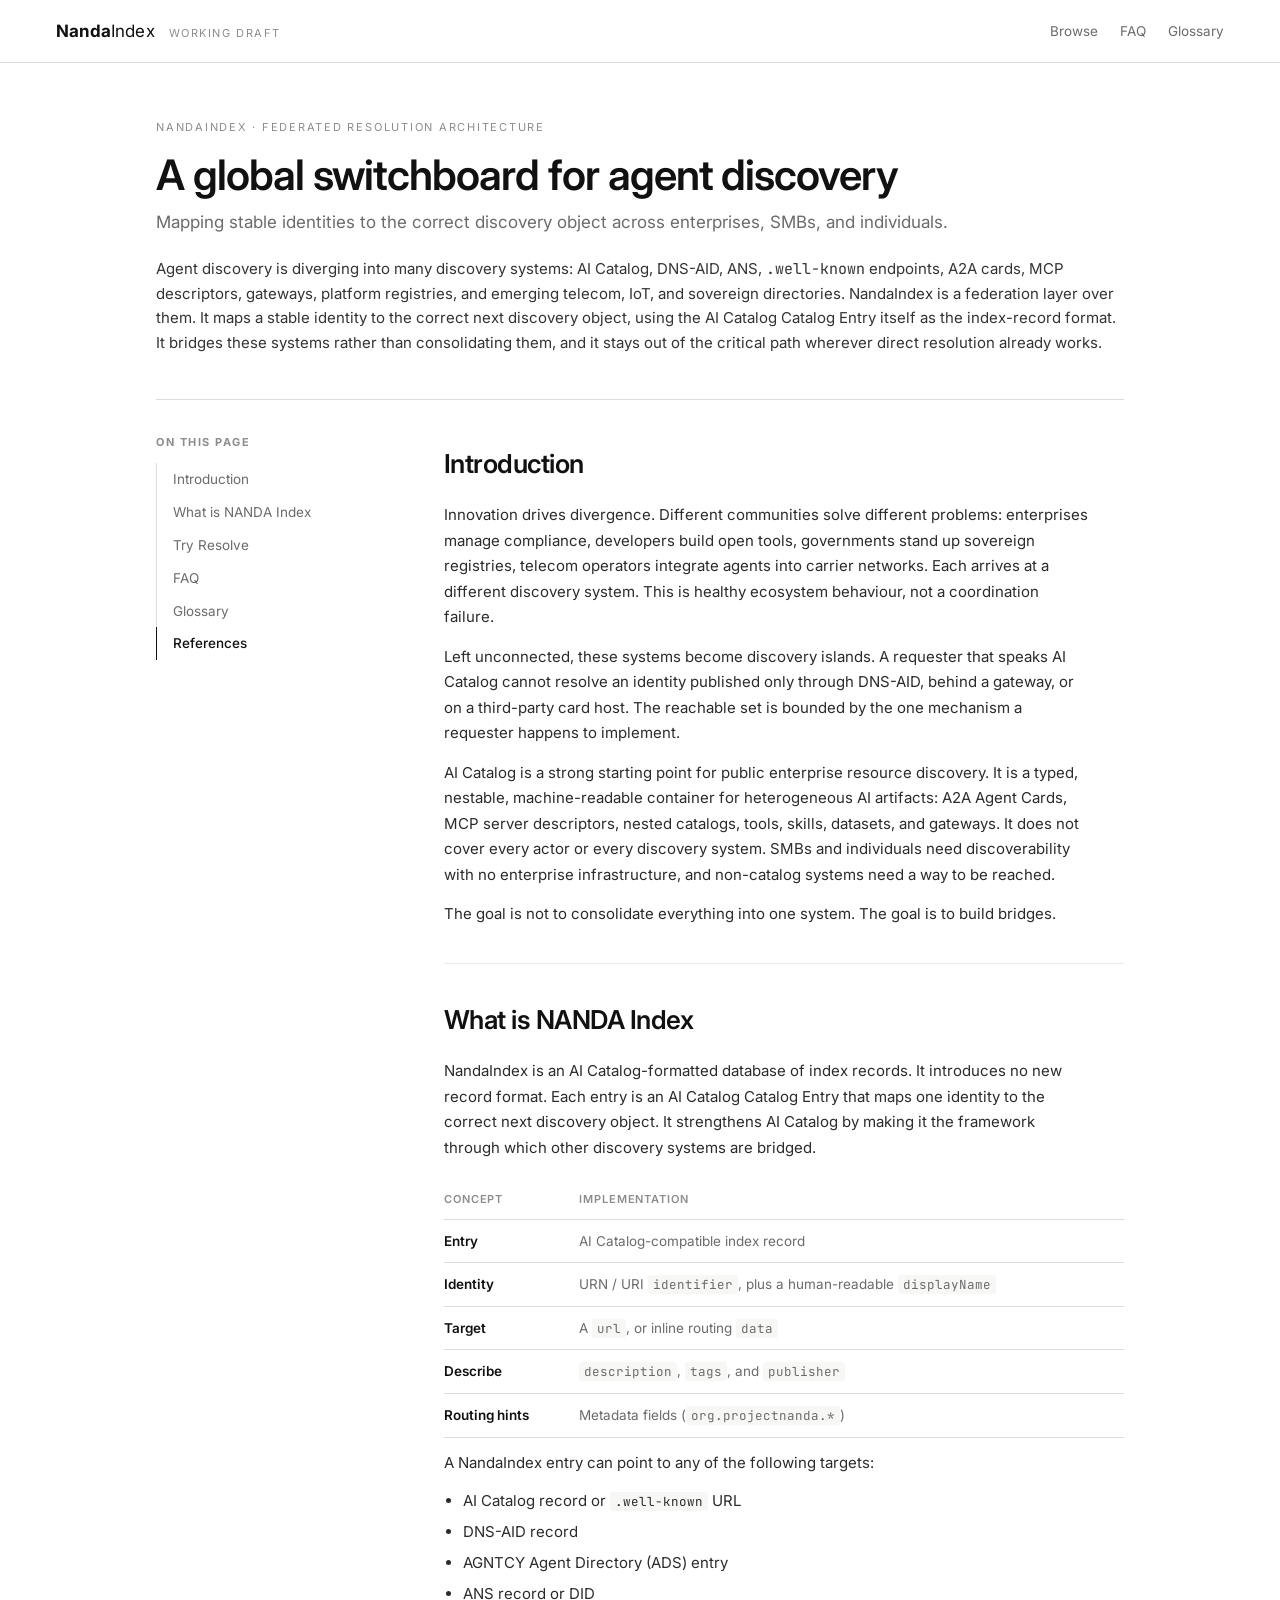
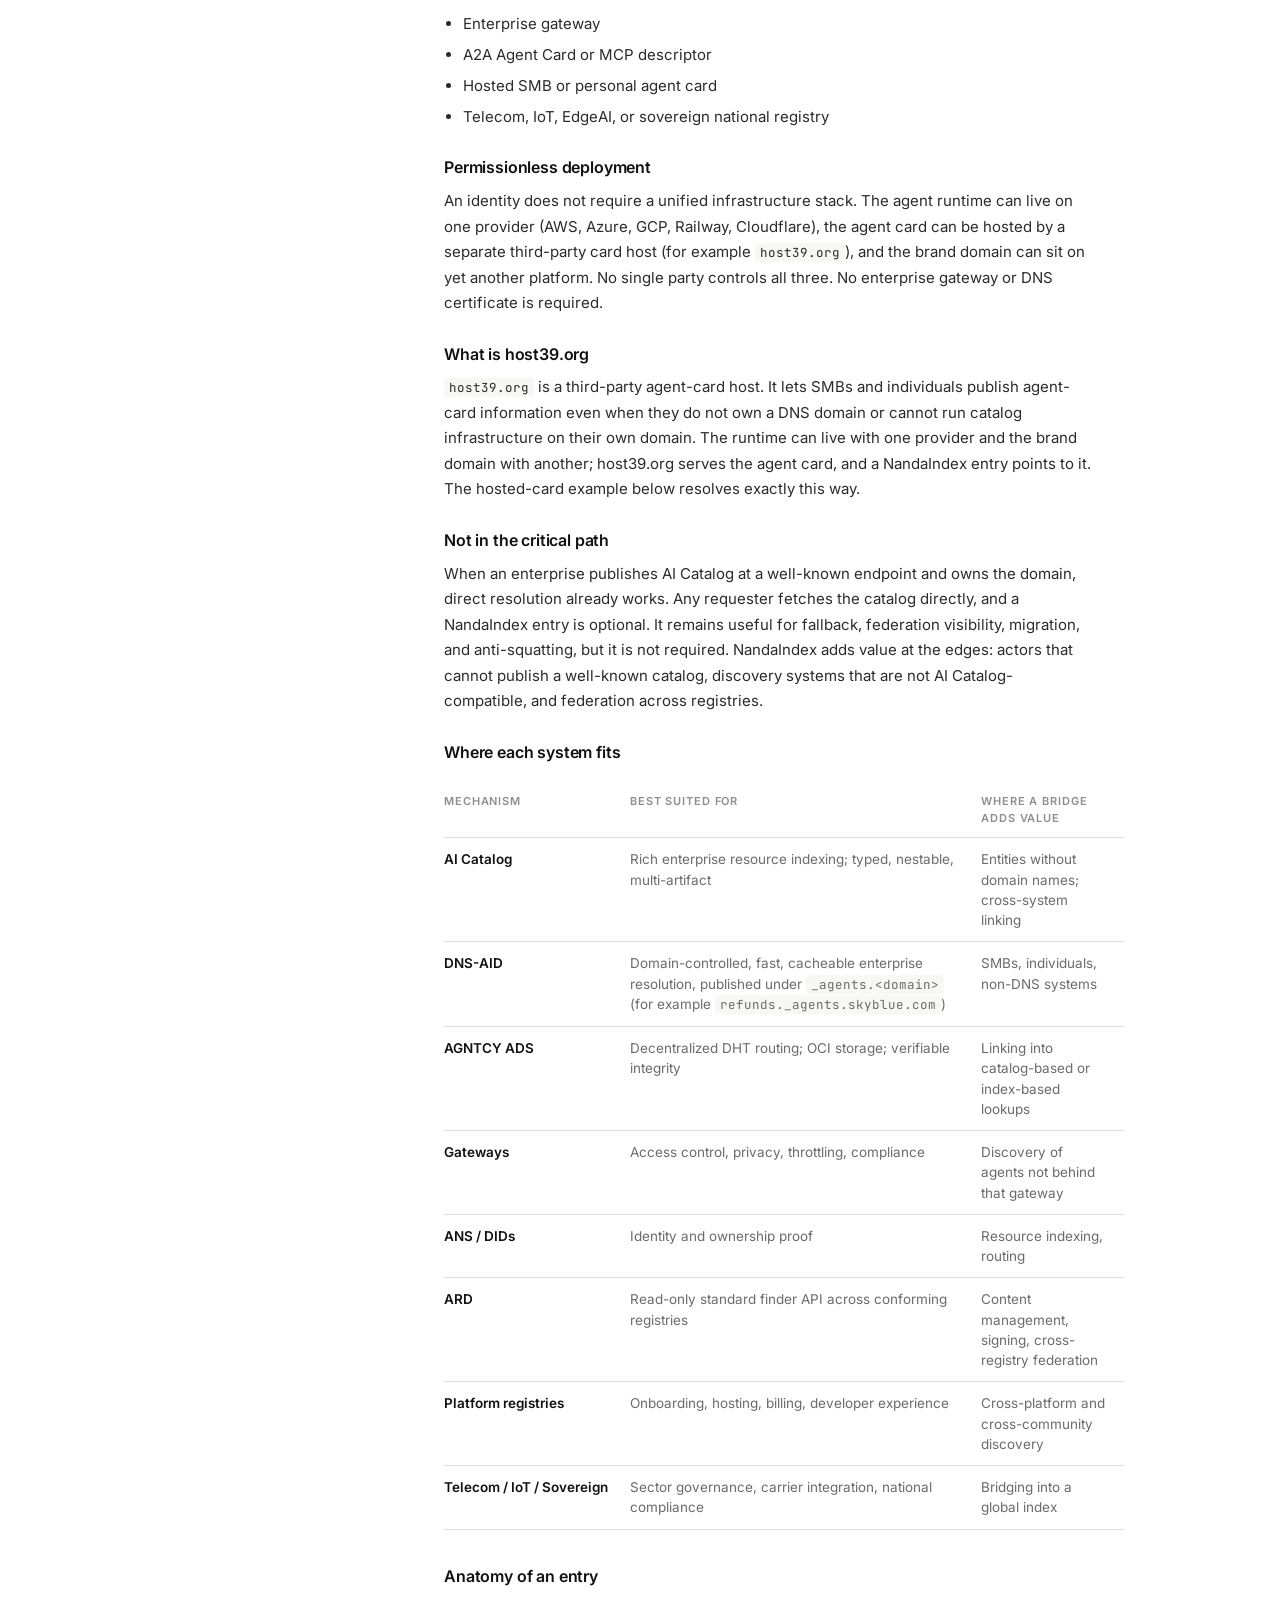
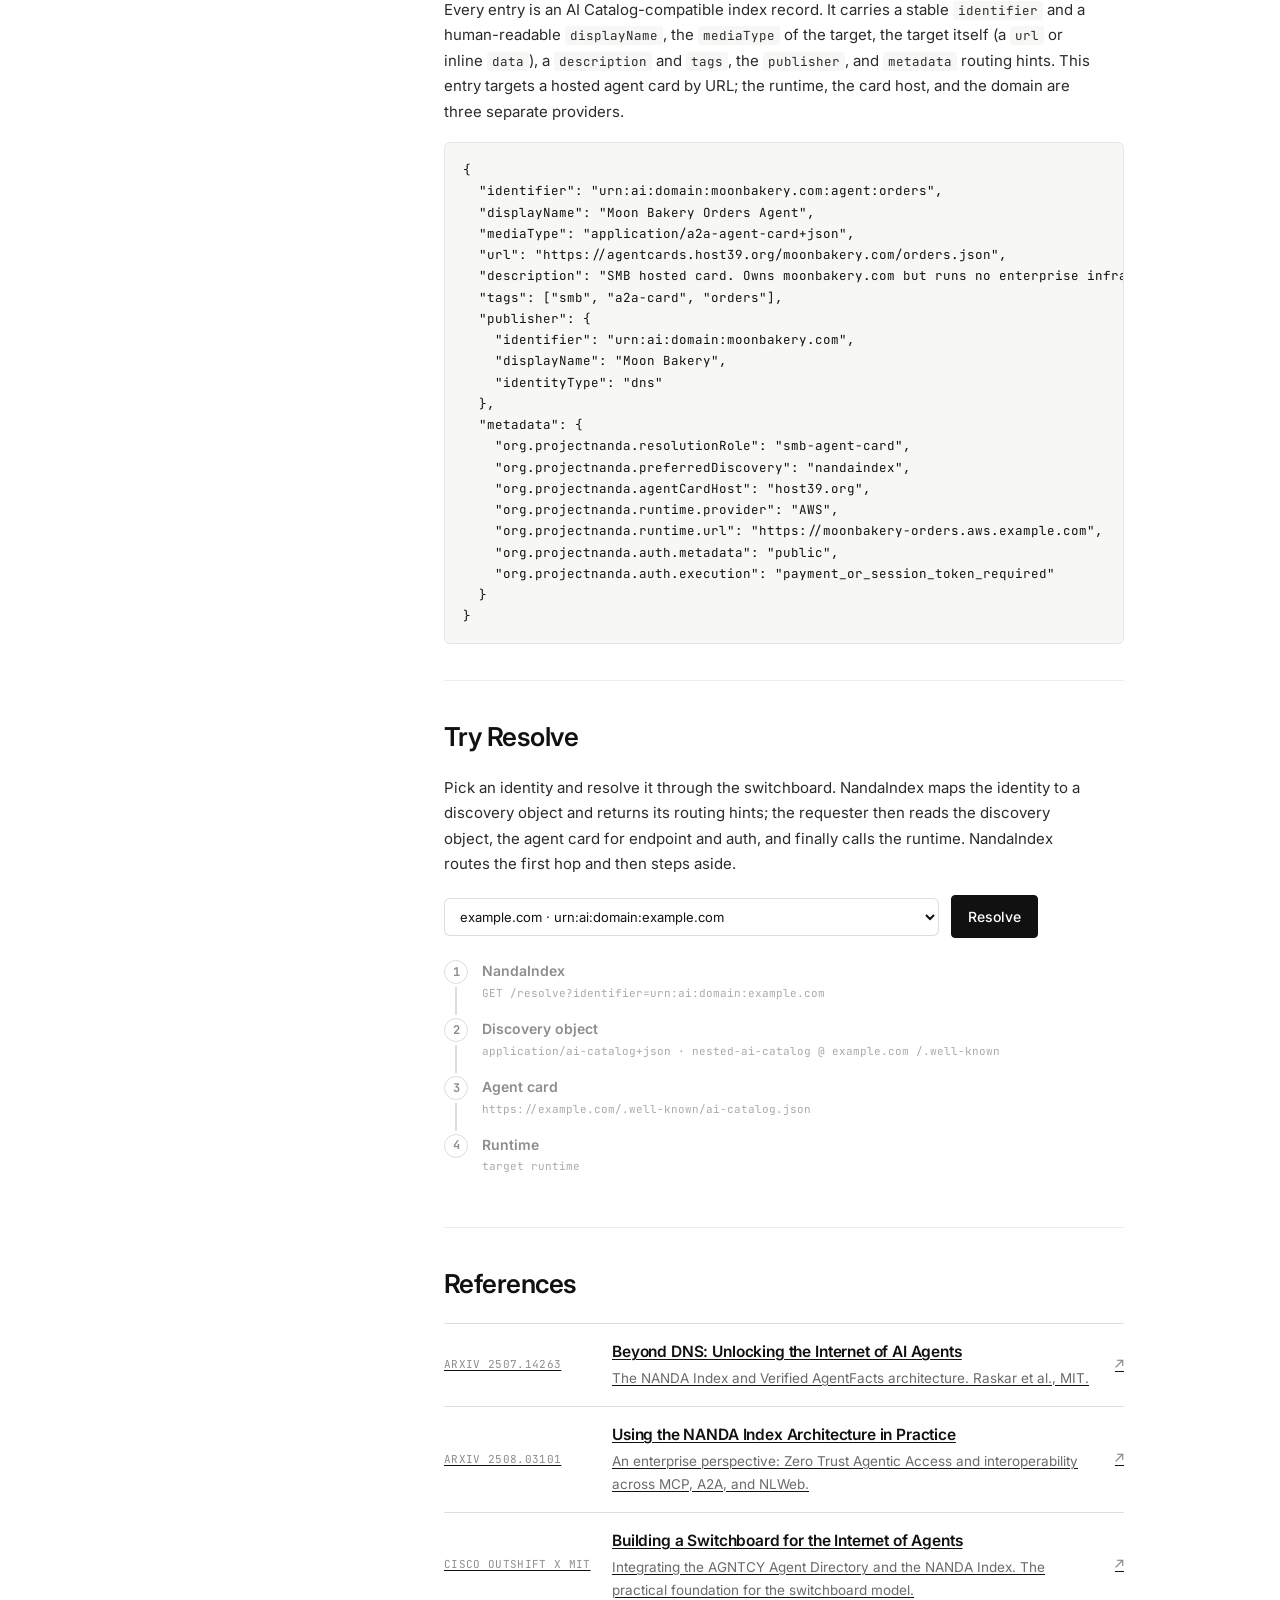
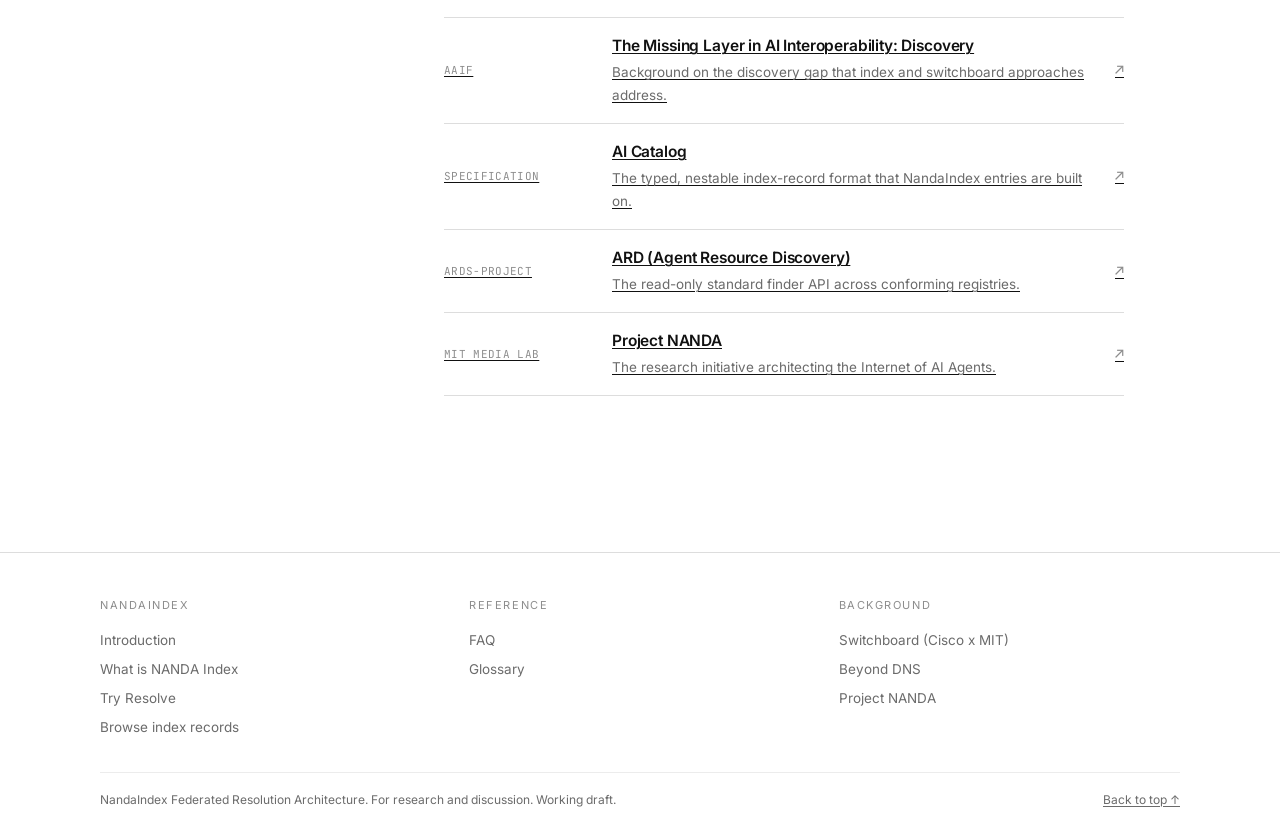
==== commit 15e7010e: "Adopt tab-1 index-record format Add displayName, description, tags, and a publisher to every index r" ====
--- a/index.html
+++ b/index.html
@@ -94,9 +94,10 @@
             <table class="spec-table">
               <thead><tr><th>Concept</th><th>Implementation</th></tr></thead>
               <tbody>
-                <tr><th>Entry</th><td>AI Catalog Catalog Entry</td></tr>
-                <tr><th>Identity</th><td>URN / URI identifier</td></tr>
-                <tr><th>Target</th><td>URL, or inline routing data</td></tr>
+                <tr><th>Entry</th><td>AI Catalog-compatible index record</td></tr>
+                <tr><th>Identity</th><td>URN / URI <code>identifier</code>, plus a human-readable <code>displayName</code></td></tr>
+                <tr><th>Target</th><td>A <code>url</code>, or inline routing <code>data</code></td></tr>
+                <tr><th>Describe</th><td><code>description</code>, <code>tags</code>, and <code>publisher</code></td></tr>
                 <tr><th>Routing hints</th><td>Metadata fields (<code>org.projectnanda.*</code>)</td></tr>
               </tbody>
             </table>
@@ -162,18 +163,32 @@
 
           <h3>Anatomy of an entry</h3>
           <p>
-            Every entry carries four things: a stable <code>identifier</code>, the <code>mediaType</code>
-            of the target, the target itself (a <code>url</code> or inline <code>data</code>), and
-            <code>metadata</code> routing hints. This entry targets a hosted agent card by URL; the
-            runtime, the card host, and the domain are three separate providers.
+            Every entry is an AI Catalog-compatible index record. It carries a stable
+            <code>identifier</code> and a human-readable <code>displayName</code>, the
+            <code>mediaType</code> of the target, the target itself (a <code>url</code> or inline
+            <code>data</code>), a <code>description</code> and <code>tags</code>, the
+            <code>publisher</code>, and <code>metadata</code> routing hints. This entry targets a hosted
+            agent card by URL; the runtime, the card host, and the domain are three separate providers.
           </p>
           <pre class="codeblock">{
   "identifier": "urn:ai:domain:moonbakery.com:agent:orders",
+  "displayName": "Moon Bakery Orders Agent",
   "mediaType": "application/a2a-agent-card+json",
   "url": "https://agentcards.host39.org/moonbakery.com/orders.json",
+  "description": "SMB hosted card. Owns moonbakery.com but runs no enterprise infrastructure. Runtime, agent card, and domain sit with three separate providers, a demonstration of permissionless deployment: no enterprise gateway, no DNS certificate.",
+  "tags": ["smb", "a2a-card", "orders"],
+  "publisher": {
+    "identifier": "urn:ai:domain:moonbakery.com",
+    "displayName": "Moon Bakery",
+    "identityType": "dns"
+  },
   "metadata": {
+    "org.projectnanda.resolutionRole": "smb-agent-card",
+    "org.projectnanda.preferredDiscovery": "nandaindex",
     "org.projectnanda.agentCardHost": "host39.org",
     "org.projectnanda.runtime.provider": "AWS",
+    "org.projectnanda.runtime.url": "https://moonbakery-orders.aws.example.com",
+    "org.projectnanda.auth.metadata": "public",
     "org.projectnanda.auth.execution": "payment_or_session_token_required"
   }
 }</pre>
@@ -268,7 +283,7 @@
   </footer>
 
   <!-- catalog engine provides DATA + HOPS for the Try Resolve widget (init no-ops without a #grid) -->
-  <script src="explore.js"></script>
+  <script src="explore.js?v=5"></script>
   <script>
     // section-highlight in the contents rail
     (function () {
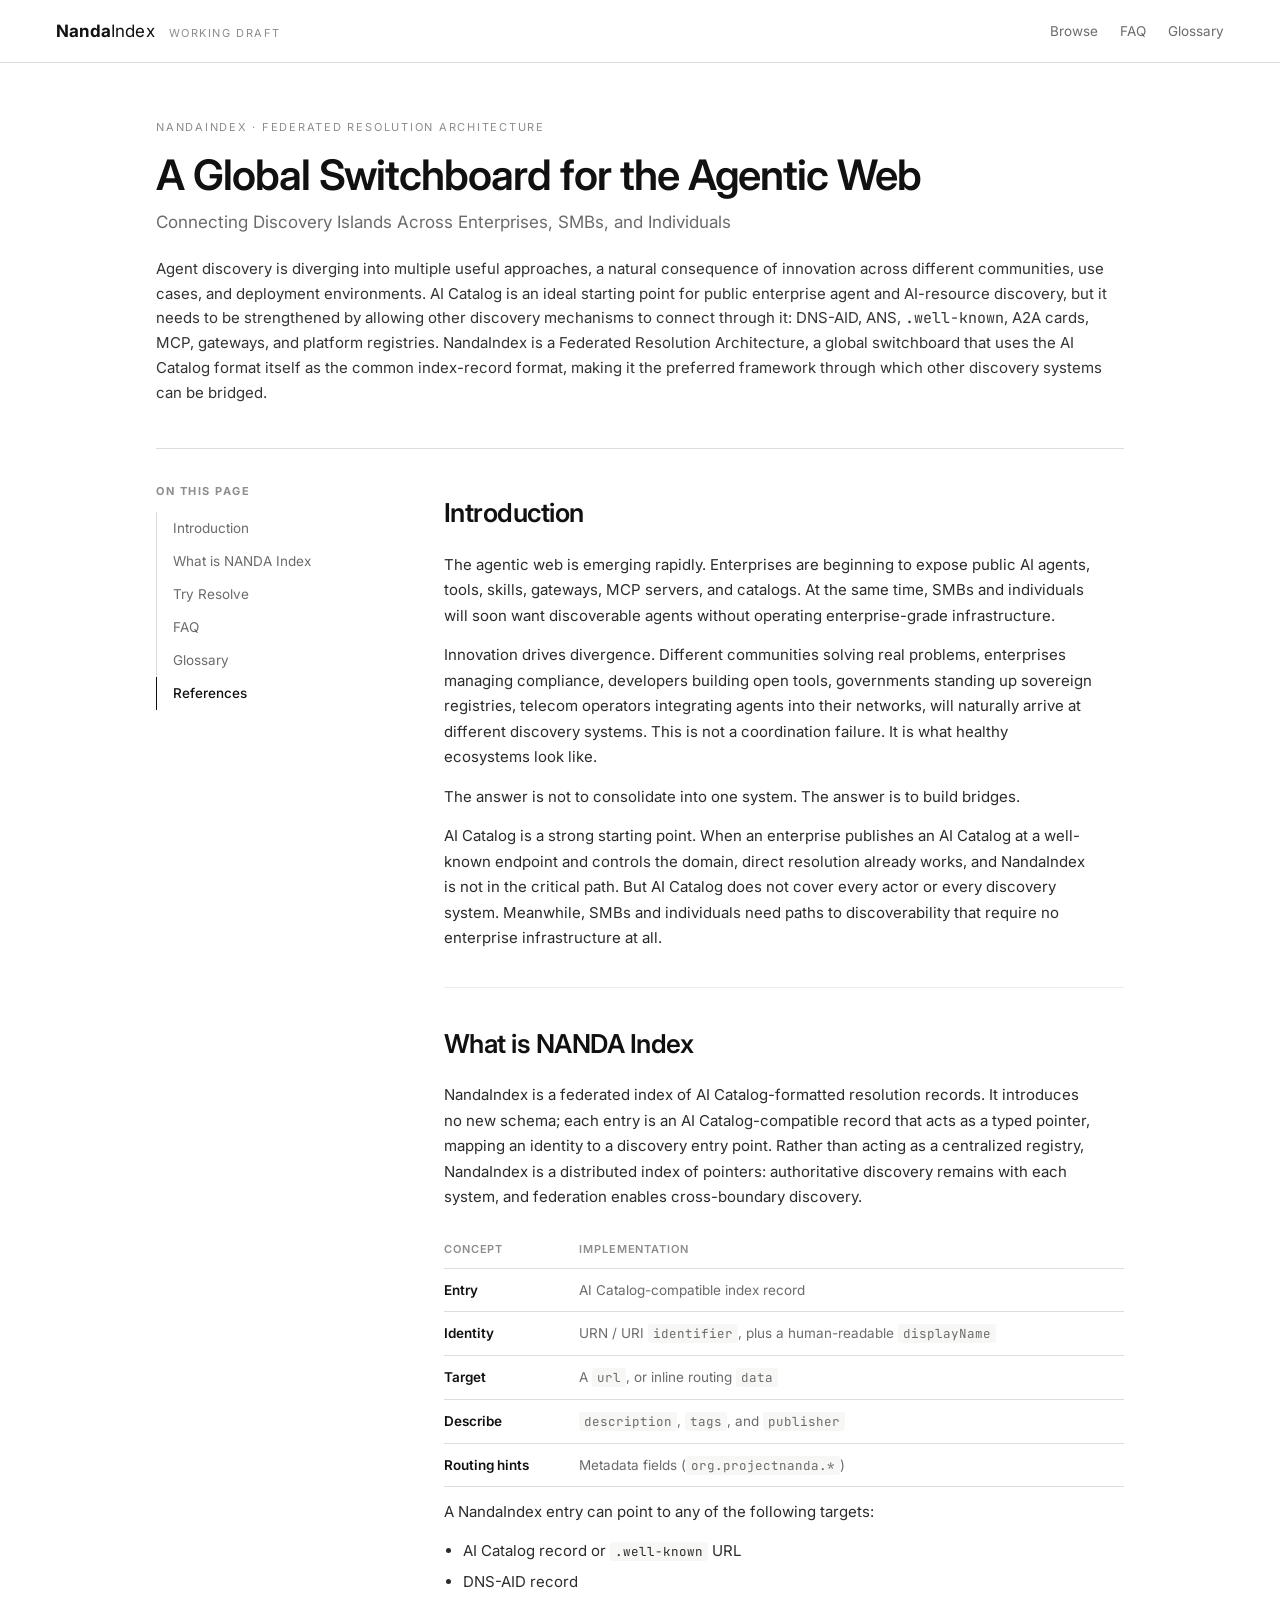
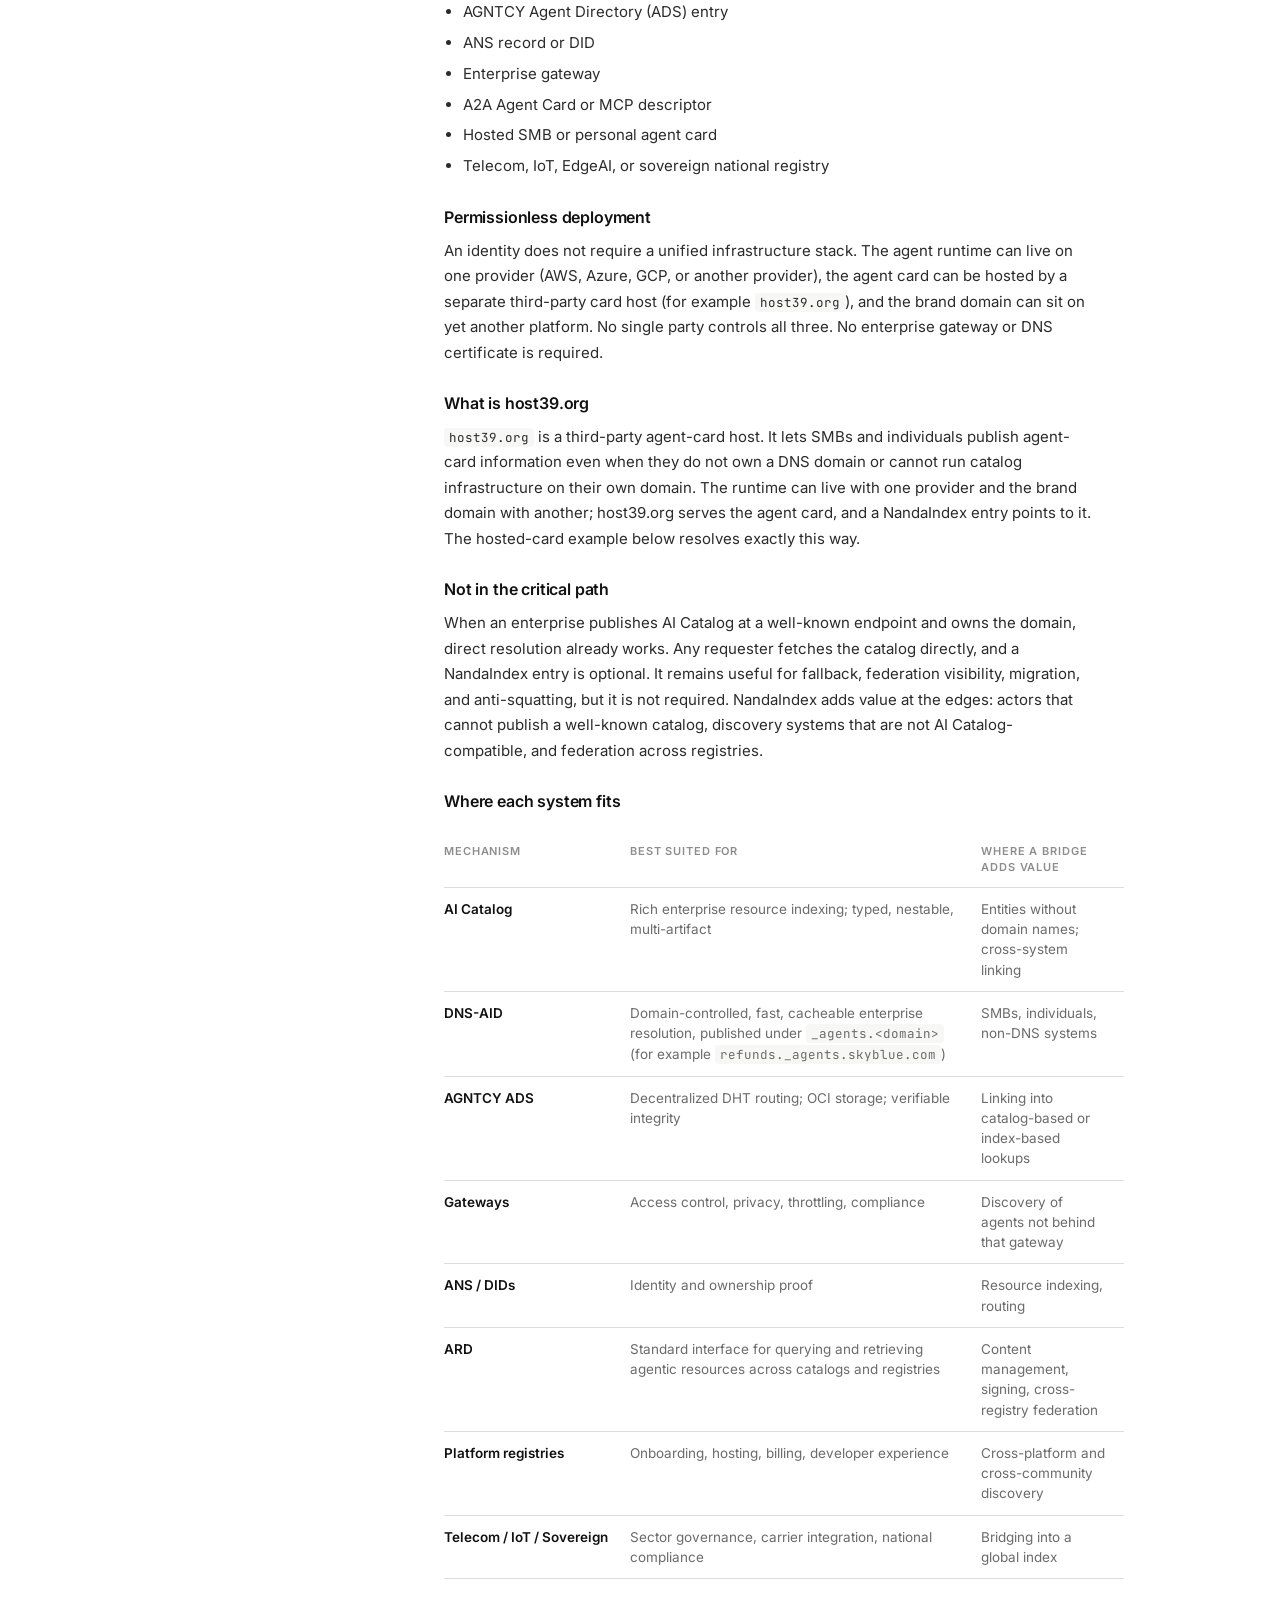
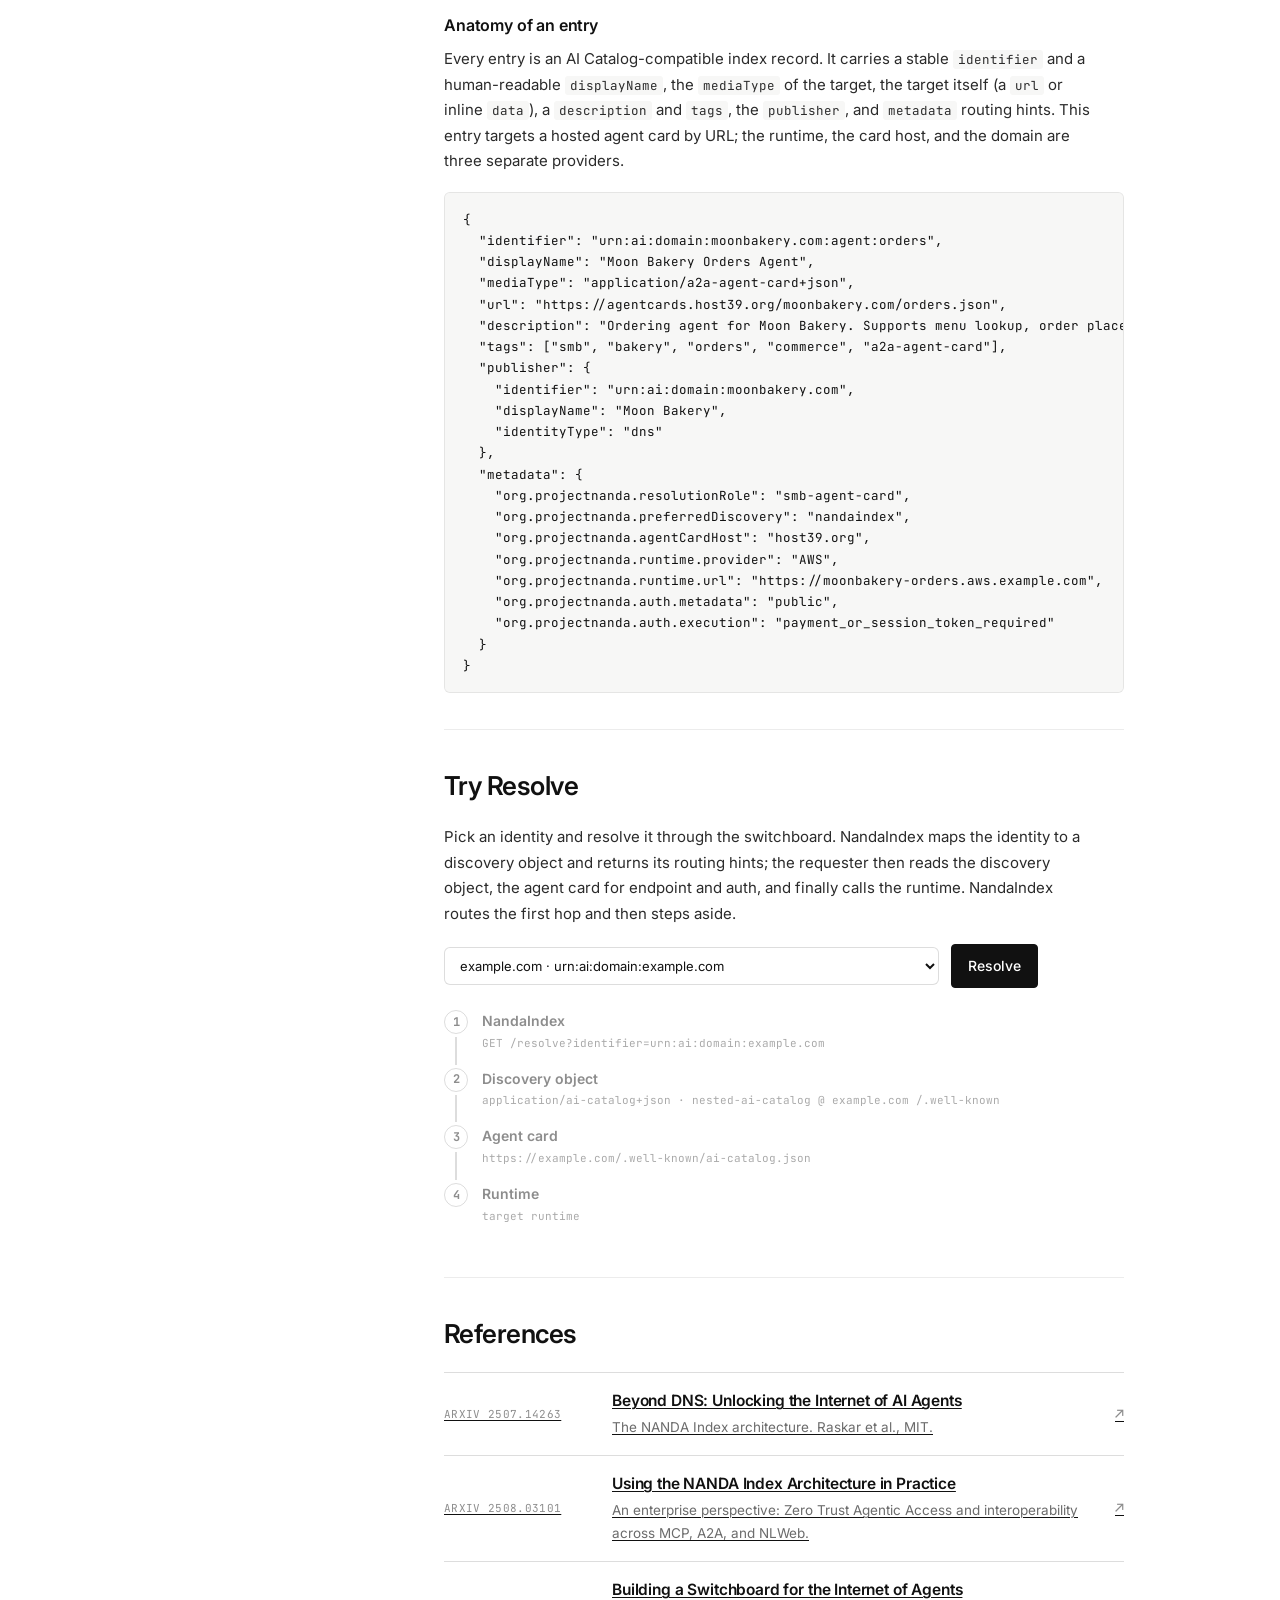
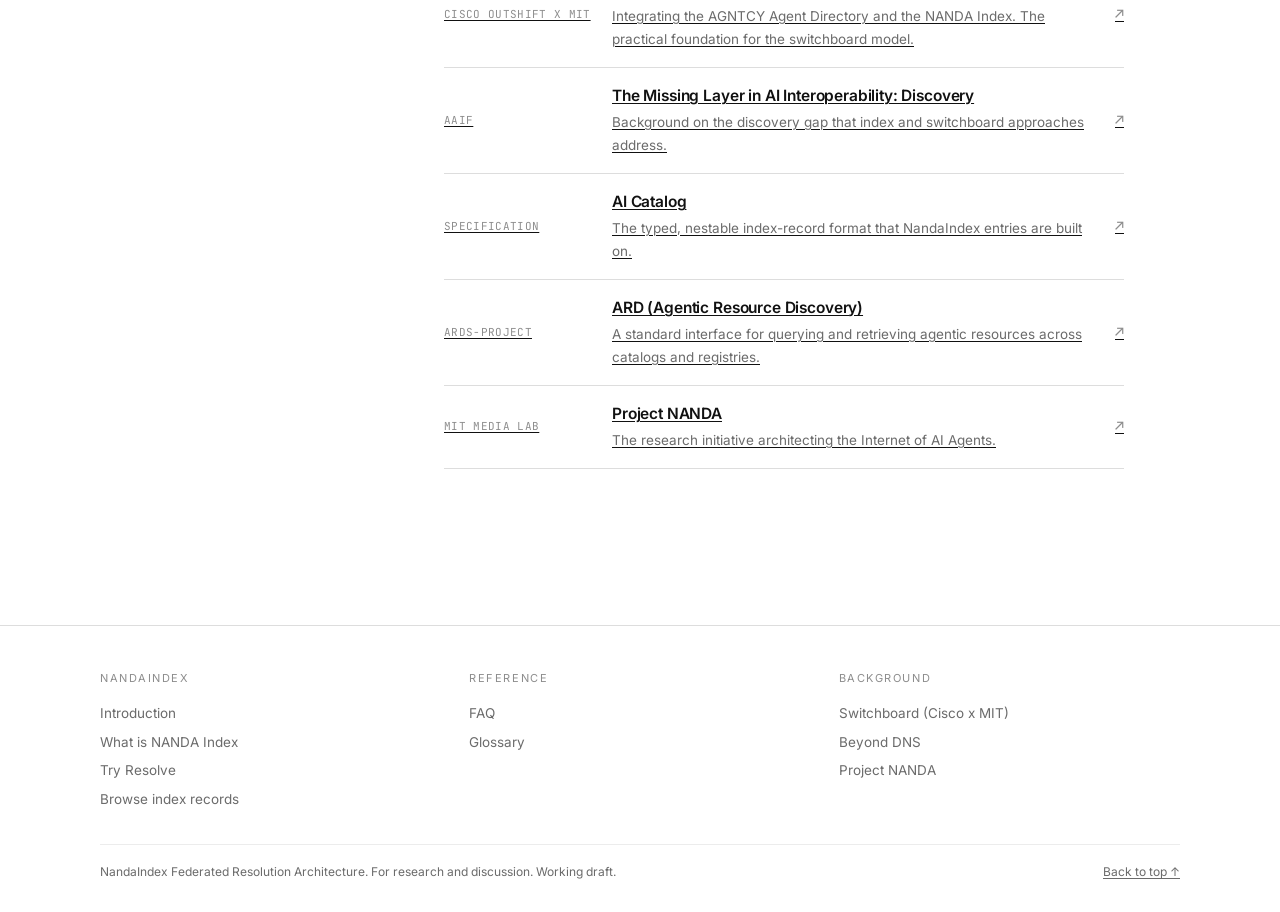
==== commit 1918798f: "Match site language to the merged paper Rebuild paper.html as the merged paper (abstract and introdu" ====
--- a/index.html
+++ b/index.html
@@ -27,16 +27,17 @@
     <!-- ============ TITLE ============ -->
     <header class="doc-hero">
       <p class="eyebrow">NandaIndex · Federated Resolution Architecture</p>
-      <h1>A global switchboard for agent discovery</h1>
-      <p class="subtitle">Mapping stable identities to the correct discovery object across enterprises, SMBs, and individuals.</p>
+      <h1>A Global Switchboard for the Agentic Web</h1>
+      <p class="subtitle">Connecting Discovery Islands Across Enterprises, SMBs, and Individuals</p>
       <p class="abstract">
-        Agent discovery is diverging into many discovery systems: AI Catalog, DNS-AID, ANS,
-        <code>.well-known</code> endpoints, A2A cards, MCP descriptors, gateways, platform registries,
-        and emerging telecom, IoT, and sovereign directories. NandaIndex is a federation layer over
-        them. It maps a stable identity to the correct next discovery object, using the AI Catalog
-        Catalog Entry itself as the index-record format. It bridges these systems rather than
-        consolidating them, and it stays out of the critical path wherever direct resolution already
-        works.
+        Agent discovery is diverging into multiple useful approaches, a natural consequence of
+        innovation across different communities, use cases, and deployment environments. AI Catalog is
+        an ideal starting point for public enterprise agent and AI-resource discovery, but it needs to
+        be strengthened by allowing other discovery mechanisms to connect through it: DNS-AID, ANS,
+        <code>.well-known</code>, A2A cards, MCP, gateways, and platform registries. NandaIndex is a
+        Federated Resolution Architecture, a global switchboard that uses the AI Catalog format itself as
+        the common index-record format, making it the preferred framework through which other discovery
+        systems can be bridged.
       </p>
     </header>
 
@@ -61,34 +62,35 @@
         <section id="intro">
           <h2>Introduction</h2>
           <p>
-            Innovation drives divergence. Different communities solve different problems: enterprises
-            manage compliance, developers build open tools, governments stand up sovereign registries,
-            telecom operators integrate agents into carrier networks. Each arrives at a different
-            discovery system. This is healthy ecosystem behaviour, not a coordination failure.
-          </p>
-          <p>
-            Left unconnected, these systems become discovery islands. A requester that speaks AI Catalog
-            cannot resolve an identity published only through DNS-AID, behind a gateway, or on a
-            third-party card host. The reachable set is bounded by the one mechanism a requester happens
-            to implement.
-          </p>
-          <p>
-            AI Catalog is a strong starting point for public enterprise resource discovery. It is a
-            typed, nestable, machine-readable container for heterogeneous AI artifacts: A2A Agent Cards,
-            MCP server descriptors, nested catalogs, tools, skills, datasets, and gateways. It does not
-            cover every actor or every discovery system. SMBs and individuals need discoverability with
-            no enterprise infrastructure, and non-catalog systems need a way to be reached.
-          </p>
-          <p>The goal is not to consolidate everything into one system. The goal is to build bridges.</p>
+            The agentic web is emerging rapidly. Enterprises are beginning to expose public AI agents,
+            tools, skills, gateways, MCP servers, and catalogs. At the same time, SMBs and individuals
+            will soon want discoverable agents without operating enterprise-grade infrastructure.
+          </p>
+          <p>
+            Innovation drives divergence. Different communities solving real problems, enterprises
+            managing compliance, developers building open tools, governments standing up sovereign
+            registries, telecom operators integrating agents into their networks, will naturally arrive
+            at different discovery systems. This is not a coordination failure. It is what healthy
+            ecosystems look like.
+          </p>
+          <p>The answer is not to consolidate into one system. The answer is to build bridges.</p>
+          <p>
+            AI Catalog is a strong starting point. When an enterprise publishes an AI Catalog at a
+            well-known endpoint and controls the domain, direct resolution already works, and NandaIndex
+            is not in the critical path. But AI Catalog does not cover every actor or every discovery
+            system. Meanwhile, SMBs and individuals need paths to discoverability that require no
+            enterprise infrastructure at all.
+          </p>
         </section>
 
         <section id="what">
           <h2>What is NANDA Index</h2>
           <p>
-            NandaIndex is an AI Catalog-formatted database of index records. It introduces no new record
-            format. Each entry is an AI Catalog Catalog Entry that maps one identity to the correct next
-            discovery object. It strengthens AI Catalog by making it the framework through which other
-            discovery systems are bridged.
+            NandaIndex is a federated index of AI Catalog-formatted resolution records. It introduces no
+            new schema; each entry is an AI Catalog-compatible record that acts as a typed pointer,
+            mapping an identity to a discovery entry point. Rather than acting as a centralized registry,
+            NandaIndex is a distributed index of pointers: authoritative discovery remains with each
+            system, and federation enables cross-boundary discovery.
           </p>
           <div class="table-scroll">
             <table class="spec-table">
@@ -117,7 +119,7 @@
           <h3>Permissionless deployment</h3>
           <p>
             An identity does not require a unified infrastructure stack. The agent runtime can live on
-            one provider (AWS, Azure, GCP, Railway, Cloudflare), the agent card can be hosted by a
+            one provider (AWS, Azure, GCP, or another provider), the agent card can be hosted by a
             separate third-party card host (for example <code>host39.org</code>), and the brand domain
             can sit on yet another platform. No single party controls all three. No enterprise gateway or
             DNS certificate is required.
@@ -154,7 +156,7 @@
                 <tr><th>AGNTCY ADS</th><td>Decentralized DHT routing; OCI storage; verifiable integrity</td><td>Linking into catalog-based or index-based lookups</td></tr>
                 <tr><th>Gateways</th><td>Access control, privacy, throttling, compliance</td><td>Discovery of agents not behind that gateway</td></tr>
                 <tr><th>ANS / DIDs</th><td>Identity and ownership proof</td><td>Resource indexing, routing</td></tr>
-                <tr><th>ARD</th><td>Read-only standard finder API across conforming registries</td><td>Content management, signing, cross-registry federation</td></tr>
+                <tr><th>ARD</th><td>Standard interface for querying and retrieving agentic resources across catalogs and registries</td><td>Content management, signing, cross-registry federation</td></tr>
                 <tr><th>Platform registries</th><td>Onboarding, hosting, billing, developer experience</td><td>Cross-platform and cross-community discovery</td></tr>
                 <tr><th>Telecom / IoT / Sovereign</th><td>Sector governance, carrier integration, national compliance</td><td>Bridging into a global index</td></tr>
               </tbody>
@@ -175,8 +177,8 @@
   "displayName": "Moon Bakery Orders Agent",
   "mediaType": "application/a2a-agent-card+json",
   "url": "https://agentcards.host39.org/moonbakery.com/orders.json",
-  "description": "SMB hosted card. Owns moonbakery.com but runs no enterprise infrastructure. Runtime, agent card, and domain sit with three separate providers, a demonstration of permissionless deployment: no enterprise gateway, no DNS certificate.",
-  "tags": ["smb", "a2a-card", "orders"],
+  "description": "Ordering agent for Moon Bakery. Supports menu lookup, order placement, pickup scheduling, and order status.",
+  "tags": ["smb", "bakery", "orders", "commerce", "a2a-agent-card"],
   "publisher": {
     "identifier": "urn:ai:domain:moonbakery.com",
     "displayName": "Moon Bakery",
@@ -214,7 +216,7 @@
           <div class="linkrows">
             <a class="linkrow" href="https://arxiv.org/abs/2507.14263" target="_blank" rel="noopener">
               <span class="lr-kind">arXiv 2507.14263</span>
-              <span class="lr-main"><h3>Beyond DNS: Unlocking the Internet of AI Agents</h3><p>The NANDA Index and Verified AgentFacts architecture. Raskar et al., MIT.</p></span>
+              <span class="lr-main"><h3>Beyond DNS: Unlocking the Internet of AI Agents</h3><p>The NANDA Index architecture. Raskar et al., MIT.</p></span>
               <span class="lr-arrow">↗</span>
             </a>
             <a class="linkrow" href="https://arxiv.org/abs/2508.03101" target="_blank" rel="noopener">
@@ -239,7 +241,7 @@
             </a>
             <a class="linkrow" href="https://github.com/ards-project/docs" target="_blank" rel="noopener">
               <span class="lr-kind">ards-project</span>
-              <span class="lr-main"><h3>ARD (Agent Resource Discovery)</h3><p>The read-only standard finder API across conforming registries.</p></span>
+              <span class="lr-main"><h3>ARD (Agentic Resource Discovery)</h3><p>A standard interface for querying and retrieving agentic resources across catalogs and registries.</p></span>
               <span class="lr-arrow">↗</span>
             </a>
             <a class="linkrow" href="https://projectnanda.org" target="_blank" rel="noopener">
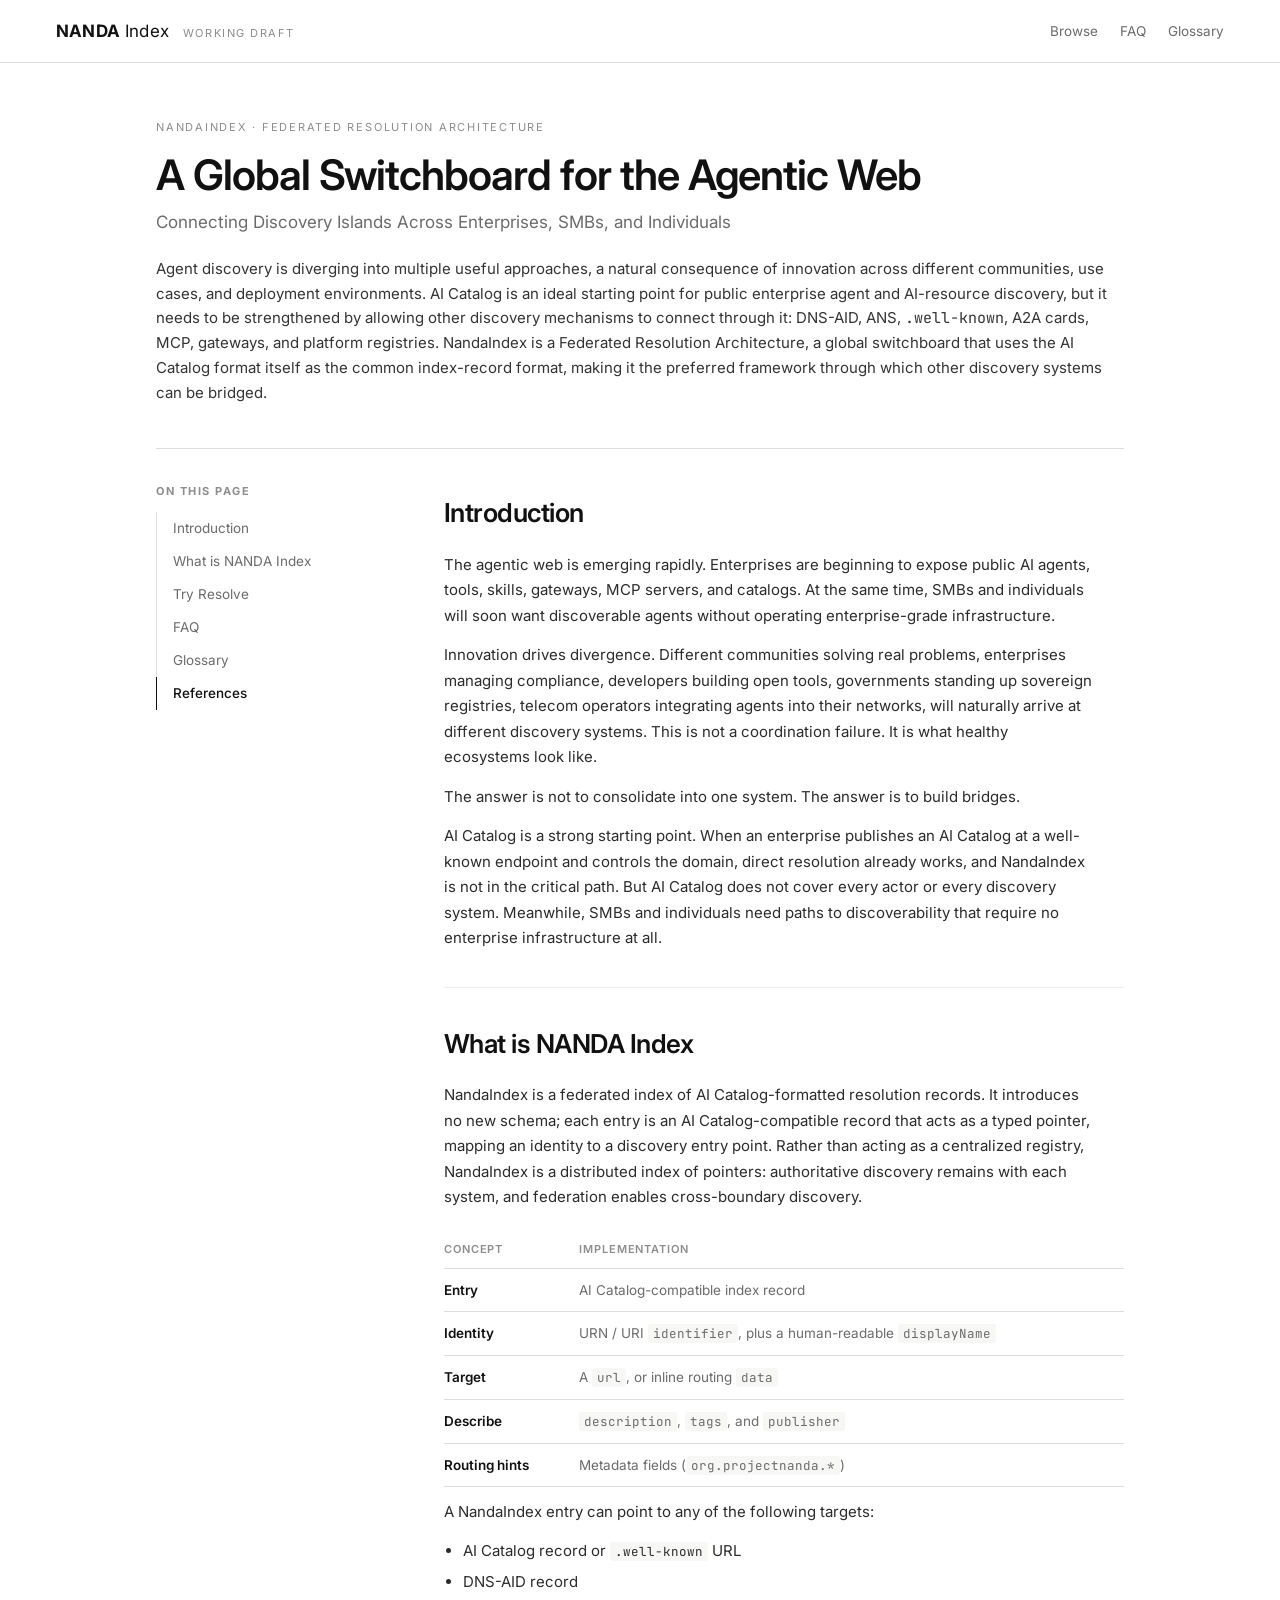
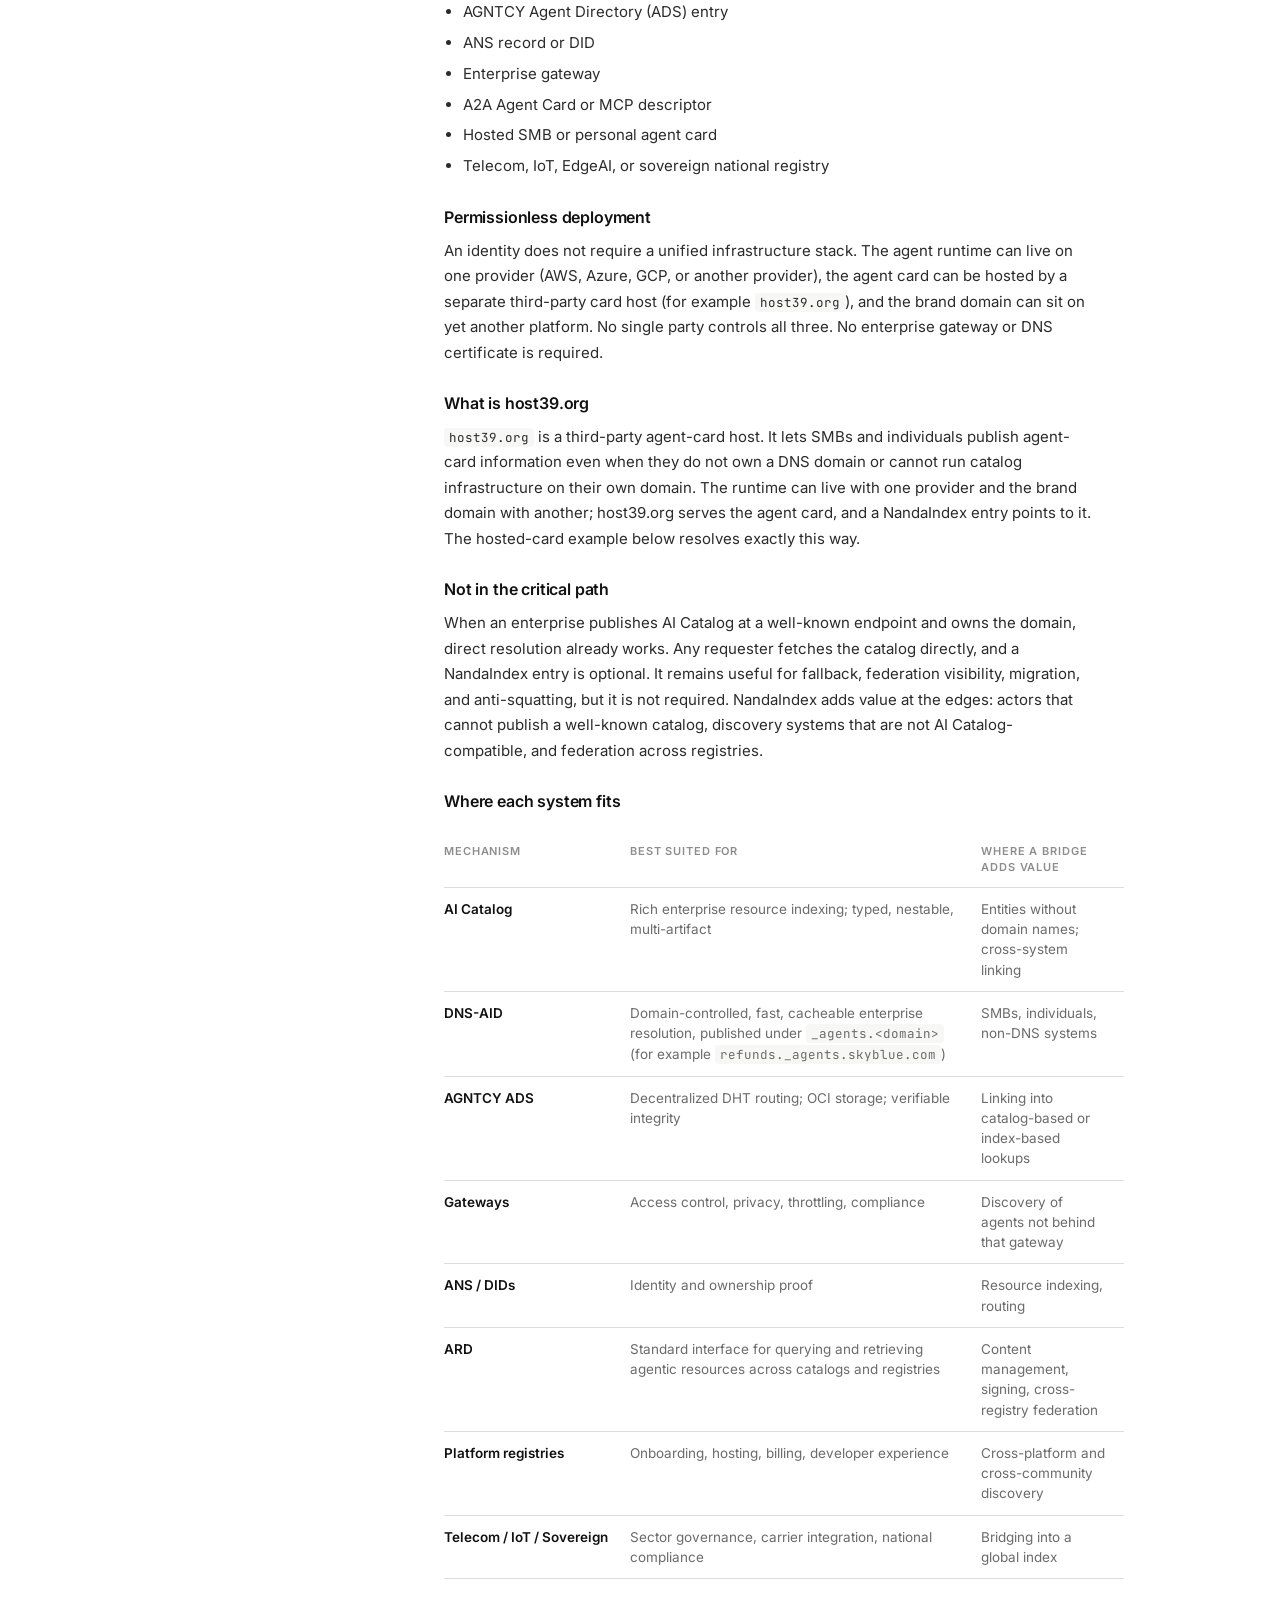
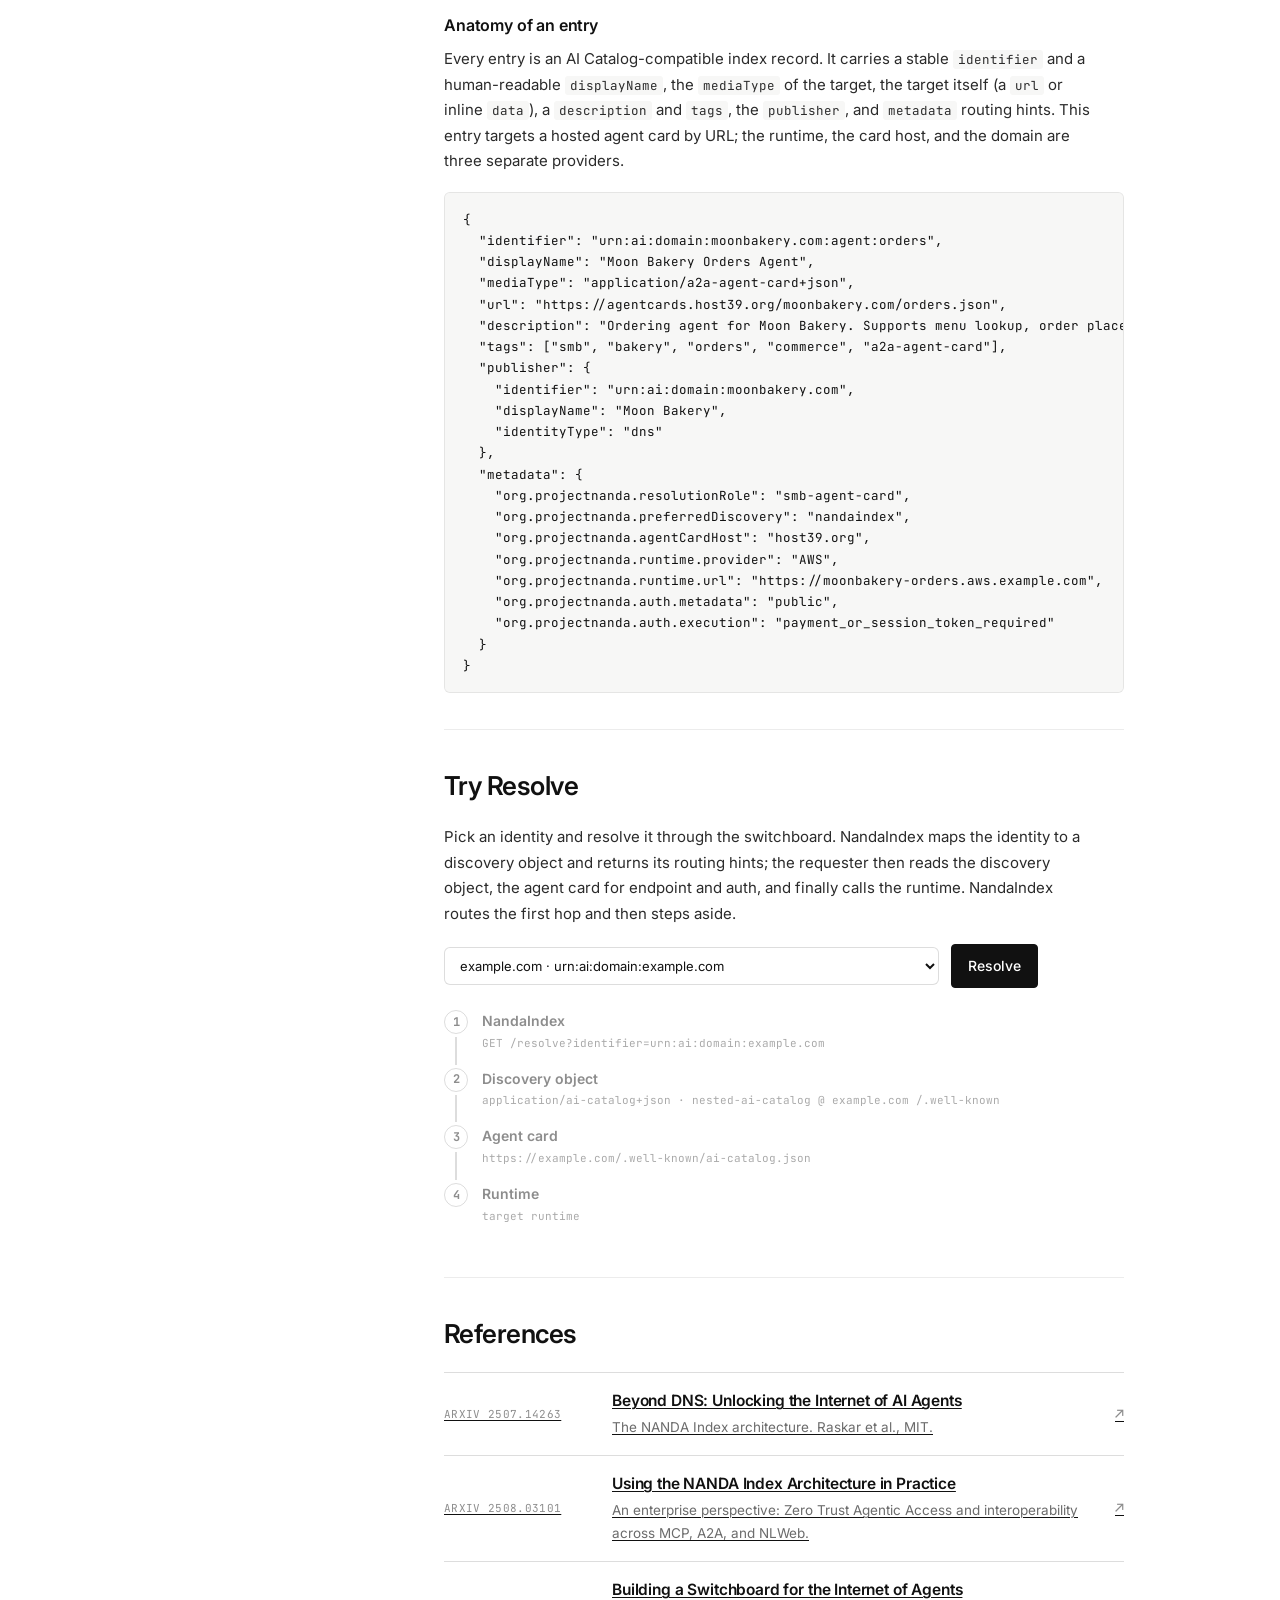
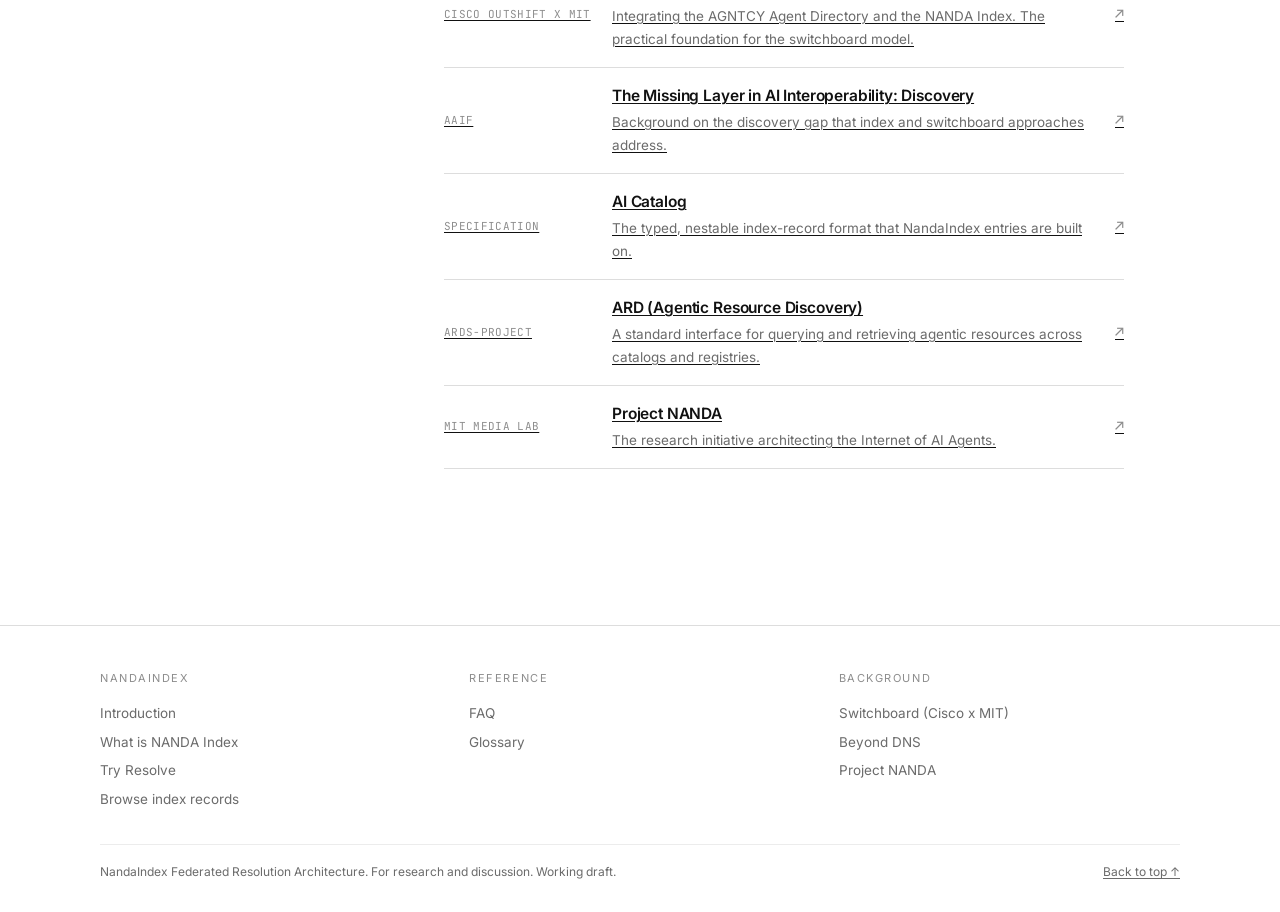
==== commit 5879d59d: "Fix top-menu brand to NANDA Index and show nav on mobile Render the topbar brand as 'NANDA Index'. R" ====
--- a/index.html
+++ b/index.html
@@ -5,14 +5,14 @@
   <meta name="viewport" content="width=device-width, initial-scale=1" />
   <title>NandaIndex · A federated resolution layer for agent discovery</title>
   <meta name="description" content="NandaIndex is a federation layer that maps a stable identity to the correct discovery object, using the AI Catalog entry as its index-record format. It bridges discovery systems rather than consolidating them." />
-  <link rel="stylesheet" href="styles.css?v=4" />
+  <link rel="stylesheet" href="styles.css?v=6" />
 </head>
 <body>
 
   <!-- ============ TOPBAR ============ -->
   <header class="topbar">
     <div class="brand">
-      <a href="index.html" class="brand-link"><strong>Nanda</strong>Index</a>
+      <a href="index.html" class="brand-link"><strong>NANDA</strong> Index</a>
       <span class="tag">Working draft</span>
     </div>
     <nav class="navlinks">
--- a/styles.css
+++ b/styles.css
@@ -227,7 +227,10 @@
 .contact-row .c-v a { color: var(--ink); text-decoration: underline; text-underline-offset: 2px; word-break: break-word; }
 @media (max-width: 640px) { .contact-row { grid-template-columns: 1fr; gap: 4px; } }
 
-@media (max-width: 600px) { .navlinks { display: none; } }
+@media (max-width: 600px) {
+  .topbar { flex-direction: column; align-items: flex-start; gap: 10px; }
+  .navlinks { width: 100%; gap: 18px; }
+}
 @media (prefers-reduced-motion: reduce) {
   html { scroll-behavior: auto; }
   * { transition: none !important; }
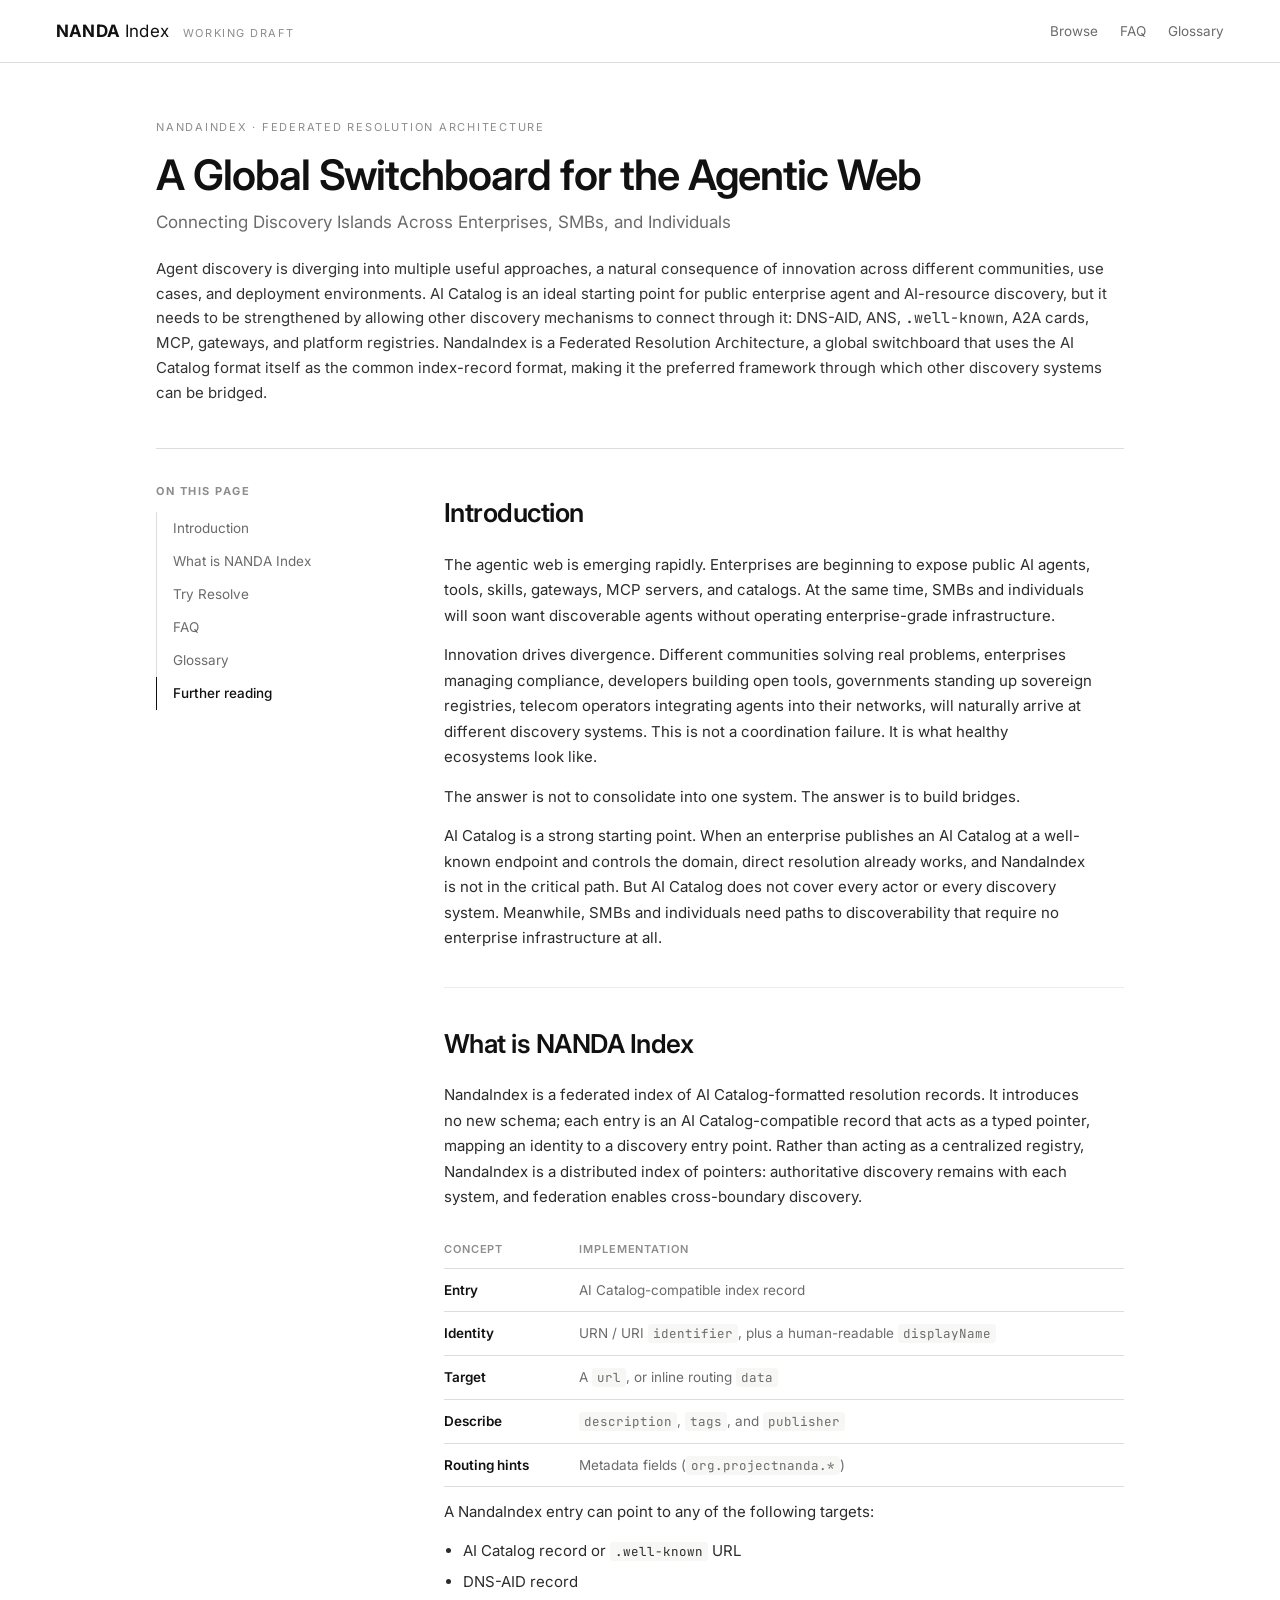
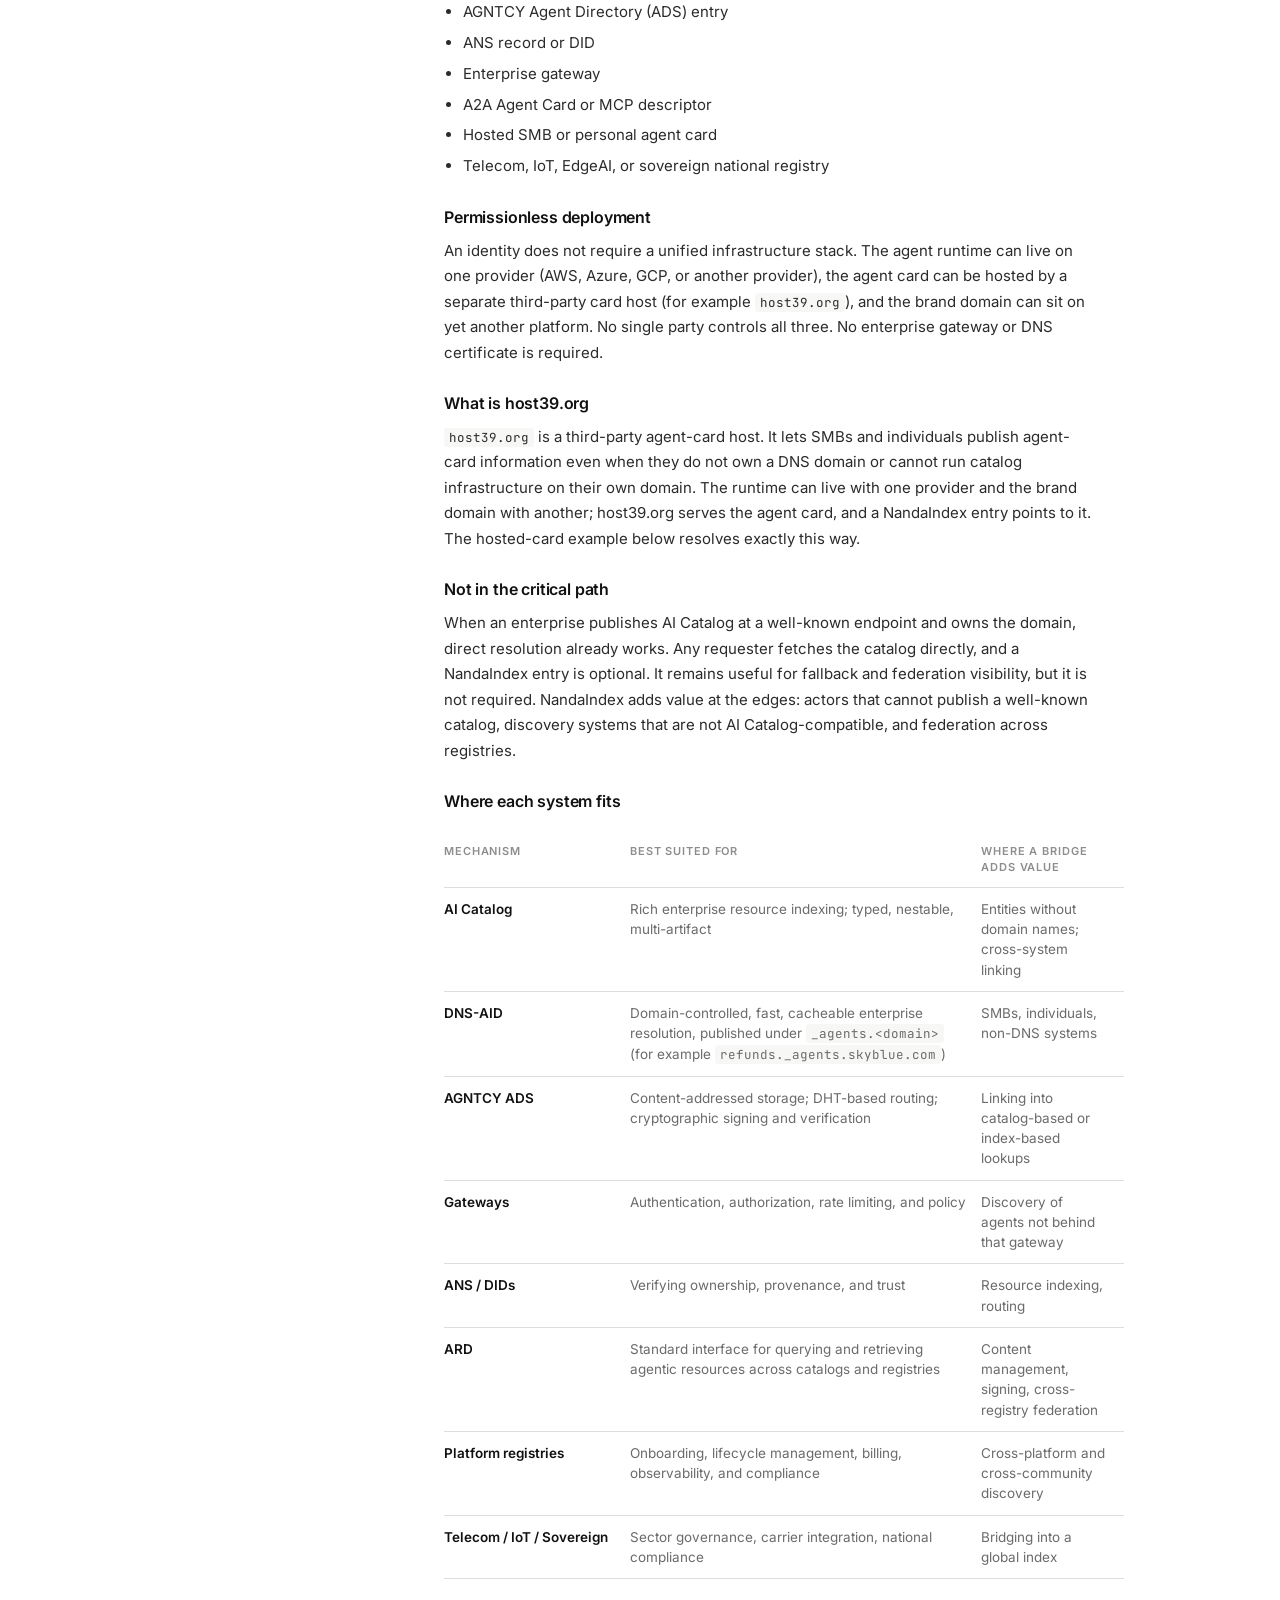
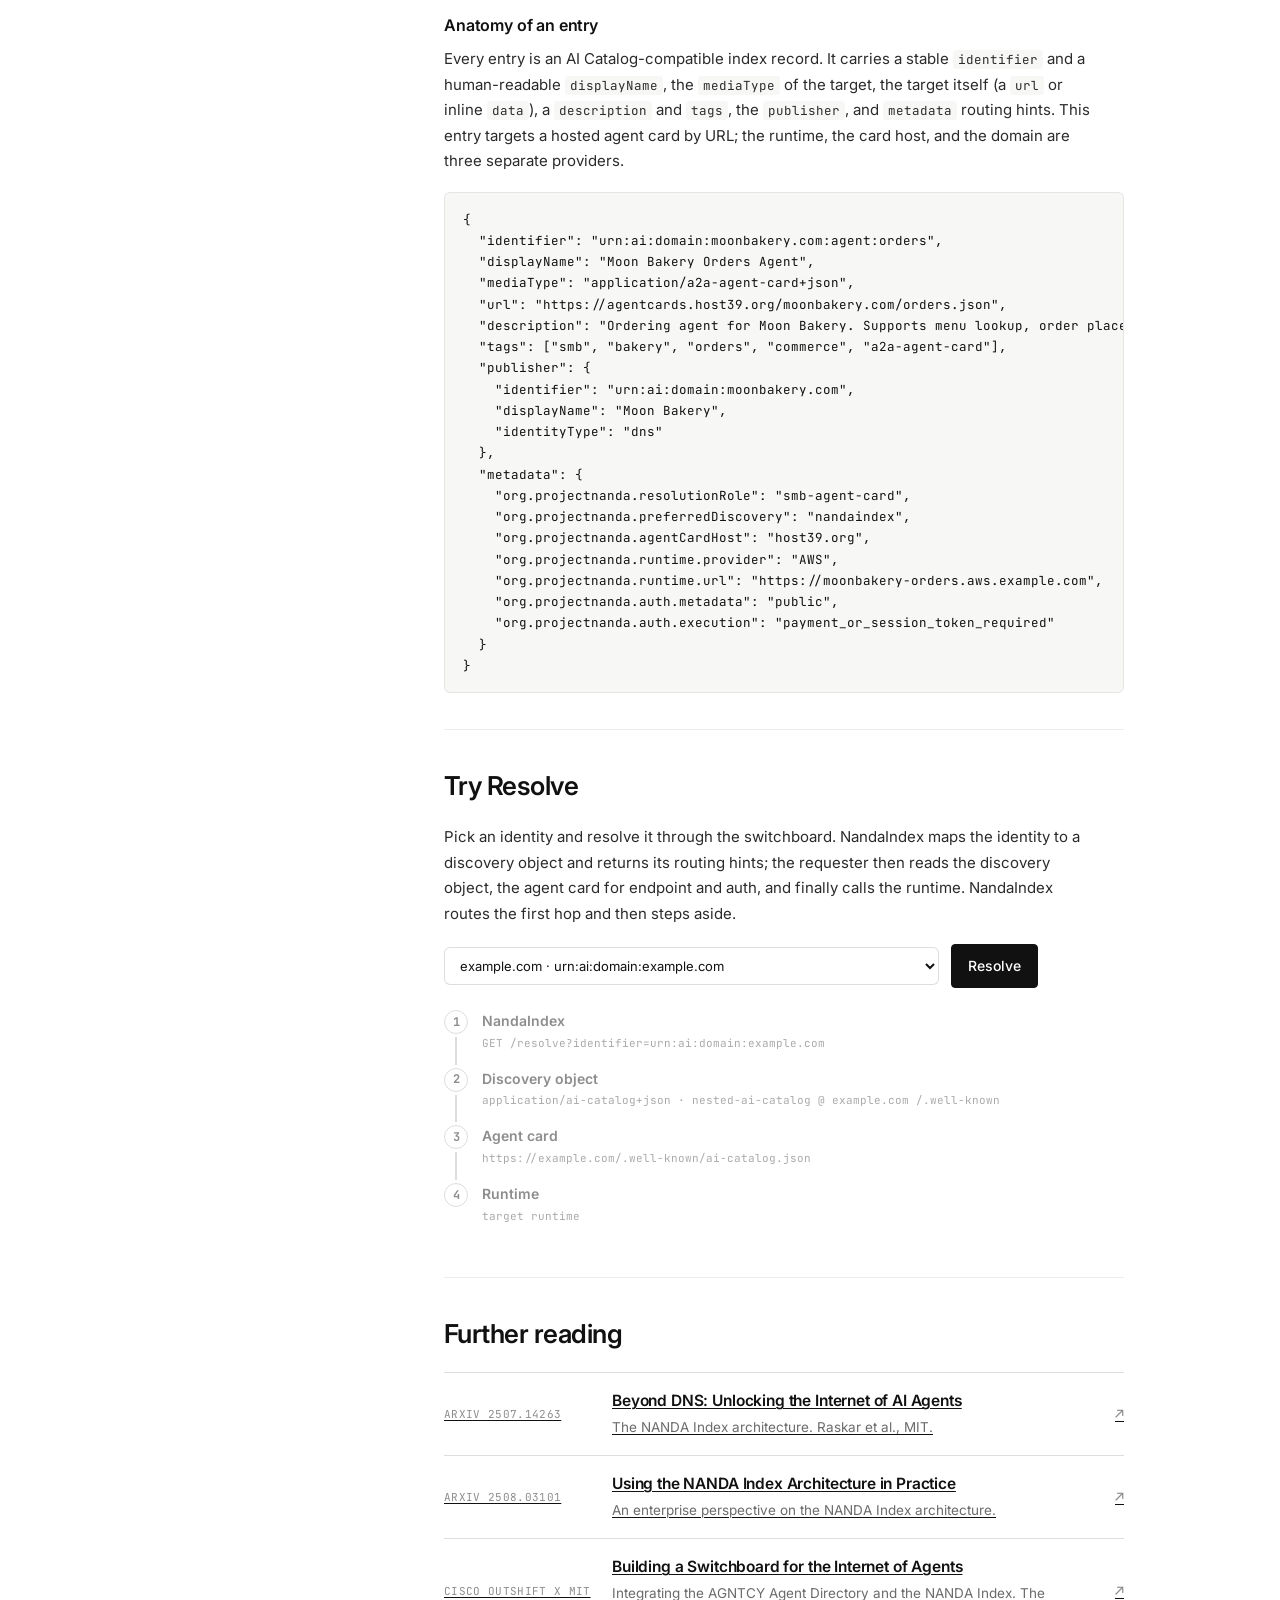
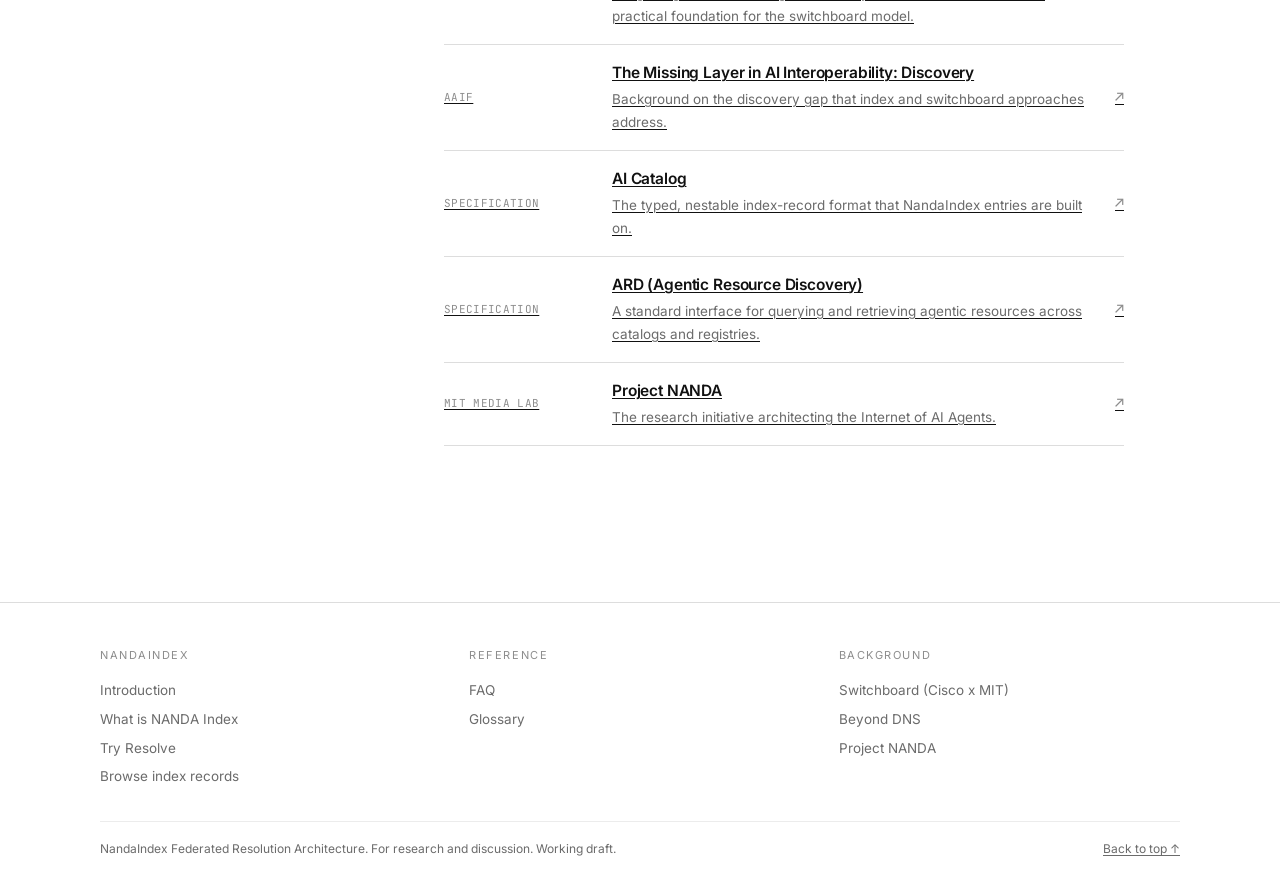
==== commit 37914ba0: "Tighten site wording to the paper Relabel the landing link block as Further reading (not References)" ====
--- a/index.html
+++ b/index.html
@@ -52,7 +52,7 @@
           <li><a href="#resolve">Try Resolve</a></li>
           <li><a href="faq.html">FAQ</a></li>
           <li><a href="glossary.html">Glossary</a></li>
-          <li><a href="#references">References</a></li>
+          <li><a href="#references">Further reading</a></li>
         </ol>
       </aside>
 
@@ -138,8 +138,8 @@
           <p>
             When an enterprise publishes AI Catalog at a well-known endpoint and owns the domain, direct
             resolution already works. Any requester fetches the catalog directly, and a NandaIndex entry
-            is optional. It remains useful for fallback, federation visibility, migration, and
-            anti-squatting, but it is not required. NandaIndex adds value at the edges: actors that
+            is optional. It remains useful for fallback and federation visibility, but it is not
+            required. NandaIndex adds value at the edges: actors that
             cannot publish a well-known catalog, discovery systems that are not AI Catalog-compatible,
             and federation across registries.
           </p>
@@ -153,11 +153,11 @@
               <tbody>
                 <tr><th>AI Catalog</th><td>Rich enterprise resource indexing; typed, nestable, multi-artifact</td><td>Entities without domain names; cross-system linking</td></tr>
                 <tr><th>DNS-AID</th><td>Domain-controlled, fast, cacheable enterprise resolution, published under <code>_agents.&lt;domain&gt;</code> (for example <code>refunds._agents.skyblue.com</code>)</td><td>SMBs, individuals, non-DNS systems</td></tr>
-                <tr><th>AGNTCY ADS</th><td>Decentralized DHT routing; OCI storage; verifiable integrity</td><td>Linking into catalog-based or index-based lookups</td></tr>
-                <tr><th>Gateways</th><td>Access control, privacy, throttling, compliance</td><td>Discovery of agents not behind that gateway</td></tr>
-                <tr><th>ANS / DIDs</th><td>Identity and ownership proof</td><td>Resource indexing, routing</td></tr>
+                <tr><th>AGNTCY ADS</th><td>Content-addressed storage; DHT-based routing; cryptographic signing and verification</td><td>Linking into catalog-based or index-based lookups</td></tr>
+                <tr><th>Gateways</th><td>Authentication, authorization, rate limiting, and policy</td><td>Discovery of agents not behind that gateway</td></tr>
+                <tr><th>ANS / DIDs</th><td>Verifying ownership, provenance, and trust</td><td>Resource indexing, routing</td></tr>
                 <tr><th>ARD</th><td>Standard interface for querying and retrieving agentic resources across catalogs and registries</td><td>Content management, signing, cross-registry federation</td></tr>
-                <tr><th>Platform registries</th><td>Onboarding, hosting, billing, developer experience</td><td>Cross-platform and cross-community discovery</td></tr>
+                <tr><th>Platform registries</th><td>Onboarding, lifecycle management, billing, observability, and compliance</td><td>Cross-platform and cross-community discovery</td></tr>
                 <tr><th>Telecom / IoT / Sovereign</th><td>Sector governance, carrier integration, national compliance</td><td>Bridging into a global index</td></tr>
               </tbody>
             </table>
@@ -212,7 +212,7 @@
         </section>
 
         <section id="references">
-          <h2>References</h2>
+          <h2>Further reading</h2>
           <div class="linkrows">
             <a class="linkrow" href="https://arxiv.org/abs/2507.14263" target="_blank" rel="noopener">
               <span class="lr-kind">arXiv 2507.14263</span>
@@ -221,7 +221,7 @@
             </a>
             <a class="linkrow" href="https://arxiv.org/abs/2508.03101" target="_blank" rel="noopener">
               <span class="lr-kind">arXiv 2508.03101</span>
-              <span class="lr-main"><h3>Using the NANDA Index Architecture in Practice</h3><p>An enterprise perspective: Zero Trust Agentic Access and interoperability across MCP, A2A, and NLWeb.</p></span>
+              <span class="lr-main"><h3>Using the NANDA Index Architecture in Practice</h3><p>An enterprise perspective on the NANDA Index architecture.</p></span>
               <span class="lr-arrow">↗</span>
             </a>
             <a class="linkrow" href="https://outshift.cisco.com/blog/ai-ml/outshift-mit-agentic-web" target="_blank" rel="noopener">
@@ -239,8 +239,8 @@
               <span class="lr-main"><h3>AI Catalog</h3><p>The typed, nestable index-record format that NandaIndex entries are built on.</p></span>
               <span class="lr-arrow">↗</span>
             </a>
-            <a class="linkrow" href="https://github.com/ards-project/docs" target="_blank" rel="noopener">
-              <span class="lr-kind">ards-project</span>
+            <a class="linkrow" href="https://agenticresourcediscovery.org/" target="_blank" rel="noopener">
+              <span class="lr-kind">Specification</span>
               <span class="lr-main"><h3>ARD (Agentic Resource Discovery)</h3><p>A standard interface for querying and retrieving agentic resources across catalogs and registries.</p></span>
               <span class="lr-arrow">↗</span>
             </a>
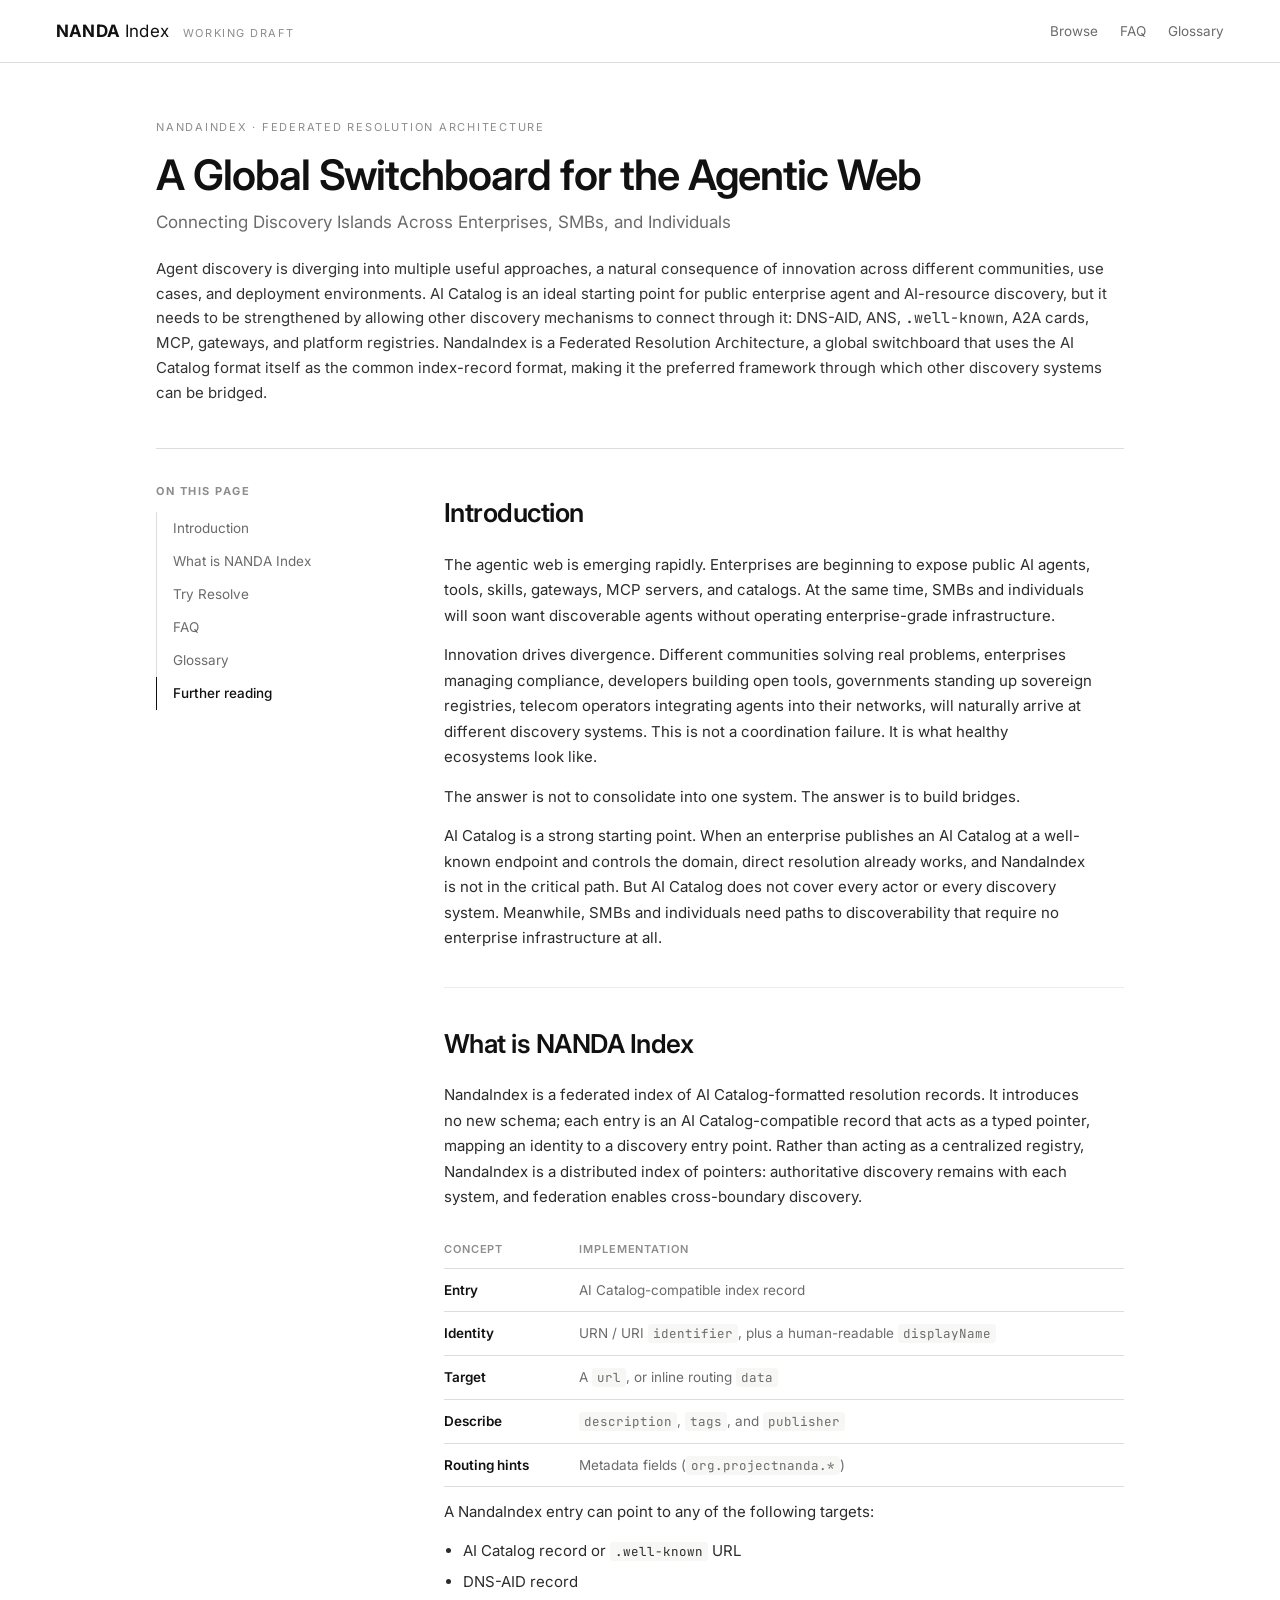
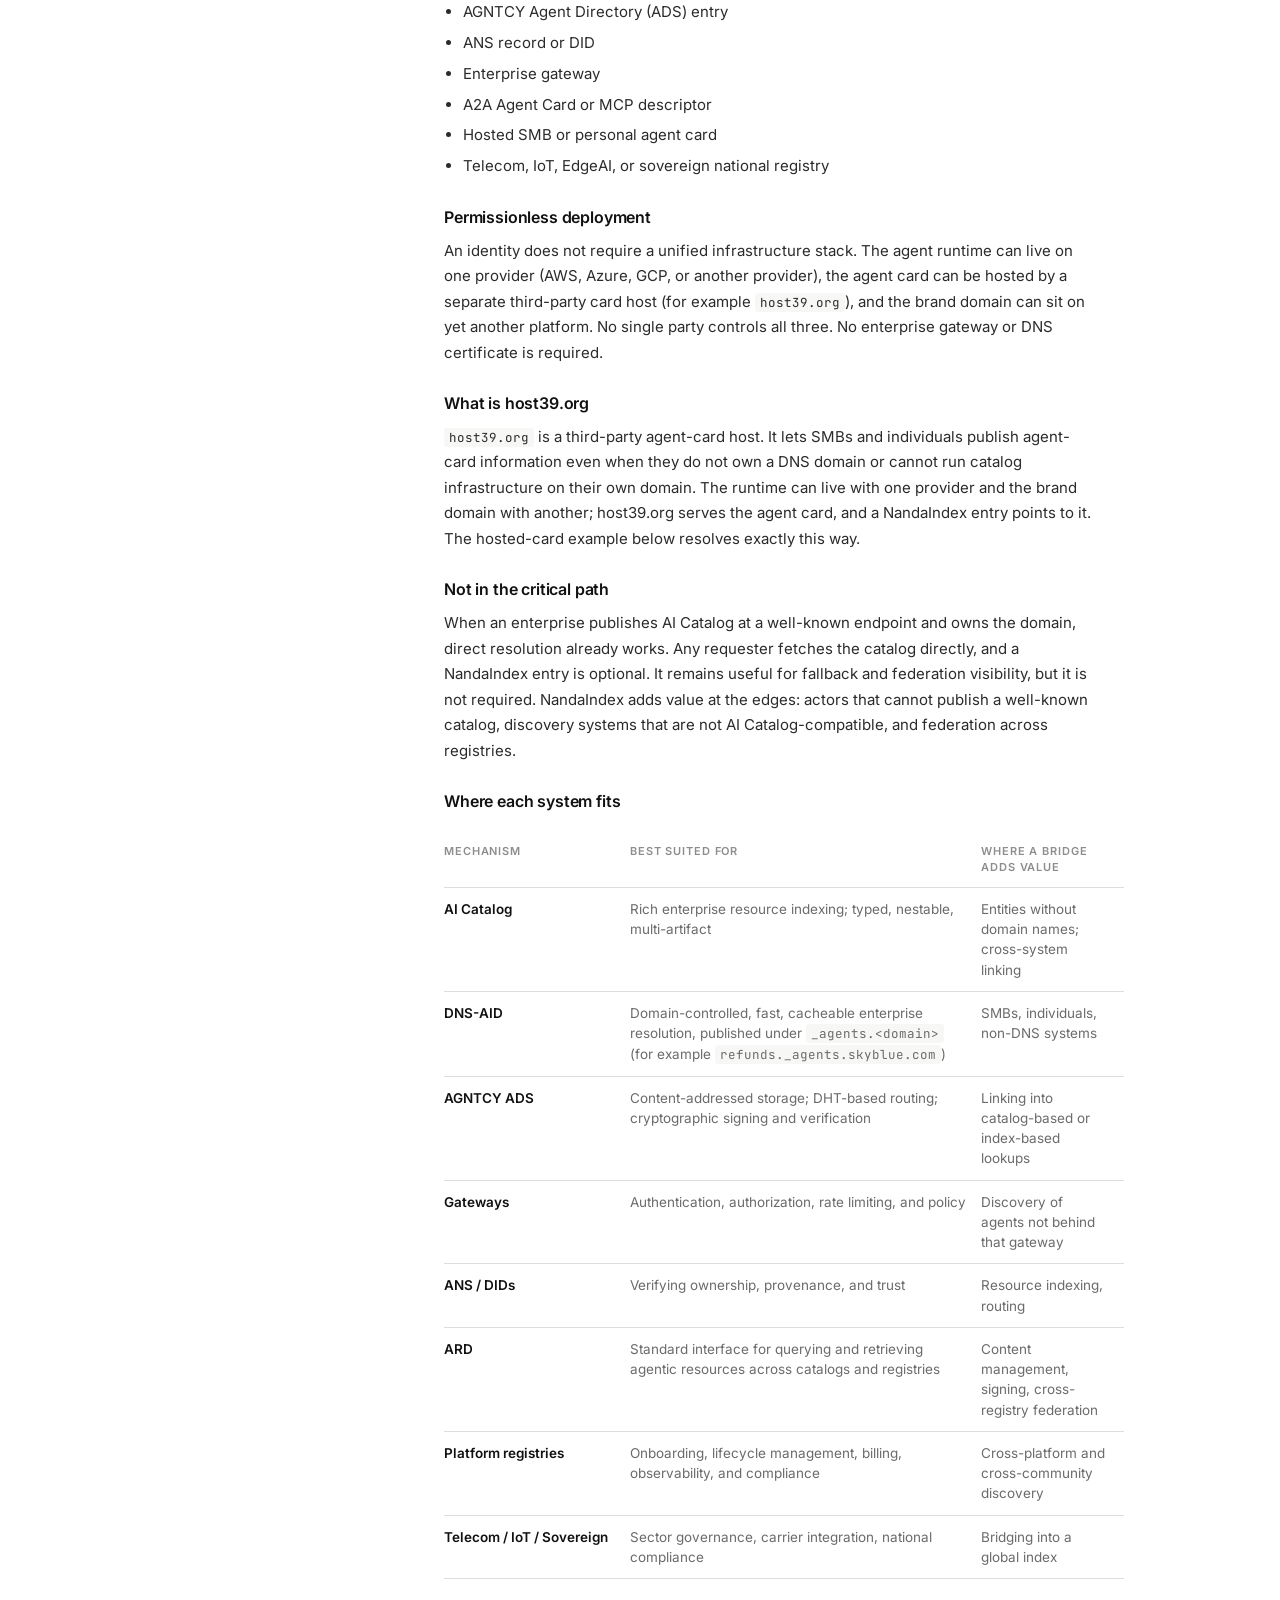
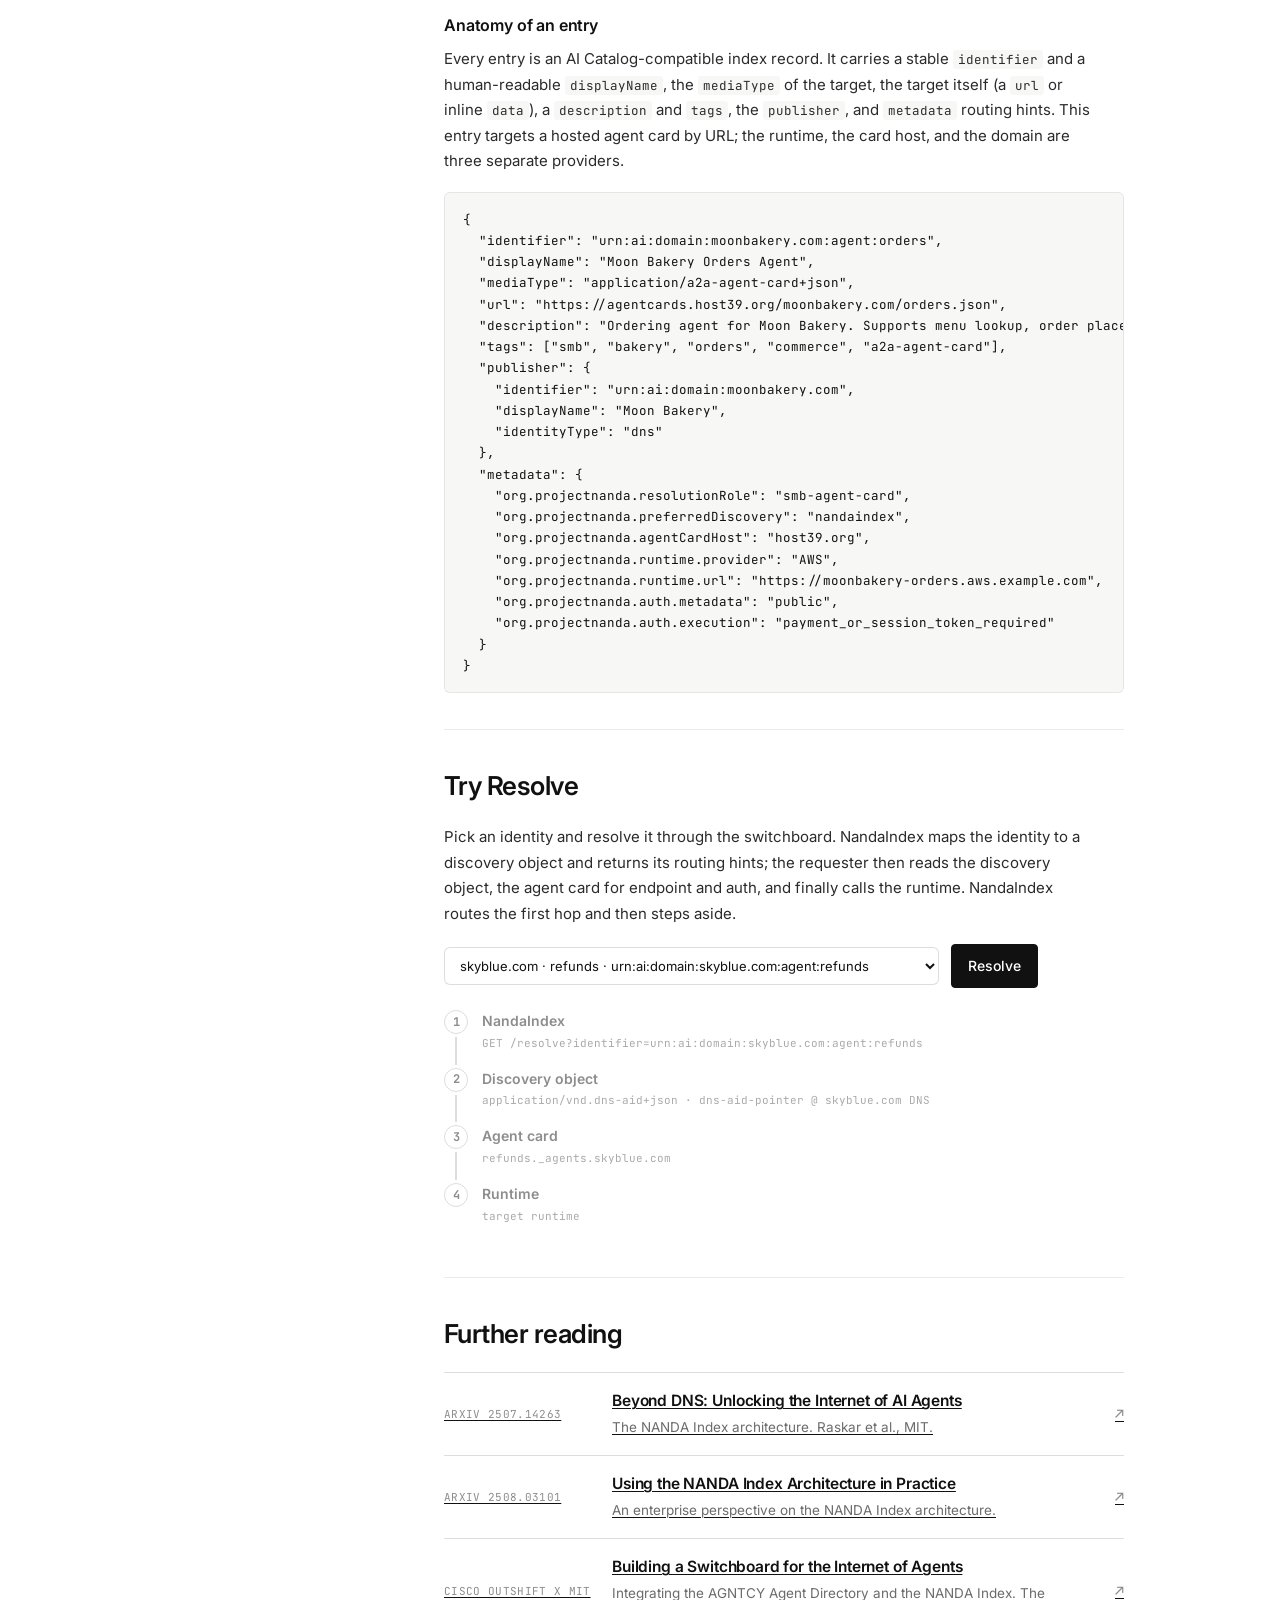
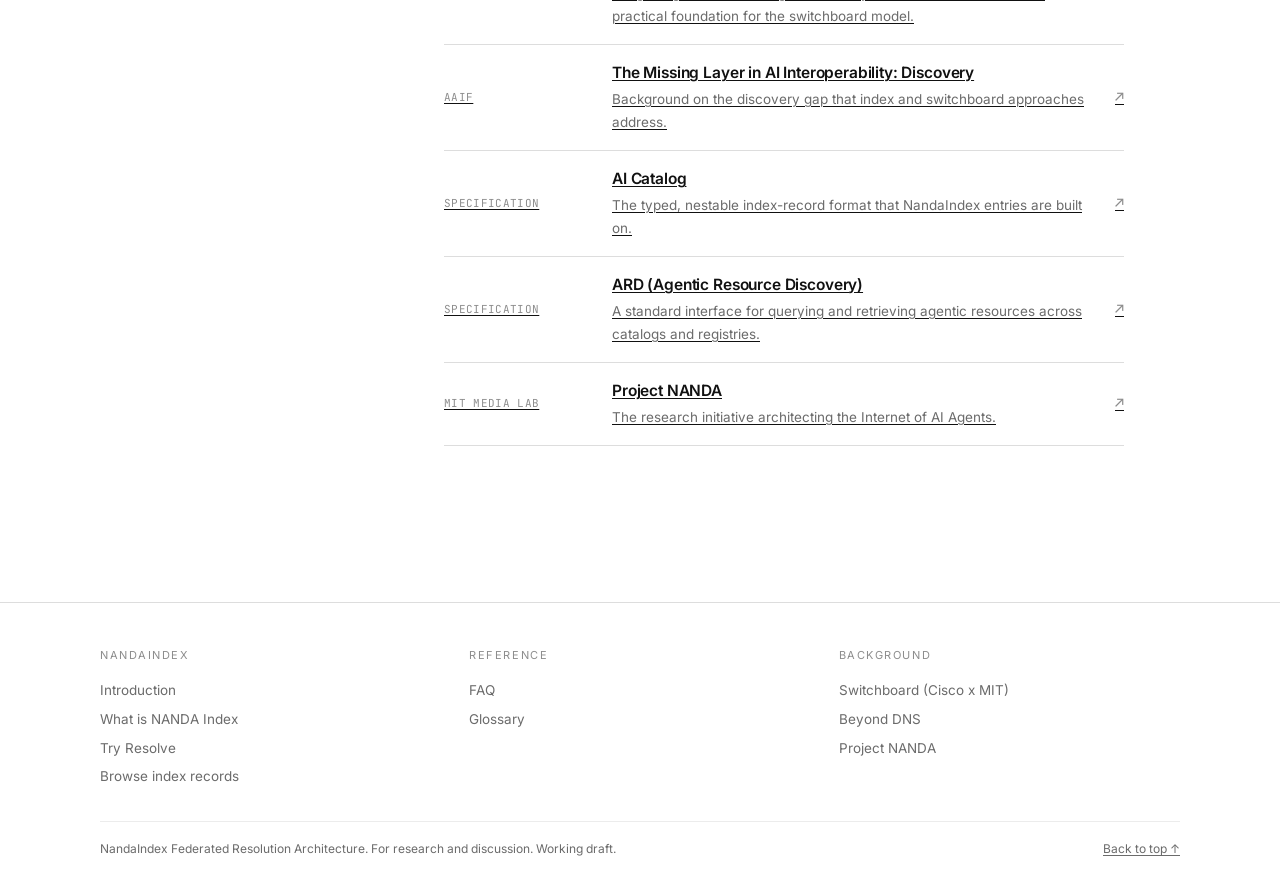
==== commit 5122e2d6: "Default Try Resolve to skyblue.com (DNS-AID example) Open the Try Resolve widget on the skyblue.com " ====
--- a/index.html
+++ b/index.html
@@ -329,7 +329,7 @@
       });
       function steps(r) {
         var role = (r.meta && r.meta['org.projectnanda.resolutionRole']) || (r.caps && r.caps[0]) || '';
-        var target = r.url ? r.url : (r.data ? JSON.stringify(r.data) : r.host);
+        var target = r.url ? r.url : (r.data ? (r.data.agentDiscoveryName || JSON.stringify(r.data)) : r.host);
         return [
           { t: 'NandaIndex', io: 'GET /resolve?identifier=' + r.identity },
           { t: 'Discovery object', io: r.mediaType + (role ? '  ·  ' + role : '') + '  @  ' + r.host },
@@ -356,7 +356,10 @@
       }
       sel.addEventListener('change', function () { render(DATA[+sel.value || 0]); play(); });
       btn.addEventListener('click', play);
-      render(DATA[0]);
+      var defaultIdx = 0;
+      for (var di = 0; di < DATA.length; di++) { if (DATA[di].key === 'skyblue-refunds') { defaultIdx = di; break; } }
+      sel.value = defaultIdx;
+      render(DATA[defaultIdx]);
     })();
   </script>
 </body>
